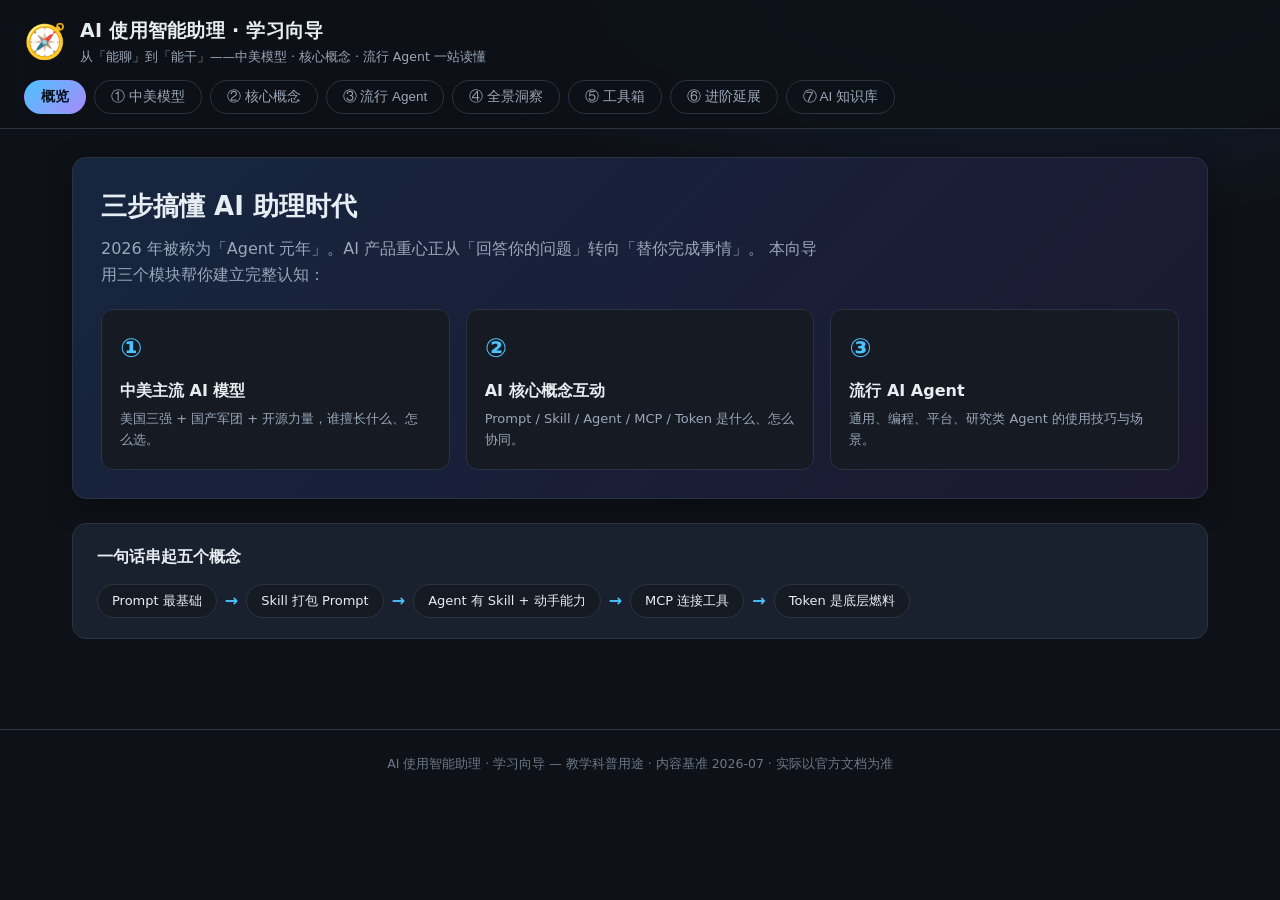
==== index.html @ 07a7483c "update index.html (merge hot filter into region)" ====
<!DOCTYPE html>
<html lang="zh-CN">
<head>
  <meta charset="UTF-8" />
  <meta name="viewport" content="width=device-width, initial-scale=1.0" />
  <title>AI 使用智能助理 · 学习向导</title>
  <meta name="description" content="AI 使用智能助理学习向导：中美主流 AI 模型对比、核心概念（Prompt/Skill/Agent/MCP/Token）图文互动、流行 AI Agent 使用技巧与场景，一站读懂 AI Agent 生态。" />
  <meta property="og:title" content="AI 使用智能助理 · 学习向导" />
  <meta property="og:description" content="中美主流 AI 模型 · 核心概念图文互动 · 流行 AI Agent 使用技巧与场景，一站读懂 AI Agent 生态。" />
  <meta property="og:type" content="website" />
  <meta property="og:url" content="https://yun-ai-base.github.io/ai-assistant-guide/" />
  <link rel="icon" href="data:image/svg+xml,%3Csvg xmlns='http://www.w3.org/2000/svg' viewBox='0 0 100 100'%3E%3Ctext y='.9em' font-size='90'%3E🧭%3C/text%3E%3C/svg%3E" />
  <link rel="stylesheet" href="css/style.css" />
</head>
<body>
  <!-- 顶部 -->
  <header class="site-header">
    <div class="brand">
      <span class="logo">🧭</span>
      <div>
        <h1>AI 使用智能助理 · 学习向导</h1>
        <p class="subtitle">从「能聊」到「能干」——中美模型 · 核心概念 · 流行 Agent 一站读懂</p>
      </div>
    </div>
    <nav class="topnav" id="topnav">
      <button class="navbtn active" data-tab="overview">概览</button>
      <button class="navbtn" data-tab="models">① 中美模型</button>
      <button class="navbtn" data-tab="concepts">② 核心概念</button>
      <button class="navbtn" data-tab="agents">③ 流行 Agent</button>
      <button class="navbtn" data-tab="insights">④ 全景洞察</button>
      <button class="navbtn" data-tab="toolkit">⑤ 工具箱</button>
      <button class="navbtn" data-tab="extensions">⑥ 进阶延展</button>
      <button class="navbtn" data-tab="knowledge">⑦ AI 知识库</button>
    </nav>
  </header>

  <main>
    <!-- 概览 -->
    <section class="panel active" id="panel-overview">
      <div class="hero">
        <h2>三步搞懂 AI 助理时代</h2>
        <p>2026 年被称为「Agent 元年」。AI 产品重心正从「回答你的问题」转向「替你完成事情」。
          本向导用三个模块帮你建立完整认知：</p>
        <div class="hero-cards">
          <div class="hero-card" data-goto="models">
            <span class="hnum">①</span>
            <h3>中美主流 AI 模型</h3>
            <p>美国三强 + 国产军团 + 开源力量，谁擅长什么、怎么选。</p>
          </div>
          <div class="hero-card" data-goto="concepts">
            <span class="hnum">②</span>
            <h3>AI 核心概念互动</h3>
            <p>Prompt / Skill / Agent / MCP / Token 是什么、怎么协同。</p>
          </div>
          <div class="hero-card" data-goto="agents">
            <span class="hnum">③</span>
            <h3>流行 AI Agent</h3>
            <p>通用、编程、平台、研究类 Agent 的使用技巧与场景。</p>
          </div>
        </div>
      </div>
      <div class="overview-flow">
        <h3>一句话串起五个概念</h3>
        <div class="flow-strip">
          <span class="chip">Prompt 最基础</span><span class="arrow">→</span>
          <span class="chip">Skill 打包 Prompt</span><span class="arrow">→</span>
          <span class="chip">Agent 有 Skill + 动手能力</span><span class="arrow">→</span>
          <span class="chip">MCP 连接工具</span><span class="arrow">→</span>
          <span class="chip">Token 是底层燃料</span>
        </div>
      </div>
    </section>

    <!-- 模块一：模型 -->
    <section class="panel" id="panel-models">
      <div class="sec-head">
        <h2>① 中美主流 AI 模型</h2>
        <p>数据基准：2026 年中。版本与价格随厂商迭代变化，选型以官方最新文档为准。</p>
      </div>
      <div class="filters">
        <div class="filter-group" id="model-country">
          <span class="fg-label">地区</span>
          <button class="fbtn active" data-country="all">全部</button>
          <button class="fbtn" data-country="us">美国</button>
          <button class="fbtn" data-country="cn">中国</button>
        </div>
        <div class="filter-group" id="model-type">
          <span class="fg-label">类型</span>
          <button class="fbtn active" data-type="all">全部</button>
          <button class="fbtn" data-type="closed">闭源</button>
          <button class="fbtn" data-type="open">开源</button>
        </div>
        <input type="search" id="model-search" class="search-input" placeholder="搜索模型 / 厂商…" />
      </div>
      <div class="model-grid" id="model-grid"></div>
    </section>

    <!-- 模块二：概念 -->
    <section class="panel" id="panel-concepts">
      <div class="sec-head">
        <h2>② AI 核心概念 · 图文互动</h2>
        <p>点击标签查看每个概念的图文讲解，再点下方关系图里的节点看它们如何协同。</p>
      </div>
      <div class="concept-tabs" id="concept-tabs"></div>
      <div class="concept-body" id="concept-body"></div>

      <div class="relation-block">
        <h3>🧩 它们怎么协同工作？（点击节点查看）</h3>
        <div class="relation-wrap">
          <div class="relation-svg" id="relation-svg"></div>
          <div class="relation-detail" id="relation-detail">
            <h4>点击左侧流程中的任意节点</h4>
            <p>这里会显示该环节在「用户让 Agent 整理邮件」这个真实场景里做了什么。</p>
          </div>
        </div>
      </div>
    </section>

    <!-- 模块三：Agent -->
    <section class="panel" id="panel-agents">
      <div class="sec-head">
        <h2>③ 流行 AI Agent</h2>
        <p>按「中国 / 美国 / 国际」分区浏览，点开卡片看「使用技巧」与「典型场景」，部分卡片可前往官网。</p>
      </div>
      <div class="filters">
        <div class="filter-group" id="agent-cat">
          <span class="fg-label">地区</span>
          <!-- 按钮由 JS 注入 -->
        </div>
        <input type="search" id="agent-search" class="search-input" placeholder="搜索 Agent…" />
      </div>
      <div class="agent-grid" id="agent-grid"></div>
    </section>

    <!-- 模块四：AI 全景洞察 -->
    <section class="panel" id="panel-insights">
      <div class="sec-head">
        <h2>④ AI 全景洞察</h2>
        <p>跳出具体产品，从「Vibe Coding / 未来趋势 / 职业 / 角色」四个维度，看懂 AI 时代到底在发生什么。</p>
      </div>
      <div class="concept-tabs" id="insight-tabs"></div>
      <div class="insight-body" id="insight-body"></div>
    </section>

    <!-- 模块五：工具箱（5 个交互工具） -->
    <section class="panel" id="panel-toolkit">
      <div class="sec-head">
        <h2>⑤ AI 工具箱</h2>
        <p>把站点从「能看」变成「能用」：选型决策、成本估算、模型对比、提示词模板、学习路线，随手就能试。</p>
      </div>
      <div class="concept-tabs" id="toolkit-tabs"></div>
      <div class="toolkit-body" id="toolkit-body"></div>
    </section>

    <!-- 模块六：进阶延展（11 个内容模块） -->
    <section class="panel" id="panel-extensions">
      <div class="sec-head">
        <h2>⑥ 进阶延展</h2>
        <p>跳出具体产品，从概念辨析、评测、安全、行业落地到伦理行动，把「AI 时代到底在发生什么」讲透。</p>
      </div>
      <div class="concept-tabs" id="ext-tabs"></div>
      <div class="insight-body" id="ext-body"></div>
    </section>

    <!-- 模块七：AI 知识库 / PKM -->
    <section class="panel" id="panel-knowledge">
      <div class="sec-head">
        <h2>⑦ AI 知识库 / PKM</h2>
        <p>从「记笔记」到「建 AI 知识库」：传统双链笔记、AI 原生知识库、RAG 平台三类，点开卡片看特点、适合谁、怎么和 MCP/RAG 联动。</p>
      </div>
      <div class="filters">
        <div class="filter-group" id="kb-country">
          <span class="fg-label">地区</span>
          <button class="fbtn active" data-country="all">全部</button>
          <button class="fbtn" data-hot="1">★ 热门</button>
          <button class="fbtn" data-country="cn">国内</button>
          <button class="fbtn" data-country="us">海外</button>
        </div>
        <div class="filter-group" id="kb-kind">
          <span class="fg-label">类型</span>
          <button class="fbtn active" data-kind="all">全部</button>
          <button class="fbtn" data-kind="pkm">传统 PKM</button>
          <button class="fbtn" data-kind="ai-native">AI 原生</button>
          <button class="fbtn" data-kind="rag">RAG 平台</button>
        </div>
        <input type="search" id="kb-search" class="search-input" placeholder="搜索知识库…" />
      </div>
      <div class="agent-grid" id="kb-grid"></div>
    </section>
  </main>

  <footer class="site-footer">
    <p>AI 使用智能助理 · 学习向导 — 教学科普用途 · 内容基准 2026-07 · 实际以官方文档为准</p>
  </footer>

  <script src="js/data.js"></script>
  <script src="js/app.js"></script>
</body>
</html>
---- css/style.css ----
:root {
  --bg: #0e1117;
  --bg-soft: #151a23;
  --card: #1a212e;
  --card-hover: #202a3a;
  --border: #2a3342;
  --text: #e6edf3;
  --text-dim: #9aa7b8;
  --text-faint: #6b7888;
  --accent: #4cc2ff;
  --accent2: #a78bfa;
  --accent3: #34d399;
  --us: #60a5fa;
  --cn: #f472b6;
  --warn: #fbbf24;
  --radius: 14px;
  --shadow: 0 8px 28px rgba(0,0,0,.35);
}

* { box-sizing: border-box; margin: 0; padding: 0; }

/* 键盘可达性：聚焦时显示清晰描边（鼠标点击不显示） */
:focus-visible { outline: 2px solid var(--accent); outline-offset: 2px; border-radius: 6px; }

body {
  font-family: "PingFang SC", "Microsoft YaHei", "Segoe UI", system-ui, sans-serif;
  background: radial-gradient(1200px 600px at 80% -10%, #16243a 0%, var(--bg) 55%);
  color: var(--text);
  line-height: 1.6;
  min-height: 100vh;
}

/* Header */
.site-header {
  position: sticky; top: 0; z-index: 50;
  background: rgba(14,17,23,.85);
  backdrop-filter: blur(10px);
  border-bottom: 1px solid var(--border);
  padding: 14px 24px;
  display: flex; flex-wrap: wrap; gap: 12px;
  align-items: center; justify-content: space-between;
}
.brand { display: flex; align-items: center; gap: 14px; }
.logo { font-size: 34px; }
.brand h1 { font-size: 19px; letter-spacing: .3px; }
.subtitle { font-size: 12.5px; color: var(--text-dim); margin-top: 2px; }

.topnav { display: flex; gap: 8px; flex-wrap: wrap; }
.navbtn {
  background: transparent; color: var(--text-dim);
  border: 1px solid var(--border); border-radius: 999px;
  padding: 7px 16px; font-size: 13.5px; cursor: pointer;
  transition: .18s;
}
.navbtn:hover { color: var(--text); border-color: var(--accent); }
.navbtn.active {
  background: linear-gradient(135deg, var(--accent), var(--accent2));
  color: #07111f; border-color: transparent; font-weight: 600;
}

main { max-width: 1180px; margin: 0 auto; padding: 28px 22px 60px; }

.panel { display: none; animation: fade .35s ease; }
.panel.active { display: block; }
@keyframes fade { from { opacity: 0; transform: translateY(8px); } to { opacity: 1; transform: none; } }

.sec-head { margin-bottom: 18px; }
.sec-head h2 { font-size: 24px; }
.sec-head p { color: var(--text-dim); font-size: 13.5px; margin-top: 4px; }

/* Hero */
.hero { background: linear-gradient(135deg, #16263f, #1c1830); border: 1px solid var(--border); border-radius: var(--radius); padding: 28px; box-shadow: var(--shadow); }
.hero h2 { font-size: 26px; margin-bottom: 8px; }
.hero > p { color: var(--text-dim); max-width: 720px; }
.hero-cards { display: grid; grid-template-columns: repeat(3, 1fr); gap: 16px; margin-top: 22px; }
.hero-card { background: var(--bg-soft); border: 1px solid var(--border); border-radius: 12px; padding: 18px; cursor: pointer; transition: .2s; }
@media (hover: hover) {
  .hero-card:hover { transform: translateY(-4px); border-color: var(--accent); background: var(--card-hover); }
}
.hero-card .hnum { font-size: 26px; font-weight: 800; color: var(--accent); }
.hero-card h3 { font-size: 16px; margin: 8px 0 6px; }
.hero-card p { font-size: 13px; color: var(--text-dim); }

.overview-flow { margin-top: 24px; background: var(--card); border: 1px solid var(--border); border-radius: var(--radius); padding: 20px 24px; }
.overview-flow h3 { font-size: 16px; margin-bottom: 14px; }
.flow-strip { display: flex; flex-wrap: wrap; align-items: center; gap: 8px; }
.chip { background: var(--bg-soft); border: 1px solid var(--border); border-radius: 999px; padding: 6px 14px; font-size: 13px; }
.arrow { color: var(--accent); font-weight: 700; }

/* Filters */
.filters { display: flex; flex-wrap: wrap; gap: 14px; align-items: center; margin-bottom: 20px; }
.filter-group { display: flex; align-items: center; gap: 6px; flex-wrap: wrap; }
.fg-label { font-size: 12.5px; color: var(--text-faint); margin-right: 2px; }
.fbtn { background: var(--bg-soft); border: 1px solid var(--border); color: var(--text-dim); border-radius: 999px; padding: 6px 14px; font-size: 13px; cursor: pointer; transition: .15s; }
.fbtn:hover { color: var(--text); }
.fbtn.active { background: var(--accent); color: #07111f; border-color: transparent; font-weight: 600; }
.search-input { margin-left: auto; background: var(--bg-soft); border: 1px solid var(--border); color: var(--text); border-radius: 10px; padding: 8px 14px; font-size: 13.5px; min-width: 200px; }
.search-input:focus { outline: none; border-color: var(--accent); }

/* Model grid */
.model-grid { display: grid; grid-template-columns: repeat(auto-fill, minmax(330px, 1fr)); gap: 16px; }
.model-card { background: var(--card); border: 1px solid var(--border); border-radius: var(--radius); padding: 18px; transition: .2s; position: relative; overflow: hidden; }
@media (hover: hover) {
  .model-card:hover { border-color: var(--accent); transform: translateY(-3px); box-shadow: var(--shadow); }
}
.model-card .flag { position: absolute; top: 0; right: 0; font-size: 11px; padding: 4px 12px; border-bottom-left-radius: 10px; font-weight: 600; }
.flag.us { background: rgba(96,165,250,.18); color: var(--us); }
.flag.cn { background: rgba(244,114,182,.18); color: var(--cn); }
.mc-head { display: flex; align-items: center; gap: 10px; margin-bottom: 6px; }
.mc-vendor { font-size: 12.5px; color: var(--text-dim); }
.mc-name { font-size: 18px; font-weight: 700; }
.mc-tag { display: inline-block; font-size: 11.5px; background: linear-gradient(135deg, var(--accent), var(--accent2)); color: #07111f; padding: 3px 10px; border-radius: 999px; font-weight: 600; margin: 6px 0 10px; }
.mc-meta { font-size: 12.5px; color: var(--text-dim); margin-bottom: 10px; }
.mc-meta b { color: var(--text); font-weight: 600; }
.mc-section { margin-top: 10px; }
.mc-section h5 { font-size: 12.5px; color: var(--accent3); margin-bottom: 4px; letter-spacing: .3px; }
.mc-list { list-style: none; font-size: 13px; color: var(--text); }
.mc-list li { padding-left: 16px; position: relative; margin-bottom: 3px; }
.mc-list li::before { content: "▹"; position: absolute; left: 0; color: var(--accent); }
.mc-list.weak li::before { content: "!"; color: var(--warn); }
.mc-price { margin-top: 10px; font-size: 12.5px; color: var(--text-dim); border-top: 1px dashed var(--border); padding-top: 8px; }
.mc-price b { color: var(--text); }
.model-card.cn-click { cursor: pointer; }
/* 整卡拉伸链接：手机上可靠跳转（避免 window.open 被弹窗拦截 + 规避 iOS 首次点击=hover 问题） */
.mc-stretch { position: absolute; inset: 0; z-index: 1; }
.mc-site { position: relative; z-index: 2; display: inline-block; margin-top: 12px; font-size: 12.5px; color: var(--accent); text-decoration: none; font-weight: 600; }
.mc-site:hover { text-decoration: underline; }

/* Concept tabs */
.concept-tabs { display: flex; flex-wrap: wrap; gap: 10px; margin-bottom: 18px; }
.ctab { display: flex; align-items: center; gap: 8px; background: var(--card); border: 1px solid var(--border); color: var(--text-dim); border-radius: 12px; padding: 10px 16px; cursor: pointer; transition: .18s; font-size: 14px; }
.ctab .ico { font-size: 18px; }
.ctab:hover { color: var(--text); border-color: var(--accent); }
.ctab.active { background: linear-gradient(135deg, rgba(76,194,255,.18), rgba(167,139,250,.18)); border-color: var(--accent); color: var(--text); font-weight: 600; }

.concept-body { background: var(--card); border: 1px solid var(--border); border-radius: var(--radius); padding: 24px; box-shadow: var(--shadow); }
.cb-grid { display: grid; grid-template-columns: 1.4fr 1fr; gap: 24px; }
.cb-title { font-size: 22px; display: flex; align-items: center; gap: 10px; margin-bottom: 6px; }
.cb-oneliner { font-size: 15px; color: var(--accent); font-weight: 600; margin-bottom: 12px; }
.cb-def { font-size: 14px; color: var(--text); margin-bottom: 16px; }
.cb-block { margin-bottom: 16px; }
.cb-block h4 { font-size: 13.5px; color: var(--accent3); margin-bottom: 6px; }
.cb-block p { font-size: 13.5px; color: var(--text-dim); }
.cb-block.myth p { color: #fca5a5; }
.cb-block.try p { color: #86efac; }
.cb-block.related p { color: var(--text); }
.cb-points { list-style: none; }
.cb-points li { font-size: 13.5px; padding-left: 18px; position: relative; margin-bottom: 6px; color: var(--text); }
.cb-points li::before { content: "✓"; position: absolute; left: 0; color: var(--accent3); }
.cb-aside { background: var(--bg-soft); border: 1px solid var(--border); border-radius: 12px; padding: 18px; align-self: start; }
.cb-aside .layer { font-size: 12px; color: var(--accent2); font-weight: 600; margin-bottom: 12px; }
.cb-aside .analogy-title { font-size: 13px; color: var(--warn); margin-bottom: 6px; }
.cb-aside .analogy { font-size: 13.5px; color: var(--text-dim); }
.cb-viz { margin-top: 16px; }
.cb-viz svg { width: 100%; height: auto; }

/* Insight body（模块四：复用概念讲解的卡片视觉） */
.insight-body { background: var(--card); border: 1px solid var(--border); border-radius: var(--radius); padding: 24px; box-shadow: var(--shadow); }
.insight-body .cb-def { margin-bottom: 18px; }

/* Top GitHub Skills */
.top-skills { margin-top: 26px; background: var(--bg-soft); border: 1px solid var(--border); border-radius: var(--radius); padding: 22px; }
.top-skills h3 { font-size: 17px; margin-bottom: 6px; }
.ts-sub { font-size: 13px; color: var(--text-dim); margin-bottom: 16px; }
.ts-grid { display: grid; grid-template-columns: repeat(auto-fill, minmax(300px, 1fr)); gap: 14px; }
.ts-card { background: var(--card); border: 1px solid var(--border); border-radius: 12px; padding: 15px; transition: .18s; }
@media (hover: hover) {
  .ts-card:hover { border-color: var(--accent2); transform: translateY(-3px); }
}
.ts-head { display: flex; align-items: center; gap: 10px; }
.ts-rank { font-size: 18px; font-weight: 800; color: var(--accent2); min-width: 30px; }
.ts-titles { flex: 1; }
.ts-name { font-size: 15px; font-weight: 700; }
.ts-cat { font-size: 11.5px; color: var(--text-faint); }
.ts-stars { font-size: 12.5px; color: var(--warn); font-weight: 600; white-space: nowrap; }
.ts-one { font-size: 13px; color: var(--accent); margin: 10px 0 8px; font-weight: 600; }
.ts-feat { list-style: none; margin-bottom: 8px; }
.ts-feat li { font-size: 12.5px; padding-left: 14px; position: relative; margin-bottom: 3px; color: var(--text); }
.ts-feat li::before { content: "▹"; position: absolute; left: 0; color: var(--accent2); }
.ts-scene { font-size: 12.5px; color: var(--text-dim); margin-bottom: 10px; }
.ts-trigger { font-size: 12px; color: #86efac; background: rgba(52,211,153,.08); border-left: 3px solid #34d399; padding: 7px 11px; border-radius: 6px; margin-bottom: 12px; }
.ts-link { display: inline-block; font-size: 12.5px; color: var(--accent); text-decoration: none; font-weight: 600; }
.ts-link:hover { text-decoration: underline; }

/* Relation diagram */
.relation-block { margin-top: 30px; background: var(--card); border: 1px solid var(--border); border-radius: var(--radius); padding: 22px; }
.relation-block h3 { font-size: 17px; margin-bottom: 16px; }
.relation-wrap { display: grid; grid-template-columns: 1.3fr 1fr; gap: 22px; }
.relation-svg svg { width: 100%; height: auto; }
.rel-node { cursor: pointer; transition: .15s; }
.rel-node rect, .rel-node circle { transition: .15s; }
@media (hover: hover) {
  .rel-node:hover rect, .rel-node:hover circle { filter: brightness(1.25); }
}
.rel-node.active rect, .rel-node.active circle { stroke: var(--accent); stroke-width: 3; }
.relation-detail { background: var(--bg-soft); border: 1px solid var(--border); border-radius: 12px; padding: 18px; align-self: start; min-height: 200px; }
.relation-detail h4 { font-size: 16px; color: var(--accent); margin-bottom: 8px; }
.relation-detail p { font-size: 13.5px; color: var(--text-dim); }

/* Agent grid */
.agent-grid { display: grid; grid-template-columns: repeat(auto-fill, minmax(340px, 1fr)); gap: 16px; }
.agent-card { background: var(--card); border: 1px solid var(--border); border-radius: var(--radius); padding: 18px; transition: .2s; cursor: pointer; }
@media (hover: hover) {
  .agent-card:hover { border-color: var(--accent2); transform: translateY(-3px); box-shadow: var(--shadow); }
}
.ac-head { display: flex; justify-content: space-between; align-items: flex-start; gap: 10px; }
.ac-name { font-size: 18px; font-weight: 700; }
.ac-vendor { font-size: 12.5px; color: var(--text-dim); }
.ac-badge { font-size: 11px; background: rgba(167,139,250,.18); color: var(--accent2); padding: 4px 10px; border-radius: 999px; white-space: nowrap; }
.ac-summary { font-size: 13.5px; color: var(--text-dim); margin: 10px 0; }
.ac-scenes { display: flex; flex-wrap: wrap; gap: 6px; margin-bottom: 10px; }
.ac-scene { font-size: 11.5px; background: var(--bg-soft); border: 1px solid var(--border); border-radius: 999px; padding: 3px 10px; color: var(--text-dim); }
.ac-toggle { width: 100%; text-align: left; background: none; border: 0; font: inherit; cursor: pointer; font-size: 13px; color: var(--accent); margin-top: 6px; padding: 6px 0; }
.ac-detail { display: none; margin-top: 14px; border-top: 1px dashed var(--border); padding-top: 14px; }
.agent-card.open .ac-detail { display: block; }
.ac-detail h5 { font-size: 13px; color: var(--accent3); margin: 10px 0 5px; }
.ac-detail ul { list-style: none; }
.ac-detail ul li { font-size: 13px; padding-left: 16px; position: relative; margin-bottom: 5px; color: var(--text); }
.ac-detail ul li::before { content: "▹"; position: absolute; left: 0; color: var(--accent2); }
.ac-note { font-size: 12.5px; color: var(--warn); margin-top: 10px; background: rgba(251,191,36,.08); border-left: 3px solid var(--warn); padding: 8px 12px; border-radius: 6px; }
.ac-price { font-size: 12.5px; color: var(--text-dim); margin-top: 8px; }
.agent-board-head { font-size: 15px; font-weight: 700; color: var(--text); margin: 4px 2px 14px; padding-bottom: 8px; border-bottom: 1px solid var(--border); }
.ac-site { display: inline-block; margin-top: 12px; font-size: 13px; color: var(--accent); text-decoration: none; }
.ac-site:hover { text-decoration: underline; }
.ac-badges { display: flex; flex-direction: column; align-items: flex-end; gap: 6px; flex-shrink: 0; }
.ac-diff { font-size: 10.5px; padding: 3px 9px; border-radius: 999px; white-space: nowrap; border: 1px solid var(--border); }
.ac-diff[data-level="简单"] { background: rgba(52,211,153,.15); color: #34d399; border-color: rgba(52,211,153,.4); }
.ac-diff[data-level="中等"] { background: rgba(251,191,36,.14); color: #fbbf24; border-color: rgba(251,191,36,.4); }
.ac-diff[data-level="进阶"] { background: rgba(244,114,182,.14); color: #f472b6; border-color: rgba(244,114,182,.4); }
.ac-extra { font-size: 13px; color: var(--text); line-height: 1.55; }
  .kb-kind { font-size: 10.5px; padding: 3px 9px; border-radius: 999px; white-space: nowrap; border: 1px solid var(--border); }
  .kb-kind[data-kind="pkm"] { background: rgba(56,138,221,.15); color: #378ADD; border-color: rgba(56,138,221,.4); }
  .kb-kind[data-kind="ai-native"] { background: rgba(167,139,250,.15); color: var(--accent2); border-color: rgba(167,139,250,.4); }
  .kb-kind[data-kind="rag"] { background: rgba(29,158,117,.15); color: #1D9E75; border-color: rgba(29,158,117,.4); }
  /* 热门/出名产品：暖金底色，与冷色类型 chip 强区分 */
  .agent-card.hot { background: linear-gradient(160deg, rgba(255,179,71,.30), rgba(255,138,0,.11)); border-color: rgba(255,176,64,.75); box-shadow: 0 0 0 1px rgba(255,176,64,.30), 0 6px 22px rgba(255,150,30,.20); }
  .agent-card.hot:hover { border-color: #ffc15e; box-shadow: 0 0 0 1px rgba(255,193,94,.55), 0 8px 28px rgba(255,150,30,.30); transform: translateY(-3px); }
  .kb-hot { font-size: 11px; padding: 3px 10px; border-radius: 999px; white-space: nowrap; background: linear-gradient(135deg, #ffc15e, #ff8c42); color: #2a1500; font-weight: 800; border: 1px solid rgba(255,200,120,.75); box-shadow: 0 2px 9px rgba(255,150,30,.35); }

/* Footer */
.site-footer { text-align: center; color: var(--text-faint); font-size: 12.5px; padding: 24px; border-top: 1px solid var(--border); margin-top: 30px; }

/* Responsive */
@media (max-width: 880px) {
  .hero-cards { grid-template-columns: 1fr; }
  .cb-grid, .relation-wrap { grid-template-columns: 1fr; }
  .search-input { margin-left: 0; width: 100%; }
  /* 小屏 7 个导航 tab 改为横向滚动，杜绝折行 */
  .topnav {
    flex-wrap: nowrap;
    overflow-x: auto;
    -webkit-overflow-scrolling: touch;
    scroll-snap-type: x proximity;
    scrollbar-width: none;
    gap: 6px;
    padding-bottom: 6px;
  }
  .topnav::-webkit-scrollbar { display: none; }
  .navbtn {
    flex: 0 0 auto;
    white-space: nowrap;
    scroll-snap-align: start;
    touch-action: pan-x;
  }
}

/* 小屏手机（≤600px）：强制单列、收紧间距，避免窄屏横向溢出 */
@media (max-width: 600px) {
  main { padding: 16px 14px 48px; }
  .site-header { padding: 10px 14px; gap: 8px; }
  .brand h1 { font-size: 16px; }
  .subtitle { font-size: 11px; }
  .logo { font-size: 28px; }
  .topnav { gap: 6px; }
  .navbtn { padding: 6px 12px; font-size: 12.5px; }
  .sec-head h2 { font-size: 20px; }
  .hero { padding: 20px; }
  .hero h2 { font-size: 22px; }
  .hero-cards { gap: 12px; }
  .filters { gap: 10px; }
  .fbtn { padding: 6px 12px; }
  .search-input { min-width: 0; }
  /* 关键：覆盖 minmax(330/300px) 的最小宽度，杜绝横向溢出 */
  .model-grid, .agent-grid, .ts-grid { grid-template-columns: 1fr; }
  .concept-body, .top-skills, .relation-block, .insight-body { padding: 16px; }
  .cb-grid { gap: 16px; }
  .cb-title { font-size: 19px; }
  .mc-name, .ac-name { font-size: 16px; }
  .relation-wrap { gap: 16px; }
  .ts-head { flex-wrap: wrap; }
  /* 触屏去除点按延迟，提升点击响应 */
  .hero-card, .model-card, .agent-card, .rel-node, .ac-toggle { touch-action: manipulation; }
}

/* ===================== 工具箱（模块五） ===================== */
.toolkit-body { padding: 20px; }
.tool-card {
  background: var(--card); border: 1px solid var(--border); border-radius: var(--radius);
  padding: 20px; max-width: 900px;
}
.tool-intro { color: var(--text-dim); font-size: 13.5px; margin-bottom: 16px; }
.tool-btn {
  margin-top: 14px; padding: 10px 18px; border: none; border-radius: 10px; cursor: pointer;
  background: linear-gradient(135deg, var(--accent), var(--accent2)); color: #06121f; font-weight: 700; font-size: 14px;
  touch-action: manipulation;
}
.tool-btn:hover { filter: brightness(1.08); }
.tool-note { color: var(--text-faint); font-size: 12.5px; margin-top: 10px; }

/* 选型决策器 */
.sel-step { margin-bottom: 18px; }
.sel-q { font-weight: 600; margin-bottom: 8px; font-size: 14.5px; }
.sel-opts { display: flex; flex-wrap: wrap; gap: 8px; }
.sel-opt {
  padding: 8px 14px; border: 1px solid var(--border); border-radius: 999px; background: var(--bg-soft);
  color: var(--text); cursor: pointer; font-size: 13px; touch-action: manipulation;
}
.sel-opt:hover { border-color: var(--accent); }
.sel-opt.on { background: var(--accent); color: #06121f; border-color: var(--accent); font-weight: 600; }
.sel-result { margin-top: 8px; }
.rec-block { background: var(--bg-soft); border: 1px solid var(--border); border-radius: 12px; padding: 16px; }
.rec-row { display: flex; flex-wrap: wrap; align-items: center; gap: 8px; margin-bottom: 10px; }
.rec-k { font-weight: 600; min-width: 92px; color: var(--text-dim); }
.rec-chip { background: var(--card); border: 1px solid var(--border); border-radius: 999px; padding: 4px 12px; font-size: 12.5px; }
.rec-tip { color: var(--text-faint); font-size: 12px; margin-top: 4px; }

/* 成本计算器 */
.calc-area {
  width: 100%; background: var(--bg-soft); border: 1px solid var(--border); border-radius: 10px;
  color: var(--text); padding: 12px; font-family: inherit; font-size: 14px; resize: vertical;
}
.calc-sum { margin: 14px 0 8px; font-size: 14px; }
.calc-sum b { color: var(--accent); }

/* 模型对比矩阵 */
.matrix-wrap { overflow-x: auto; -webkit-overflow-scrolling: touch; margin-top: 6px; }
.matrix { width: 100%; border-collapse: collapse; font-size: 13px; min-width: 580px; }
.matrix th, .matrix td { border: 1px solid var(--border); padding: 9px 10px; text-align: left; }
.matrix thead th { background: var(--bg-soft); color: var(--text); position: sticky; top: 0; }
.matrix th[data-k] { cursor: pointer; user-select: none; }
.matrix th[data-k]:hover { color: var(--accent); }
.matrix tbody tr:nth-child(odd) { background: rgba(255,255,255,.02); }
.m-name { font-weight: 600; }
.m-price { color: var(--text-dim); }

/* 提示词库 */
.pc-cat { margin-bottom: 18px; }
.pc-cat h4 { font-size: 14px; color: var(--accent3); margin-bottom: 10px; }
.pc-grid { display: grid; grid-template-columns: repeat(auto-fill, minmax(260px, 1fr)); gap: 12px; }
.pc-card { background: var(--bg-soft); border: 1px solid var(--border); border-radius: 12px; padding: 14px; display: flex; flex-direction: column; }
.pc-title { font-weight: 600; margin-bottom: 8px; }
.pc-text { font-size: 12.5px; color: var(--text-dim); flex: 1; line-height: 1.55; }
.pc-copy { margin-top: 10px; align-self: flex-start; padding: 6px 12px; border: 1px solid var(--border); border-radius: 8px; background: var(--card); color: var(--accent); cursor: pointer; font-size: 12.5px; touch-action: manipulation; }
.pc-copy:hover { border-color: var(--accent); }

/* 学习路线 */
.rm { display: grid; grid-template-columns: repeat(auto-fill, minmax(240px, 1fr)); gap: 14px; }
.rm-item { background: var(--bg-soft); border: 1px solid var(--border); border-radius: 12px; padding: 16px; display: flex; flex-direction: column; }
.rm-stage { font-weight: 700; font-size: 15px; color: var(--accent); margin-bottom: 6px; }
.rm-desc { font-size: 13px; color: var(--text-dim); margin-bottom: 10px; }
.rm-tips { list-style: none; font-size: 12.5px; color: var(--text); margin-bottom: 12px; }
.rm-tips li { padding: 4px 0 4px 16px; position: relative; }
.rm-tips li::before { content: "▸"; position: absolute; left: 0; color: var(--accent3); }
.rm-go { margin-top: auto; align-self: flex-start; padding: 7px 14px; border: none; border-radius: 8px; background: var(--accent2); color: #11061f; font-weight: 600; cursor: pointer; font-size: 12.5px; touch-action: manipulation; }

/* ===================== 进阶延展特殊布局（模块六） ===================== */
/* 对照表 */
.cmp-table { margin-top: 14px; overflow-x: auto; -webkit-overflow-scrolling: touch; }
.cmp-table table { width: 100%; border-collapse: collapse; font-size: 13px; min-width: 520px; }
.cmp-table th, .cmp-table td { border: 1px solid var(--border); padding: 9px 10px; text-align: left; vertical-align: top; }
.cmp-table thead th { background: var(--bg-soft); }
.cmp-k { background: var(--bg-soft); color: var(--text-dim); white-space: nowrap; }

/* 端到端全景流 */
.e2e { margin-top: 16px; display: flex; flex-direction: column; align-items: center; gap: 0; }
.e2e-node { display: flex; align-items: center; gap: 12px; background: var(--card); border: 1px solid var(--border); border-radius: 12px; padding: 12px 16px; width: 100%; max-width: 420px; }
.e2e-ico { font-size: 26px; }
.e2e-name { font-weight: 600; }
.e2e-sub { font-size: 12px; color: var(--text-dim); }
.e2e-arrow { color: var(--accent); font-size: 18px; margin: 2px 0; }

/* 时间线 */
.tl { margin-top: 16px; border-left: 2px solid var(--border); padding-left: 18px; }
.tl-item { position: relative; margin-bottom: 18px; }
.tl-item::before { content: ""; position: absolute; left: -25px; top: 4px; width: 12px; height: 12px; border-radius: 50%; background: var(--accent); }
.tl-y { font-weight: 700; color: var(--accent); font-size: 13px; }
.tl-card { background: var(--card); border: 1px solid var(--border); border-radius: 10px; padding: 10px 14px; margin-top: 4px; }
.tl-t { font-weight: 600; }
.tl-d { font-size: 12.5px; color: var(--text-dim); margin-top: 2px; }

/* 性格卡 */
.ps-grid { margin-top: 16px; display: grid; grid-template-columns: repeat(auto-fill, minmax(220px, 1fr)); gap: 12px; }
.ps-card { background: var(--card); border: 1px solid var(--border); border-radius: 12px; padding: 14px; }
.ps-card.cn { border-color: var(--cn); }
.ps-top { display: flex; justify-content: space-between; align-items: center; gap: 8px; }
.ps-name { font-weight: 600; }
.ps-style { color: var(--accent2); font-weight: 600; margin: 6px 0; }
.ps-say { font-size: 12.5px; color: var(--text-dim); font-style: italic; }

/* ===================== 小屏手机（≤600px）补充 ===================== */
@media (max-width: 600px) {
  .toolkit-body { padding: 16px; }
  .tool-card { padding: 16px; }
  .concept-tabs { gap: 6px; }
  .ctab { padding: 6px 10px; font-size: 12px; }
  .pc-grid, .rm, .ps-grid { grid-template-columns: 1fr; }
  .e2e-node { max-width: 100%; }
  .matrix { min-width: 520px; }
  .cb-aside { position: static; }
}
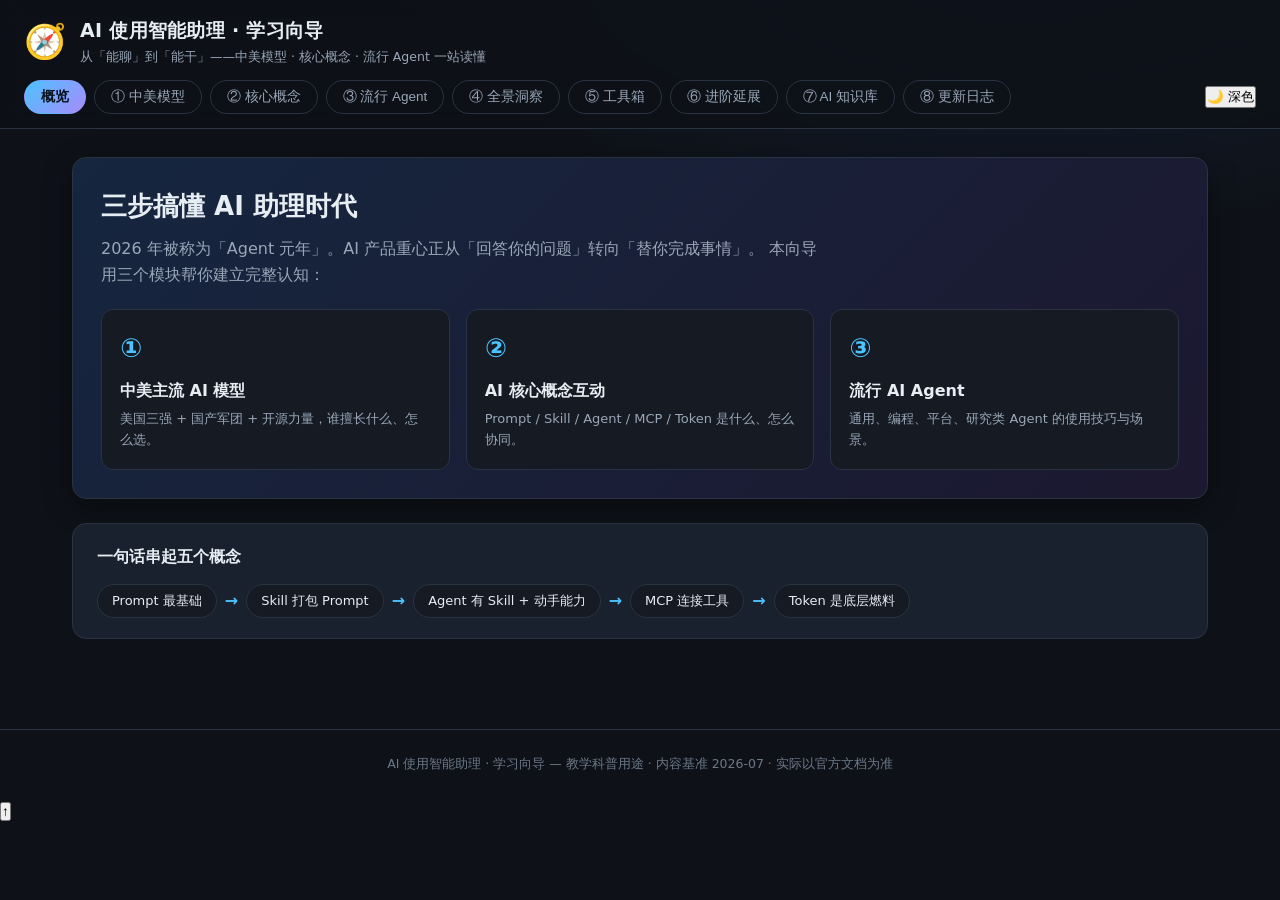
==== commit 2e8815d2: "v2 base: theme toggle, progress, to-top, shortcuts, changelog, concept icons, data-note" ====
--- a/index.html
+++ b/index.html
@@ -31,8 +31,12 @@
       <button class="navbtn" data-tab="toolkit">⑤ 工具箱</button>
       <button class="navbtn" data-tab="extensions">⑥ 进阶延展</button>
       <button class="navbtn" data-tab="knowledge">⑦ AI 知识库</button>
+      <button class="navbtn" data-tab="changelog">⑧ 更新日志</button>
     </nav>
+    <button id="theme-toggle" class="icon-btn" title="切换深色 / 浅色">🌙 深色</button>
   </header>
+
+  <div class="progress-bar" id="progress"></div>
 
   <main>
     <!-- 概览 -->
@@ -187,11 +191,22 @@
       </div>
       <div class="agent-grid" id="kb-grid"></div>
     </section>
+
+    <!-- 模块八：更新日志 -->
+    <section class="panel" id="panel-changelog">
+      <div class="sec-head">
+        <h2>⑧ 更新日志</h2>
+        <p>这个站点是怎么一步步长出来的——每次迭代都记在这里，方便你追溯内容演进。</p>
+      </div>
+      <div class="changelog" id="changelog-body"></div>
+    </section>
   </main>
 
   <footer class="site-footer">
     <p>AI 使用智能助理 · 学习向导 — 教学科普用途 · 内容基准 2026-07 · 实际以官方文档为准</p>
   </footer>
+
+  <button class="to-top" id="to-top" aria-label="返回顶部">↑</button>
 
   <script src="js/data.js"></script>
   <script src="js/app.js"></script>
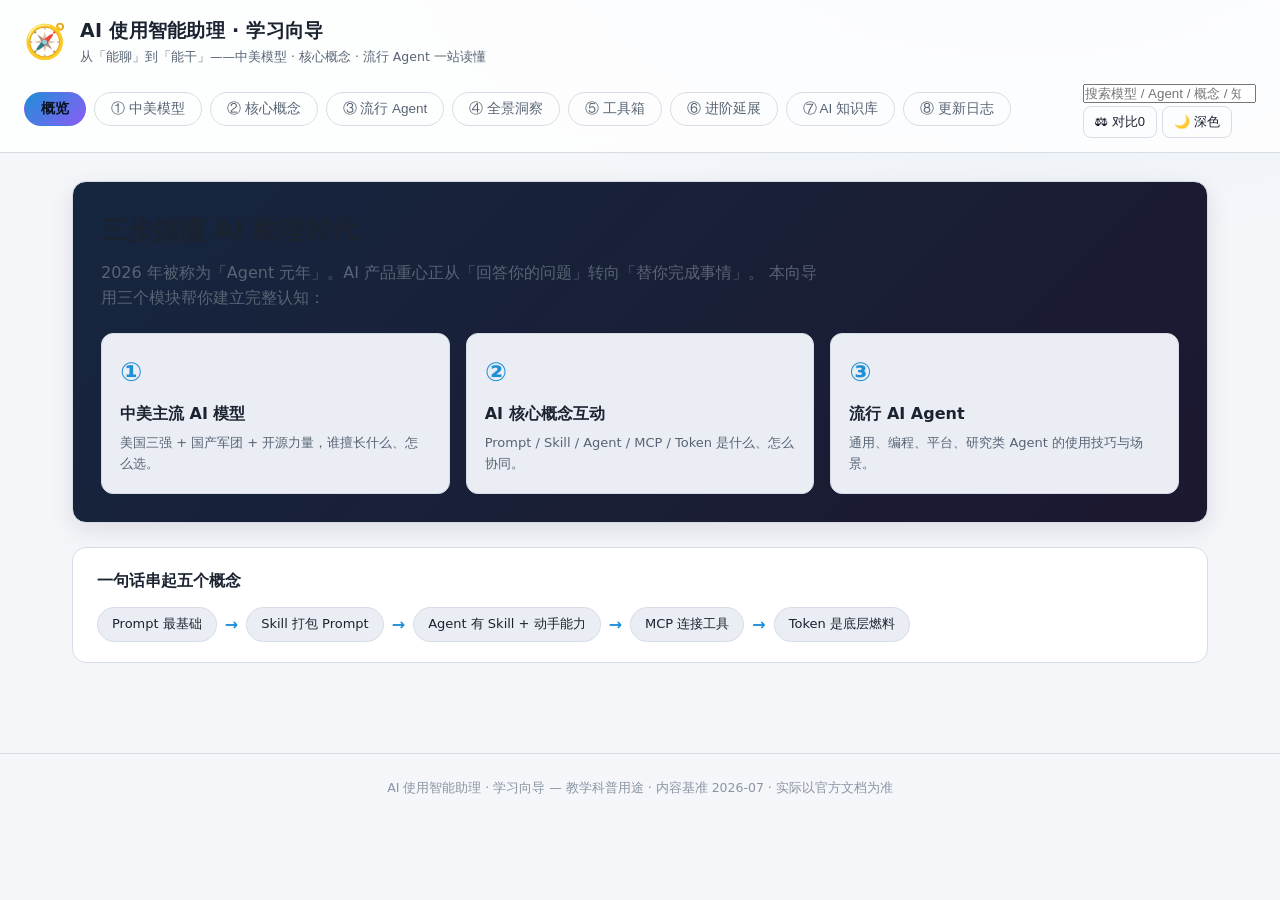
==== commit 2acc3c12: "deploy: global search + compare favorites (T2)" ====
--- a/index.html
+++ b/index.html
@@ -33,7 +33,14 @@
       <button class="navbtn" data-tab="knowledge">⑦ AI 知识库</button>
       <button class="navbtn" data-tab="changelog">⑧ 更新日志</button>
     </nav>
-    <button id="theme-toggle" class="icon-btn" title="切换深色 / 浅色">🌙 深色</button>
+    <div class="header-tools">
+      <div class="search-wrap">
+        <input type="search" id="global-search" class="global-search" placeholder="搜索模型 / Agent / 概念 / 知识库…" aria-label="全局搜索" />
+        <div class="search-results" id="search-results"></div>
+      </div>
+      <button id="compare-btn" class="icon-btn" title="对比收藏夹">⚖ 对比<span id="compare-count">0</span></button>
+      <button id="theme-toggle" class="icon-btn" title="切换深色 / 浅色">🌙 深色</button>
+    </div>
   </header>
 
   <div class="progress-bar" id="progress"></div>
--- a/css/style.css
+++ b/css/style.css
@@ -15,7 +15,68 @@
   --warn: #fbbf24;
   --radius: 14px;
   --shadow: 0 8px 28px rgba(0,0,0,.35);
-}
+  --bg-glow: #16243a;
+  --header-bg: rgba(14,17,23,.85);
+}
+/* ===== 浅色主题 ===== */
+:root[data-theme="light"] {
+  --bg: #f4f6fa;
+  --bg-soft: #eaeef4;
+  --card: #ffffff;
+  --card-hover: #eef2f8;
+  --border: #d6dce6;
+  --text: #1b2230;
+  --text-dim: #586474;
+  --text-faint: #8b95a3;
+  --accent: #1f8fd6;
+  --accent2: #8b5cf6;
+  --accent3: #0f9d6b;
+  --us: #2563eb;
+  --cn: #db2777;
+  --warn: #d97706;
+  --bg-glow: #e3eaf4;
+  --header-bg: rgba(255,255,255,.82);
+  --shadow: 0 8px 24px rgba(15,23,42,.10);
+}
+
+/* ===== 阅读进度条 ===== */
+.progress-bar { position: fixed; top: 0; left: 0; height: 3px; width: 0;
+  background: linear-gradient(90deg, var(--accent), var(--accent2)); z-index: 100;
+  transition: width .12s ease-out; }
+/* ===== 返回顶部 ===== */
+.to-top { position: fixed; right: 20px; bottom: 24px; width: 44px; height: 44px;
+  border-radius: 50%; background: var(--card); border: 1px solid var(--border);
+  color: var(--text); font-size: 20px; line-height: 1; cursor: pointer;
+  display: flex; align-items: center; justify-content: center;
+  opacity: 0; pointer-events: none; transition: opacity .2s, transform .2s; z-index: 60;
+  box-shadow: var(--shadow); }
+.to-top.show { opacity: 1; pointer-events: auto; }
+.to-top:hover { transform: translateY(-2px); background: var(--card-hover); }
+/* ===== 主题切换 / 图标按钮 ===== */
+.icon-btn { background: transparent; border: 1px solid var(--border); color: var(--text);
+  border-radius: 8px; padding: 6px 11px; cursor: pointer; font-size: 13px; white-space: nowrap; }
+.icon-btn:hover { background: var(--card-hover); }
+/* ===== 快捷键提示 toast ===== */
+.toast { position: fixed; bottom: 84px; left: 50%; transform: translateX(-50%) translateY(8px);
+  background: var(--card); border: 1px solid var(--border); color: var(--text);
+  padding: 8px 14px; border-radius: 10px; font-size: 13px; opacity: 0;
+  transition: opacity .25s, transform .25s; z-index: 70; box-shadow: var(--shadow); pointer-events: none; }
+.toast.show { opacity: 1; transform: translateX(-50%) translateY(0); }
+/* ===== 数据来源标注 ===== */
+.data-note { font-size: 12px; color: var(--text-faint); margin-top: 8px; }
+/* ===== 站点页脚声明 ===== */
+.site-footer { text-align: center; color: var(--text-faint); font-size: 12px;
+  padding: 28px 16px 40px; border-top: 1px solid var(--border); margin-top: 24px; }
+/* ===== 概念线性图标 ===== */
+.cb-icon { width: 32px; height: 32px; margin-bottom: 8px; color: var(--accent); }
+.cb-icon svg { width: 100%; height: 100%; display: block; }
+/* ===== 更新日志 ===== */
+.changelog { max-width: 760px; margin: 0 auto; }
+.cl-item { border-left: 2px solid var(--accent); padding: 2px 0 18px 16px; margin-left: 6px; }
+.cl-date { font-size: 12px; color: var(--accent); font-weight: 500; }
+.cl-title { font-size: 15px; font-weight: 500; color: var(--text); margin: 2px 0 4px; }
+.cl-desc { font-size: 13px; color: var(--text-dim); line-height: 1.7; }
+
 
 * { box-sizing: border-box; margin: 0; padding: 0; }
 
@@ -24,7 +85,7 @@
 
 body {
   font-family: "PingFang SC", "Microsoft YaHei", "Segoe UI", system-ui, sans-serif;
-  background: radial-gradient(1200px 600px at 80% -10%, #16243a 0%, var(--bg) 55%);
+  background: radial-gradient(1200px 600px at 80% -10%, var(--bg-glow) 0%, var(--bg) 55%);
   color: var(--text);
   line-height: 1.6;
   min-height: 100vh;
@@ -33,7 +94,7 @@
 /* Header */
 .site-header {
   position: sticky; top: 0; z-index: 50;
-  background: rgba(14,17,23,.85);
+  background: var(--header-bg);
   backdrop-filter: blur(10px);
   border-bottom: 1px solid var(--border);
   padding: 14px 24px;
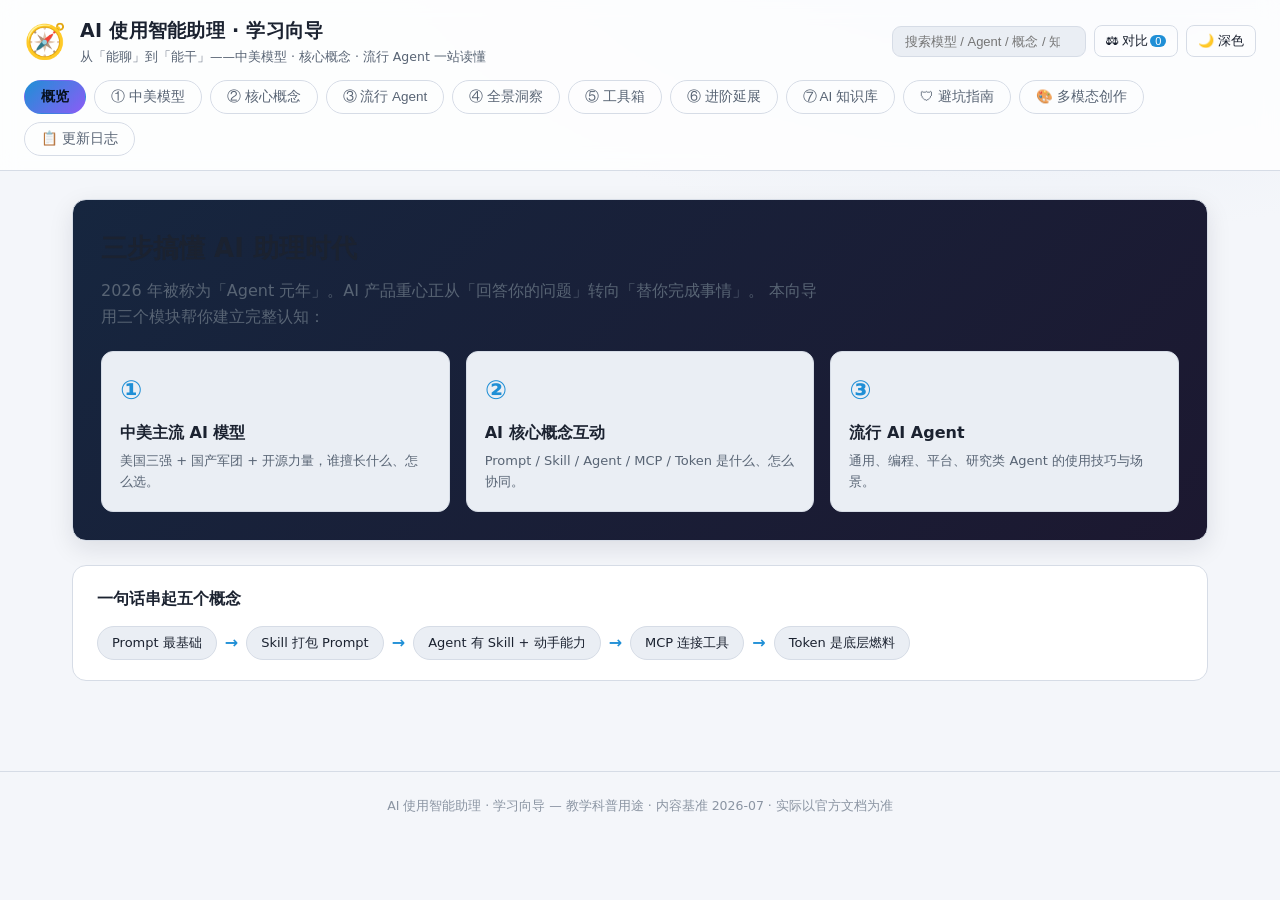
==== commit b4d14389: "deploy: global search + compare favorites (T2)" ====
--- a/index.html
+++ b/index.html
@@ -31,11 +31,13 @@
       <button class="navbtn" data-tab="toolkit">⑤ 工具箱</button>
       <button class="navbtn" data-tab="extensions">⑥ 进阶延展</button>
       <button class="navbtn" data-tab="knowledge">⑦ AI 知识库</button>
-      <button class="navbtn" data-tab="changelog">⑧ 更新日志</button>
+      <button class="navbtn" data-tab="pitfalls">🛡 避坑指南</button>
+      <button class="navbtn" data-tab="creative">🎨 多模态创作</button>
+      <button class="navbtn" data-tab="changelog">📋 更新日志</button>
     </nav>
     <div class="header-tools">
       <div class="search-wrap">
-        <input type="search" id="global-search" class="global-search" placeholder="搜索模型 / Agent / 概念 / 知识库…" aria-label="全局搜索" />
+        <input type="search" id="global-search" class="global-search" placeholder="搜索模型 / Agent / 概念 / 知识库 / 创作 / 避坑…" aria-label="全局搜索" />
         <div class="search-results" id="search-results"></div>
       </div>
       <button id="compare-btn" class="icon-btn" title="对比收藏夹">⚖ 对比<span id="compare-count">0</span></button>
@@ -199,6 +201,56 @@
       <div class="agent-grid" id="kb-grid"></div>
     </section>
 
+    <!-- 模块：避坑指南 -->
+    <section class="panel" id="panel-pitfalls">
+      <div class="sec-head">
+        <h2>🛡 避坑指南</h2>
+        <p>用 AI 最该先知道的是「别踩什么坑」：幻觉、隐私、过度授权、订阅陷阱…… 每张卡片一个真实风险，附正确做法与一句口诀。</p>
+      </div>
+      <div class="filters">
+        <div class="filter-group" id="pf-cat">
+          <span class="fg-label">类型</span>
+          <button class="fbtn active" data-cat="all">全部</button>
+          <button class="fbtn" data-cat="幻觉">幻觉</button>
+          <button class="fbtn" data-cat="隐私">隐私</button>
+          <button class="fbtn" data-cat="授权">授权</button>
+          <button class="fbtn" data-cat="订阅">订阅</button>
+          <button class="fbtn" data-cat="盲信">盲信</button>
+          <button class="fbtn" data-cat="版权">版权</button>
+          <button class="fbtn" data-cat="依赖">依赖</button>
+        </div>
+        <input type="search" id="pf-search" class="search-input" placeholder="搜索坑点…" />
+      </div>
+      <div class="pf-grid" id="pf-grid"></div>
+    </section>
+
+    <!-- 模块：多模态创作 -->
+    <section class="panel" id="panel-creative">
+      <div class="sec-head">
+        <h2>🎨 多模态创作</h2>
+        <p>从「文字」到「图像 / 视频 / 音乐」：Midjourney、可灵、Suno、HeyGen…… 点开看能做什么、适合谁、怎么接进你的工作流。</p>
+      </div>
+      <div class="filters">
+        <div class="filter-group" id="cr-kind">
+          <span class="fg-label">类型</span>
+          <button class="fbtn active" data-kind="all">全部</button>
+          <button class="fbtn" data-kind="image">图像</button>
+          <button class="fbtn" data-kind="video">视频</button>
+          <button class="fbtn" data-kind="audio">音乐·音频</button>
+          <button class="fbtn" data-kind="mix">综合</button>
+        </div>
+        <div class="filter-group" id="cr-country">
+          <span class="fg-label">地区</span>
+          <button class="fbtn active" data-country="all">全部</button>
+          <button class="fbtn" data-country="cn">国内</button>
+          <button class="fbtn" data-country="us">海外</button>
+          <button class="fbtn" data-country="open">开源</button>
+        </div>
+        <input type="search" id="cr-search" class="search-input" placeholder="搜索创作工具…" />
+      </div>
+      <div class="agent-grid" id="cr-grid"></div>
+    </section>
+
     <!-- 模块八：更新日志 -->
     <section class="panel" id="panel-changelog">
       <div class="sec-head">
--- a/css/style.css
+++ b/css/style.css
@@ -57,6 +57,69 @@
   border-radius: 8px; padding: 6px 11px; cursor: pointer; font-size: 13px; white-space: nowrap; }
 .icon-btn:hover { background: var(--card-hover); }
 /* ===== 快捷键提示 toast ===== */
+/* ===== 顶部工具区（搜索 / 对比 / 主题） ===== */
+.header-tools { display: flex; align-items: center; gap: 8px; order: 2; }
+.topnav { flex: 1 1 100%; order: 3; }
+.search-wrap { position: relative; flex: 0 1 260px; }
+.global-search { width: 100%; padding: 7px 12px; border-radius: 9px; border: 1px solid var(--border);
+  background: var(--bg-soft); color: var(--text); font-size: 13px; }
+.global-search:focus { outline: none; border-color: var(--accent); }
+.search-results { position: absolute; top: calc(100% + 6px); right: 0; width: 320px; max-height: 60vh;
+  overflow-y: auto; background: var(--card); border: 1px solid var(--border); border-radius: 12px;
+  box-shadow: var(--shadow); padding: 6px; z-index: 90; display: none; }
+.search-results.show { display: block; }
+.sr-item { display: flex; align-items: center; gap: 8px; padding: 8px 10px; border-radius: 8px; cursor: pointer; }
+.sr-item:hover, .sr-item.active { background: var(--card-hover); }
+.sr-type { font-size: 11px; color: #fff; background: var(--accent); border-radius: 6px; padding: 1px 6px; flex: 0 0 auto; }
+.sr-type.agents { background: var(--accent3); }
+.sr-type.knowledge { background: var(--accent2); }
+.sr-type.concepts { background: var(--warn); }
+.sr-name { font-size: 13px; color: var(--text); }
+.sr-sub { font-size: 12px; color: var(--text-faint); margin-left: auto; }
+.sr-empty { padding: 12px; color: var(--text-faint); font-size: 13px; text-align: center; }
+#compare-count { display: inline-block; min-width: 16px; text-align: center; margin-left: 2px;
+  background: var(--accent); color: #fff; border-radius: 9px; font-size: 11px; padding: 0 5px; }
+/* ===== 卡片：对比按钮 ===== */
+.cmp-add { position: absolute; top: 10px; right: 10px; z-index: 5; border: 1px solid var(--border);
+  background: var(--bg-soft); color: var(--text-dim); border-radius: 8px; font-size: 12px;
+  padding: 4px 9px; cursor: pointer; transition: all .15s; }
+.cmp-add:hover { color: var(--text); border-color: var(--accent); }
+.cmp-add.on { background: var(--accent); color: #fff; border-color: var(--accent); }
+.model-card, .agent-card { position: relative; }
+/* ===== 对比弹层 ===== */
+.compare-modal { position: fixed; inset: 0; background: rgba(0,0,0,.5); z-index: 120;
+  display: none; align-items: flex-end; justify-content: center; }
+.compare-modal.show { display: flex; }
+.compare-sheet { width: min(960px, 100%); max-height: 86vh; background: var(--card);
+  border: 1px solid var(--border); border-radius: 16px 16px 0 0; box-shadow: var(--shadow);
+  display: flex; flex-direction: column; overflow: hidden; }
+.compare-head { display: flex; align-items: center; justify-content: space-between;
+  padding: 14px 18px; border-bottom: 1px solid var(--border); }
+.compare-head h3 { font-size: 15px; font-weight: 500; color: var(--text); }
+.compare-close { background: none; border: none; color: var(--text-dim); font-size: 22px; cursor: pointer; line-height: 1; }
+.compare-grid { display: flex; gap: 14px; padding: 16px 18px; overflow-x: auto; }
+.cmp-card { flex: 0 0 230px; border: 1px solid var(--border); border-radius: 12px; padding: 14px; }
+.cmp-card h4 { font-size: 15px; color: var(--text); margin-bottom: 2px; }
+.cmp-card .cmp-vendor { font-size: 12px; color: var(--text-faint); margin-bottom: 10px; }
+.cmp-row { font-size: 13px; color: var(--text-dim); padding: 5px 0; border-top: 1px dashed var(--border); }
+.cmp-row b { color: var(--text); font-weight: 500; }
+.cmp-empty { padding: 40px; text-align: center; color: var(--text-faint); font-size: 14px; }
+/* ===== 搜索命中高亮 ===== */
+.search-hit { animation: hitFlash 1.6s ease; }
+@keyframes hitFlash { 0%,40% { box-shadow: 0 0 0 2px var(--accent), var(--shadow); } 100% { box-shadow: var(--shadow); } }
+
+/* ===== 移动端适配 ===== */
+@media (max-width: 880px) {
+  .header-tools { flex: 1 1 100%; order: 4; flex-wrap: wrap; }
+  .search-wrap { flex: 1 1 100%; }
+  .global-search { width: 100%; }
+  .search-results { left: 0; right: 0; width: auto; }
+  .compare-sheet { border-radius: 0; max-height: 100vh; height: 100%; }
+}
+@media (max-width: 600px) {
+  .cmp-card { flex: 0 0 78vw; }
+}
+
 .toast { position: fixed; bottom: 84px; left: 50%; transform: translateX(-50%) translateY(8px);
   background: var(--card); border: 1px solid var(--border); color: var(--text);
   padding: 8px 14px; border-radius: 10px; font-size: 13px; opacity: 0;
@@ -164,7 +227,7 @@
 @media (hover: hover) {
   .model-card:hover { border-color: var(--accent); transform: translateY(-3px); box-shadow: var(--shadow); }
 }
-.model-card .flag { position: absolute; top: 0; right: 0; font-size: 11px; padding: 4px 12px; border-bottom-left-radius: 10px; font-weight: 600; }
+.model-card .flag { display: inline-block; font-size: 11px; padding: 1px 9px; border-radius: 999px; font-weight: 600; vertical-align: middle; margin-left: 8px; }
 .flag.us { background: rgba(96,165,250,.18); color: var(--us); }
 .flag.cn { background: rgba(244,114,182,.18); color: var(--cn); }
 .mc-head { display: flex; align-items: center; gap: 10px; margin-bottom: 6px; }
@@ -264,7 +327,7 @@
 @media (hover: hover) {
   .agent-card:hover { border-color: var(--accent2); transform: translateY(-3px); box-shadow: var(--shadow); }
 }
-.ac-head { display: flex; justify-content: space-between; align-items: flex-start; gap: 10px; }
+.ac-head { display: flex; justify-content: space-between; align-items: flex-start; gap: 10px; padding-right: 80px; }
 .ac-name { font-size: 18px; font-weight: 700; }
 .ac-vendor { font-size: 12.5px; color: var(--text-dim); }
 .ac-badge { font-size: 11px; background: rgba(167,139,250,.18); color: var(--accent2); padding: 4px 10px; border-radius: 999px; white-space: nowrap; }
@@ -469,3 +532,12 @@
   .matrix { min-width: 520px; }
   .cb-aside { position: static; }
 }
+
+/* 对比卡片内移除按钮 */
+.cmp-remove { margin-top: 12px; width: 100%; border: 1px solid var(--border); background: var(--bg-soft); color: var(--text-dim); border-radius: 8px; padding: 7px; font-size: 12.5px; cursor: pointer; transition: .15s; }
+.cmp-remove:hover { color: #fff; background: #e5484d; border-color: #e5484d; }
+/* 移动端：角标与对比按钮微调 */
+@media (max-width: 600px) {
+  .ac-head { padding-right: 72px; }
+  .cmp-add { font-size: 11px; padding: 3px 7px; }
+}
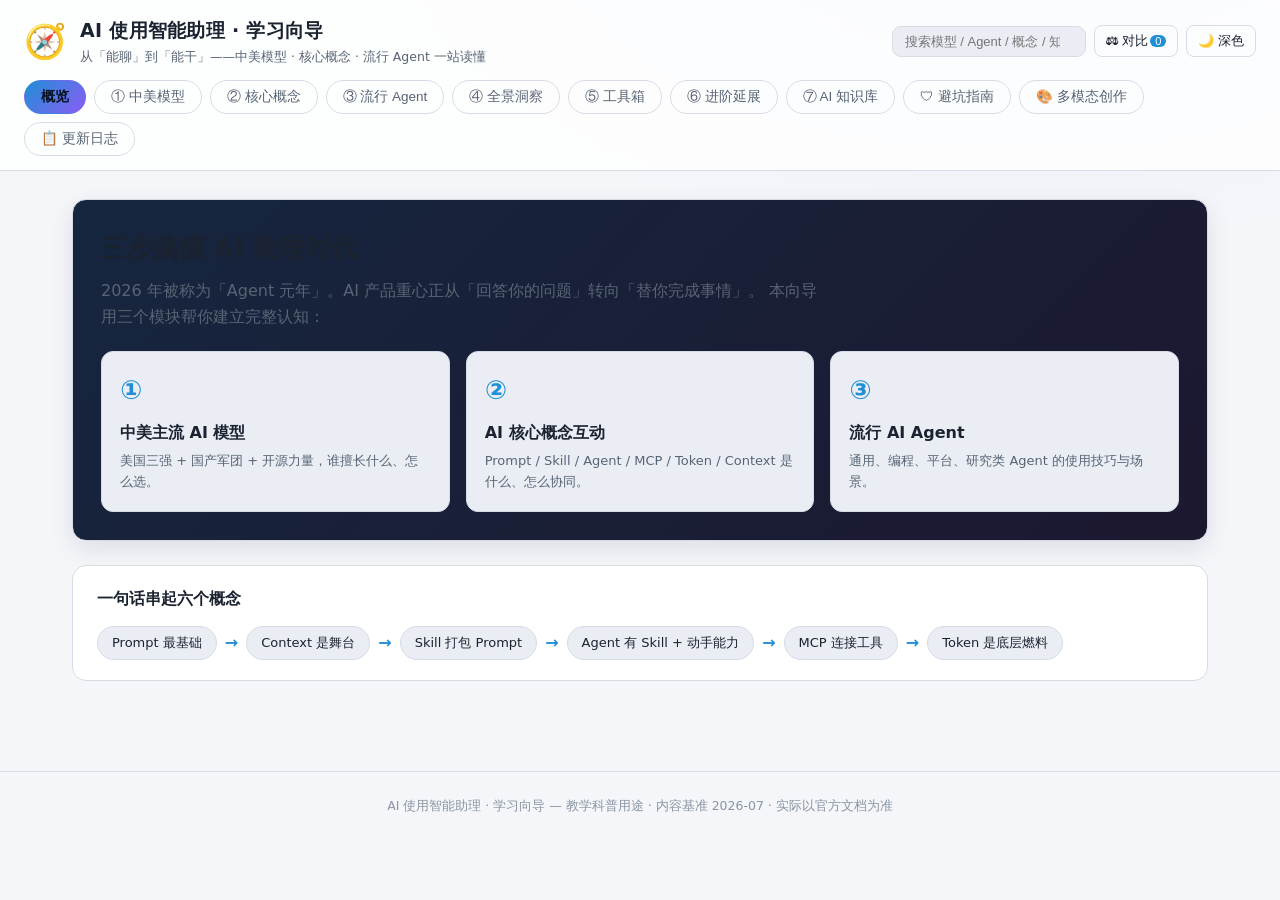
==== commit 438b4d29: "feat: 新增第6个核心概念 Context（概念/关系图/概览/对比表/延展/changelog 同步更新）" ====
--- a/index.html
+++ b/index.html
@@ -1,273 +1,274 @@
-<!DOCTYPE html>
-<html lang="zh-CN">
-<head>
-  <meta charset="UTF-8" />
-  <meta name="viewport" content="width=device-width, initial-scale=1.0" />
-  <title>AI 使用智能助理 · 学习向导</title>
-  <meta name="description" content="AI 使用智能助理学习向导：中美主流 AI 模型对比、核心概念（Prompt/Skill/Agent/MCP/Token）图文互动、流行 AI Agent 使用技巧与场景，一站读懂 AI Agent 生态。" />
-  <meta property="og:title" content="AI 使用智能助理 · 学习向导" />
-  <meta property="og:description" content="中美主流 AI 模型 · 核心概念图文互动 · 流行 AI Agent 使用技巧与场景，一站读懂 AI Agent 生态。" />
-  <meta property="og:type" content="website" />
-  <meta property="og:url" content="https://yun-ai-base.github.io/ai-assistant-guide/" />
-  <link rel="icon" href="data:image/svg+xml,%3Csvg xmlns='http://www.w3.org/2000/svg' viewBox='0 0 100 100'%3E%3Ctext y='.9em' font-size='90'%3E🧭%3C/text%3E%3C/svg%3E" />
-  <link rel="stylesheet" href="css/style.css" />
-</head>
-<body>
-  <!-- 顶部 -->
-  <header class="site-header">
-    <div class="brand">
-      <span class="logo">🧭</span>
-      <div>
-        <h1>AI 使用智能助理 · 学习向导</h1>
-        <p class="subtitle">从「能聊」到「能干」——中美模型 · 核心概念 · 流行 Agent 一站读懂</p>
-      </div>
-    </div>
-    <nav class="topnav" id="topnav">
-      <button class="navbtn active" data-tab="overview">概览</button>
-      <button class="navbtn" data-tab="models">① 中美模型</button>
-      <button class="navbtn" data-tab="concepts">② 核心概念</button>
-      <button class="navbtn" data-tab="agents">③ 流行 Agent</button>
-      <button class="navbtn" data-tab="insights">④ 全景洞察</button>
-      <button class="navbtn" data-tab="toolkit">⑤ 工具箱</button>
-      <button class="navbtn" data-tab="extensions">⑥ 进阶延展</button>
-      <button class="navbtn" data-tab="knowledge">⑦ AI 知识库</button>
-      <button class="navbtn" data-tab="pitfalls">🛡 避坑指南</button>
-      <button class="navbtn" data-tab="creative">🎨 多模态创作</button>
-      <button class="navbtn" data-tab="changelog">📋 更新日志</button>
-    </nav>
-    <div class="header-tools">
-      <div class="search-wrap">
-        <input type="search" id="global-search" class="global-search" placeholder="搜索模型 / Agent / 概念 / 知识库 / 创作 / 避坑…" aria-label="全局搜索" />
-        <div class="search-results" id="search-results"></div>
-      </div>
-      <button id="compare-btn" class="icon-btn" title="对比收藏夹">⚖ 对比<span id="compare-count">0</span></button>
-      <button id="theme-toggle" class="icon-btn" title="切换深色 / 浅色">🌙 深色</button>
-    </div>
-  </header>
-
-  <div class="progress-bar" id="progress"></div>
-
-  <main>
-    <!-- 概览 -->
-    <section class="panel active" id="panel-overview">
-      <div class="hero">
-        <h2>三步搞懂 AI 助理时代</h2>
-        <p>2026 年被称为「Agent 元年」。AI 产品重心正从「回答你的问题」转向「替你完成事情」。
-          本向导用三个模块帮你建立完整认知：</p>
-        <div class="hero-cards">
-          <div class="hero-card" data-goto="models">
-            <span class="hnum">①</span>
-            <h3>中美主流 AI 模型</h3>
-            <p>美国三强 + 国产军团 + 开源力量，谁擅长什么、怎么选。</p>
-          </div>
-          <div class="hero-card" data-goto="concepts">
-            <span class="hnum">②</span>
-            <h3>AI 核心概念互动</h3>
-            <p>Prompt / Skill / Agent / MCP / Token 是什么、怎么协同。</p>
-          </div>
-          <div class="hero-card" data-goto="agents">
-            <span class="hnum">③</span>
-            <h3>流行 AI Agent</h3>
-            <p>通用、编程、平台、研究类 Agent 的使用技巧与场景。</p>
-          </div>
-        </div>
-      </div>
-      <div class="overview-flow">
-        <h3>一句话串起五个概念</h3>
-        <div class="flow-strip">
-          <span class="chip">Prompt 最基础</span><span class="arrow">→</span>
-          <span class="chip">Skill 打包 Prompt</span><span class="arrow">→</span>
-          <span class="chip">Agent 有 Skill + 动手能力</span><span class="arrow">→</span>
-          <span class="chip">MCP 连接工具</span><span class="arrow">→</span>
-          <span class="chip">Token 是底层燃料</span>
-        </div>
-      </div>
-    </section>
-
-    <!-- 模块一：模型 -->
-    <section class="panel" id="panel-models">
-      <div class="sec-head">
-        <h2>① 中美主流 AI 模型</h2>
-        <p>数据基准：2026 年中。版本与价格随厂商迭代变化，选型以官方最新文档为准。</p>
-      </div>
-      <div class="filters">
-        <div class="filter-group" id="model-country">
-          <span class="fg-label">地区</span>
-          <button class="fbtn active" data-country="all">全部</button>
-          <button class="fbtn" data-country="us">美国</button>
-          <button class="fbtn" data-country="cn">中国</button>
-        </div>
-        <div class="filter-group" id="model-type">
-          <span class="fg-label">类型</span>
-          <button class="fbtn active" data-type="all">全部</button>
-          <button class="fbtn" data-type="closed">闭源</button>
-          <button class="fbtn" data-type="open">开源</button>
-        </div>
-        <input type="search" id="model-search" class="search-input" placeholder="搜索模型 / 厂商…" />
-      </div>
-      <div class="model-grid" id="model-grid"></div>
-    </section>
-
-    <!-- 模块二：概念 -->
-    <section class="panel" id="panel-concepts">
-      <div class="sec-head">
-        <h2>② AI 核心概念 · 图文互动</h2>
-        <p>点击标签查看每个概念的图文讲解，再点下方关系图里的节点看它们如何协同。</p>
-      </div>
-      <div class="concept-tabs" id="concept-tabs"></div>
-      <div class="concept-body" id="concept-body"></div>
-
-      <div class="relation-block">
-        <h3>🧩 它们怎么协同工作？（点击节点查看）</h3>
-        <div class="relation-wrap">
-          <div class="relation-svg" id="relation-svg"></div>
-          <div class="relation-detail" id="relation-detail">
-            <h4>点击左侧流程中的任意节点</h4>
-            <p>这里会显示该环节在「用户让 Agent 整理邮件」这个真实场景里做了什么。</p>
-          </div>
-        </div>
-      </div>
-    </section>
-
-    <!-- 模块三：Agent -->
-    <section class="panel" id="panel-agents">
-      <div class="sec-head">
-        <h2>③ 流行 AI Agent</h2>
-        <p>按「中国 / 美国 / 国际」分区浏览，点开卡片看「使用技巧」与「典型场景」，部分卡片可前往官网。</p>
-      </div>
-      <div class="filters">
-        <div class="filter-group" id="agent-cat">
-          <span class="fg-label">地区</span>
-          <!-- 按钮由 JS 注入 -->
-        </div>
-        <input type="search" id="agent-search" class="search-input" placeholder="搜索 Agent…" />
-      </div>
-      <div class="agent-grid" id="agent-grid"></div>
-    </section>
-
-    <!-- 模块四：AI 全景洞察 -->
-    <section class="panel" id="panel-insights">
-      <div class="sec-head">
-        <h2>④ AI 全景洞察</h2>
-        <p>跳出具体产品，从「Vibe Coding / 未来趋势 / 职业 / 角色」四个维度，看懂 AI 时代到底在发生什么。</p>
-      </div>
-      <div class="concept-tabs" id="insight-tabs"></div>
-      <div class="insight-body" id="insight-body"></div>
-    </section>
-
-    <!-- 模块五：工具箱（5 个交互工具） -->
-    <section class="panel" id="panel-toolkit">
-      <div class="sec-head">
-        <h2>⑤ AI 工具箱</h2>
-        <p>把站点从「能看」变成「能用」：选型决策、成本估算、模型对比、提示词模板、学习路线，随手就能试。</p>
-      </div>
-      <div class="concept-tabs" id="toolkit-tabs"></div>
-      <div class="toolkit-body" id="toolkit-body"></div>
-    </section>
-
-    <!-- 模块六：进阶延展（11 个内容模块） -->
-    <section class="panel" id="panel-extensions">
-      <div class="sec-head">
-        <h2>⑥ 进阶延展</h2>
-        <p>跳出具体产品，从概念辨析、评测、安全、行业落地到伦理行动，把「AI 时代到底在发生什么」讲透。</p>
-      </div>
-      <div class="concept-tabs" id="ext-tabs"></div>
-      <div class="insight-body" id="ext-body"></div>
-    </section>
-
-    <!-- 模块七：AI 知识库 / PKM -->
-    <section class="panel" id="panel-knowledge">
-      <div class="sec-head">
-        <h2>⑦ AI 知识库 / PKM</h2>
-        <p>从「记笔记」到「建 AI 知识库」：传统双链笔记、AI 原生知识库、RAG 平台三类，点开卡片看特点、适合谁、怎么和 MCP/RAG 联动。</p>
-      </div>
-      <div class="filters">
-        <div class="filter-group" id="kb-country">
-          <span class="fg-label">地区</span>
-          <button class="fbtn active" data-country="all">全部</button>
-          <button class="fbtn" data-hot="1">★ 热门</button>
-          <button class="fbtn" data-country="cn">国内</button>
-          <button class="fbtn" data-country="us">海外</button>
-        </div>
-        <div class="filter-group" id="kb-kind">
-          <span class="fg-label">类型</span>
-          <button class="fbtn active" data-kind="all">全部</button>
-          <button class="fbtn" data-kind="pkm">传统 PKM</button>
-          <button class="fbtn" data-kind="ai-native">AI 原生</button>
-          <button class="fbtn" data-kind="rag">RAG 平台</button>
-        </div>
-        <input type="search" id="kb-search" class="search-input" placeholder="搜索知识库…" />
-      </div>
-      <div class="agent-grid" id="kb-grid"></div>
-    </section>
-
-    <!-- 模块：避坑指南 -->
-    <section class="panel" id="panel-pitfalls">
-      <div class="sec-head">
-        <h2>🛡 避坑指南</h2>
-        <p>用 AI 最该先知道的是「别踩什么坑」：幻觉、隐私、过度授权、订阅陷阱…… 每张卡片一个真实风险，附正确做法与一句口诀。</p>
-      </div>
-      <div class="filters">
-        <div class="filter-group" id="pf-cat">
-          <span class="fg-label">类型</span>
-          <button class="fbtn active" data-cat="all">全部</button>
-          <button class="fbtn" data-cat="幻觉">幻觉</button>
-          <button class="fbtn" data-cat="隐私">隐私</button>
-          <button class="fbtn" data-cat="授权">授权</button>
-          <button class="fbtn" data-cat="订阅">订阅</button>
-          <button class="fbtn" data-cat="盲信">盲信</button>
-          <button class="fbtn" data-cat="版权">版权</button>
-          <button class="fbtn" data-cat="依赖">依赖</button>
-        </div>
-        <input type="search" id="pf-search" class="search-input" placeholder="搜索坑点…" />
-      </div>
-      <div class="pf-grid" id="pf-grid"></div>
-    </section>
-
-    <!-- 模块：多模态创作 -->
-    <section class="panel" id="panel-creative">
-      <div class="sec-head">
-        <h2>🎨 多模态创作</h2>
-        <p>从「文字」到「图像 / 视频 / 音乐」：Midjourney、可灵、Suno、HeyGen…… 点开看能做什么、适合谁、怎么接进你的工作流。</p>
-      </div>
-      <div class="filters">
-        <div class="filter-group" id="cr-kind">
-          <span class="fg-label">类型</span>
-          <button class="fbtn active" data-kind="all">全部</button>
-          <button class="fbtn" data-kind="image">图像</button>
-          <button class="fbtn" data-kind="video">视频</button>
-          <button class="fbtn" data-kind="audio">音乐·音频</button>
-          <button class="fbtn" data-kind="mix">综合</button>
-        </div>
-        <div class="filter-group" id="cr-country">
-          <span class="fg-label">地区</span>
-          <button class="fbtn active" data-country="all">全部</button>
-          <button class="fbtn" data-country="cn">国内</button>
-          <button class="fbtn" data-country="us">海外</button>
-          <button class="fbtn" data-country="open">开源</button>
-        </div>
-        <input type="search" id="cr-search" class="search-input" placeholder="搜索创作工具…" />
-      </div>
-      <div class="agent-grid" id="cr-grid"></div>
-    </section>
-
-    <!-- 模块八：更新日志 -->
-    <section class="panel" id="panel-changelog">
-      <div class="sec-head">
-        <h2>⑧ 更新日志</h2>
-        <p>这个站点是怎么一步步长出来的——每次迭代都记在这里，方便你追溯内容演进。</p>
-      </div>
-      <div class="changelog" id="changelog-body"></div>
-    </section>
-  </main>
-
-  <footer class="site-footer">
-    <p>AI 使用智能助理 · 学习向导 — 教学科普用途 · 内容基准 2026-07 · 实际以官方文档为准</p>
-  </footer>
-
-  <button class="to-top" id="to-top" aria-label="返回顶部">↑</button>
-
-  <script src="js/data.js"></script>
-  <script src="js/app.js"></script>
-</body>
-</html>
+<!DOCTYPE html>
+<html lang="zh-CN">
+<head>
+  <meta charset="UTF-8" />
+  <meta name="viewport" content="width=device-width, initial-scale=1.0" />
+  <title>AI 使用智能助理 · 学习向导</title>
+  <meta name="description" content="AI 使用智能助理学习向导：中美主流 AI 模型对比、核心概念（Prompt/Skill/Agent/MCP/Token/Context）图文互动、流行 AI Agent 使用技巧与场景，一站读懂 AI Agent 生态。" />
+  <meta property="og:title" content="AI 使用智能助理 · 学习向导" />
+  <meta property="og:description" content="中美主流 AI 模型 · 核心概念图文互动 · 流行 AI Agent 使用技巧与场景，一站读懂 AI Agent 生态。" />
+  <meta property="og:type" content="website" />
+  <meta property="og:url" content="https://yun-ai-base.github.io/ai-assistant-guide/" />
+  <link rel="icon" href="data:image/svg+xml,%3Csvg xmlns='http://www.w3.org/2000/svg' viewBox='0 0 100 100'%3E%3Ctext y='.9em' font-size='90'%3E🧭%3C/text%3E%3C/svg%3E" />
+  <link rel="stylesheet" href="css/style.css" />
+</head>
+<body>
+  <!-- 顶部 -->
+  <header class="site-header">
+    <div class="brand">
+      <span class="logo">🧭</span>
+      <div>
+        <h1>AI 使用智能助理 · 学习向导</h1>
+        <p class="subtitle">从「能聊」到「能干」——中美模型 · 核心概念 · 流行 Agent 一站读懂</p>
+      </div>
+    </div>
+    <nav class="topnav" id="topnav">
+      <button class="navbtn active" data-tab="overview">概览</button>
+      <button class="navbtn" data-tab="models">① 中美模型</button>
+      <button class="navbtn" data-tab="concepts">② 核心概念</button>
+      <button class="navbtn" data-tab="agents">③ 流行 Agent</button>
+      <button class="navbtn" data-tab="insights">④ 全景洞察</button>
+      <button class="navbtn" data-tab="toolkit">⑤ 工具箱</button>
+      <button class="navbtn" data-tab="extensions">⑥ 进阶延展</button>
+      <button class="navbtn" data-tab="knowledge">⑦ AI 知识库</button>
+      <button class="navbtn" data-tab="pitfalls">🛡 避坑指南</button>
+      <button class="navbtn" data-tab="creative">🎨 多模态创作</button>
+      <button class="navbtn" data-tab="changelog">📋 更新日志</button>
+    </nav>
+    <div class="header-tools">
+      <div class="search-wrap">
+        <input type="search" id="global-search" class="global-search" placeholder="搜索模型 / Agent / 概念 / 知识库 / 创作 / 避坑…" aria-label="全局搜索" />
+        <div class="search-results" id="search-results"></div>
+      </div>
+      <button id="compare-btn" class="icon-btn" title="对比收藏夹">⚖ 对比<span id="compare-count">0</span></button>
+      <button id="theme-toggle" class="icon-btn" title="切换深色 / 浅色">🌙 深色</button>
+    </div>
+  </header>
+
+  <div class="progress-bar" id="progress"></div>
+
+  <main>
+    <!-- 概览 -->
+    <section class="panel active" id="panel-overview">
+      <div class="hero">
+        <h2>三步搞懂 AI 助理时代</h2>
+        <p>2026 年被称为「Agent 元年」。AI 产品重心正从「回答你的问题」转向「替你完成事情」。
+          本向导用三个模块帮你建立完整认知：</p>
+        <div class="hero-cards">
+          <div class="hero-card" data-goto="models">
+            <span class="hnum">①</span>
+            <h3>中美主流 AI 模型</h3>
+            <p>美国三强 + 国产军团 + 开源力量，谁擅长什么、怎么选。</p>
+          </div>
+          <div class="hero-card" data-goto="concepts">
+            <span class="hnum">②</span>
+            <h3>AI 核心概念互动</h3>
+            <p>Prompt / Skill / Agent / MCP / Token / Context 是什么、怎么协同。</p>
+          </div>
+          <div class="hero-card" data-goto="agents">
+            <span class="hnum">③</span>
+            <h3>流行 AI Agent</h3>
+            <p>通用、编程、平台、研究类 Agent 的使用技巧与场景。</p>
+          </div>
+        </div>
+      </div>
+      <div class="overview-flow">
+        <h3>一句话串起六个概念</h3>
+        <div class="flow-strip">
+          <span class="chip">Prompt 最基础</span><span class="arrow">→</span>
+          <span class="chip">Context 是舞台</span><span class="arrow">→</span>
+          <span class="chip">Skill 打包 Prompt</span><span class="arrow">→</span>
+          <span class="chip">Agent 有 Skill + 动手能力</span><span class="arrow">→</span>
+          <span class="chip">MCP 连接工具</span><span class="arrow">→</span>
+          <span class="chip">Token 是底层燃料</span>
+        </div>
+      </div>
+    </section>
+
+    <!-- 模块一：模型 -->
+    <section class="panel" id="panel-models">
+      <div class="sec-head">
+        <h2>① 中美主流 AI 模型</h2>
+        <p>数据基准：2026 年中。版本与价格随厂商迭代变化，选型以官方最新文档为准。</p>
+      </div>
+      <div class="filters">
+        <div class="filter-group" id="model-country">
+          <span class="fg-label">地区</span>
+          <button class="fbtn active" data-country="all">全部</button>
+          <button class="fbtn" data-country="us">美国</button>
+          <button class="fbtn" data-country="cn">中国</button>
+        </div>
+        <div class="filter-group" id="model-type">
+          <span class="fg-label">类型</span>
+          <button class="fbtn active" data-type="all">全部</button>
+          <button class="fbtn" data-type="closed">闭源</button>
+          <button class="fbtn" data-type="open">开源</button>
+        </div>
+        <input type="search" id="model-search" class="search-input" placeholder="搜索模型 / 厂商…" />
+      </div>
+      <div class="model-grid" id="model-grid"></div>
+    </section>
+
+    <!-- 模块二：概念 -->
+    <section class="panel" id="panel-concepts">
+      <div class="sec-head">
+        <h2>② AI 核心概念 · 图文互动</h2>
+        <p>点击标签查看每个概念的图文讲解，再点下方关系图里的节点看它们如何协同。</p>
+      </div>
+      <div class="concept-tabs" id="concept-tabs"></div>
+      <div class="concept-body" id="concept-body"></div>
+
+      <div class="relation-block">
+        <h3>🧩 它们怎么协同工作？（点击节点查看）</h3>
+        <div class="relation-wrap">
+          <div class="relation-svg" id="relation-svg"></div>
+          <div class="relation-detail" id="relation-detail">
+            <h4>点击左侧流程中的任意节点</h4>
+            <p>这里会显示该环节在「用户让 Agent 整理邮件」这个真实场景里做了什么。</p>
+          </div>
+        </div>
+      </div>
+    </section>
+
+    <!-- 模块三：Agent -->
+    <section class="panel" id="panel-agents">
+      <div class="sec-head">
+        <h2>③ 流行 AI Agent</h2>
+        <p>按「中国 / 美国 / 国际」分区浏览，点开卡片看「使用技巧」与「典型场景」，部分卡片可前往官网。</p>
+      </div>
+      <div class="filters">
+        <div class="filter-group" id="agent-cat">
+          <span class="fg-label">地区</span>
+          <!-- 按钮由 JS 注入 -->
+        </div>
+        <input type="search" id="agent-search" class="search-input" placeholder="搜索 Agent…" />
+      </div>
+      <div class="agent-grid" id="agent-grid"></div>
+    </section>
+
+    <!-- 模块四：AI 全景洞察 -->
+    <section class="panel" id="panel-insights">
+      <div class="sec-head">
+        <h2>④ AI 全景洞察</h2>
+        <p>跳出具体产品，从「Vibe Coding / 未来趋势 / 职业 / 角色」四个维度，看懂 AI 时代到底在发生什么。</p>
+      </div>
+      <div class="concept-tabs" id="insight-tabs"></div>
+      <div class="insight-body" id="insight-body"></div>
+    </section>
+
+    <!-- 模块五：工具箱（5 个交互工具） -->
+    <section class="panel" id="panel-toolkit">
+      <div class="sec-head">
+        <h2>⑤ AI 工具箱</h2>
+        <p>把站点从「能看」变成「能用」：选型决策、成本估算、模型对比、提示词模板、学习路线，随手就能试。</p>
+      </div>
+      <div class="concept-tabs" id="toolkit-tabs"></div>
+      <div class="toolkit-body" id="toolkit-body"></div>
+    </section>
+
+    <!-- 模块六：进阶延展（11 个内容模块） -->
+    <section class="panel" id="panel-extensions">
+      <div class="sec-head">
+        <h2>⑥ 进阶延展</h2>
+        <p>跳出具体产品，从概念辨析、评测、安全、行业落地到伦理行动，把「AI 时代到底在发生什么」讲透。</p>
+      </div>
+      <div class="concept-tabs" id="ext-tabs"></div>
+      <div class="insight-body" id="ext-body"></div>
+    </section>
+
+    <!-- 模块七：AI 知识库 / PKM -->
+    <section class="panel" id="panel-knowledge">
+      <div class="sec-head">
+        <h2>⑦ AI 知识库 / PKM</h2>
+        <p>从「记笔记」到「建 AI 知识库」：传统双链笔记、AI 原生知识库、RAG 平台三类，点开卡片看特点、适合谁、怎么和 MCP/RAG 联动。</p>
+      </div>
+      <div class="filters">
+        <div class="filter-group" id="kb-country">
+          <span class="fg-label">地区</span>
+          <button class="fbtn active" data-country="all">全部</button>
+          <button class="fbtn" data-hot="1">★ 热门</button>
+          <button class="fbtn" data-country="cn">国内</button>
+          <button class="fbtn" data-country="us">海外</button>
+        </div>
+        <div class="filter-group" id="kb-kind">
+          <span class="fg-label">类型</span>
+          <button class="fbtn active" data-kind="all">全部</button>
+          <button class="fbtn" data-kind="pkm">传统 PKM</button>
+          <button class="fbtn" data-kind="ai-native">AI 原生</button>
+          <button class="fbtn" data-kind="rag">RAG 平台</button>
+        </div>
+        <input type="search" id="kb-search" class="search-input" placeholder="搜索知识库…" />
+      </div>
+      <div class="agent-grid" id="kb-grid"></div>
+    </section>
+
+    <!-- 模块：避坑指南 -->
+    <section class="panel" id="panel-pitfalls">
+      <div class="sec-head">
+        <h2>🛡 避坑指南</h2>
+        <p>用 AI 最该先知道的是「别踩什么坑」：幻觉、隐私、过度授权、订阅陷阱…… 每张卡片一个真实风险，附正确做法与一句口诀。</p>
+      </div>
+      <div class="filters">
+        <div class="filter-group" id="pf-cat">
+          <span class="fg-label">类型</span>
+          <button class="fbtn active" data-cat="all">全部</button>
+          <button class="fbtn" data-cat="幻觉">幻觉</button>
+          <button class="fbtn" data-cat="隐私">隐私</button>
+          <button class="fbtn" data-cat="授权">授权</button>
+          <button class="fbtn" data-cat="订阅">订阅</button>
+          <button class="fbtn" data-cat="盲信">盲信</button>
+          <button class="fbtn" data-cat="版权">版权</button>
+          <button class="fbtn" data-cat="依赖">依赖</button>
+        </div>
+        <input type="search" id="pf-search" class="search-input" placeholder="搜索坑点…" />
+      </div>
+      <div class="pf-grid" id="pf-grid"></div>
+    </section>
+
+    <!-- 模块：多模态创作 -->
+    <section class="panel" id="panel-creative">
+      <div class="sec-head">
+        <h2>🎨 多模态创作</h2>
+        <p>从「文字」到「图像 / 视频 / 音乐」：Midjourney、可灵、Suno、HeyGen…… 点开看能做什么、适合谁、怎么接进你的工作流。</p>
+      </div>
+      <div class="filters">
+        <div class="filter-group" id="cr-kind">
+          <span class="fg-label">类型</span>
+          <button class="fbtn active" data-kind="all">全部</button>
+          <button class="fbtn" data-kind="image">图像</button>
+          <button class="fbtn" data-kind="video">视频</button>
+          <button class="fbtn" data-kind="audio">音乐·音频</button>
+          <button class="fbtn" data-kind="mix">综合</button>
+        </div>
+        <div class="filter-group" id="cr-country">
+          <span class="fg-label">地区</span>
+          <button class="fbtn active" data-country="all">全部</button>
+          <button class="fbtn" data-country="cn">国内</button>
+          <button class="fbtn" data-country="us">海外</button>
+          <button class="fbtn" data-country="open">开源</button>
+        </div>
+        <input type="search" id="cr-search" class="search-input" placeholder="搜索创作工具…" />
+      </div>
+      <div class="agent-grid" id="cr-grid"></div>
+    </section>
+
+    <!-- 模块八：更新日志 -->
+    <section class="panel" id="panel-changelog">
+      <div class="sec-head">
+        <h2>⑧ 更新日志</h2>
+        <p>这个站点是怎么一步步长出来的——每次迭代都记在这里，方便你追溯内容演进。</p>
+      </div>
+      <div class="changelog" id="changelog-body"></div>
+    </section>
+  </main>
+
+  <footer class="site-footer">
+    <p>AI 使用智能助理 · 学习向导 — 教学科普用途 · 内容基准 2026-07 · 实际以官方文档为准</p>
+  </footer>
+
+  <button class="to-top" id="to-top" aria-label="返回顶部">↑</button>
+
+  <script src="js/data.js"></script>
+  <script src="js/app.js"></script>
+</body>
+</html>
--- a/css/style.css
+++ b/css/style.css
@@ -541,3 +541,34 @@
   .ac-head { padding-right: 72px; }
   .cmp-add { font-size: 11px; padding: 3px 7px; }
 }
+
+/* ===== 避坑指南（PITFALLS） ===== */
+.pf-grid { display: grid; grid-template-columns: repeat(auto-fill, minmax(340px, 1fr)); gap: 16px; }
+.pf-card { background: var(--card); border: 1px solid var(--border); border-left: 4px solid var(--border); border-radius: var(--radius); padding: 16px 18px; }
+.pf-card.level-高危 { border-left-color: #e5484d; }
+.pf-card.level-中危 { border-left-color: #fbbf24; }
+.pf-card.level-低危 { border-left-color: #4cc2ff; }
+.pf-head { display: flex; align-items: center; gap: 12px; margin-bottom: 10px; }
+.pf-emoji { font-size: 26px; line-height: 1; }
+.pf-title { font-size: 16px; font-weight: 700; color: var(--text); }
+.pf-tags { display: flex; gap: 6px; margin-top: 4px; }
+.pf-cat { font-size: 11px; background: var(--bg-soft); color: var(--text-dim); border: 1px solid var(--border); border-radius: 999px; padding: 1px 8px; }
+.pf-level { font-size: 11px; border-radius: 999px; padding: 1px 8px; font-weight: 600; }
+.pf-card.level-高危 .pf-level { background: rgba(229,72,77,.18); color: #ff8589; }
+.pf-card.level-中危 .pf-level { background: rgba(251,191,36,.16); color: #fbbf24; }
+.pf-card.level-低危 .pf-level { background: rgba(76,194,255,.16); color: #7cd0ff; }
+.pf-block { font-size: 13px; color: var(--text-dim); margin: 8px 0; line-height: 1.7; }
+.pf-block b { color: var(--text); font-weight: 600; }
+.pf-block.fix { color: #cfe9d4; background: rgba(52,211,153,.10); border-radius: 8px; padding: 8px 10px; }
+.pf-block.fix b { color: #6ee7a8; }
+.pf-motto { font-size: 13px; color: var(--accent); margin-top: 10px; font-weight: 600; }
+
+/* 多模态创作：modality chip 配色 */
+.kb-kind[data-kind="image"] { background: rgba(76,194,255,.16); color: #7cd0ff; border-color: rgba(76,194,255,.4); }
+.kb-kind[data-kind="video"] { background: rgba(167,139,250,.16); color: #c4b5fd; border-color: rgba(167,139,250,.4); }
+.kb-kind[data-kind="audio"] { background: rgba(52,211,153,.16); color: #6ee7a8; border-color: rgba(52,211,153,.4); }
+.kb-kind[data-kind="mix"] { background: rgba(251,191,36,.16); color: #fbbf24; border-color: rgba(251,191,36,.4); }
+
+@media (max-width: 600px) {
+  .pf-grid { grid-template-columns: 1fr; }
+}
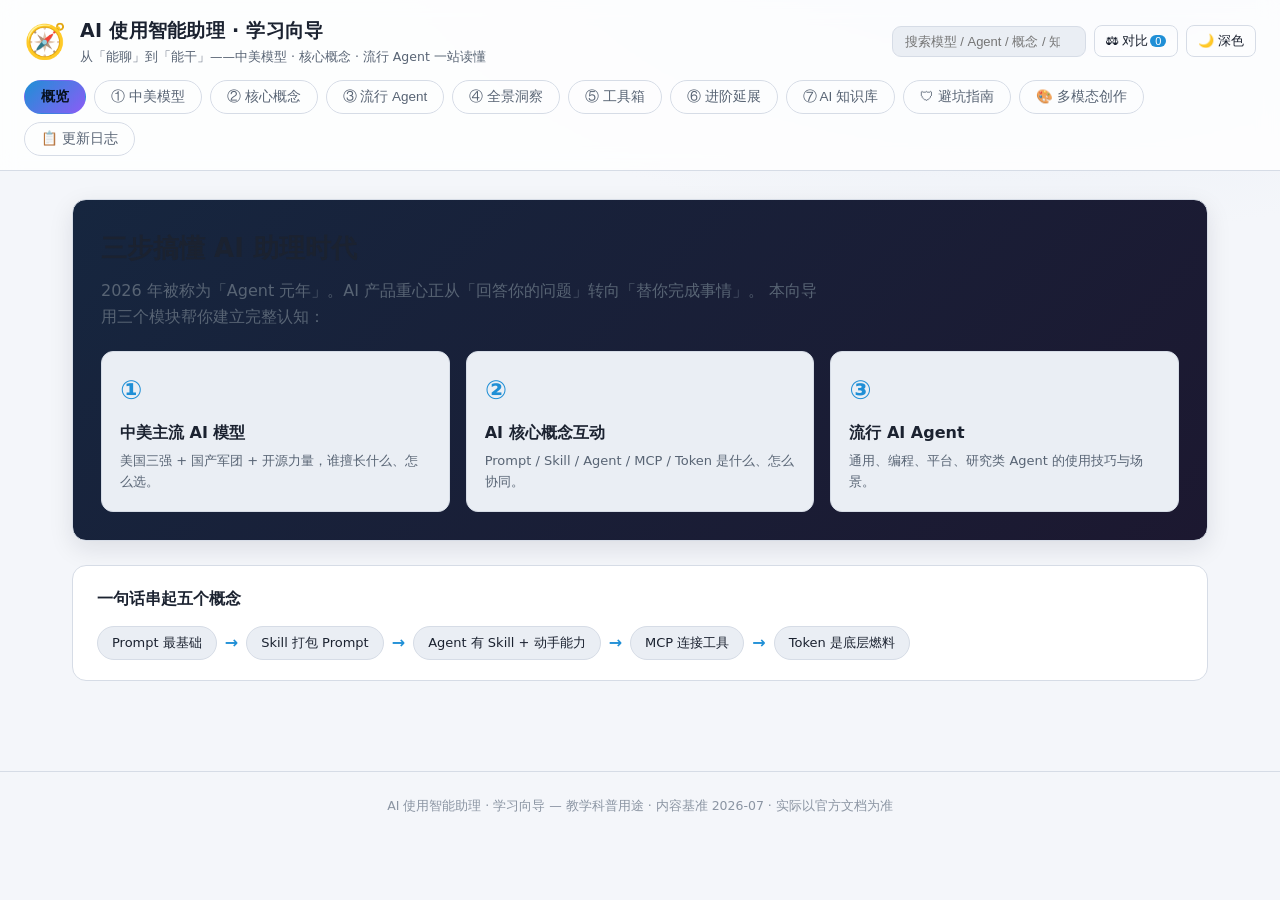
==== commit dc6b7b55: "fix: 避坑指南「正确做法」文字颜色过浅(#cfe9d4->#166534)白底不可读" ====
--- a/index.html
+++ b/index.html
@@ -1,274 +1,273 @@
-<!DOCTYPE html>
-<html lang="zh-CN">
-<head>
-  <meta charset="UTF-8" />
-  <meta name="viewport" content="width=device-width, initial-scale=1.0" />
-  <title>AI 使用智能助理 · 学习向导</title>
-  <meta name="description" content="AI 使用智能助理学习向导：中美主流 AI 模型对比、核心概念（Prompt/Skill/Agent/MCP/Token/Context）图文互动、流行 AI Agent 使用技巧与场景，一站读懂 AI Agent 生态。" />
-  <meta property="og:title" content="AI 使用智能助理 · 学习向导" />
-  <meta property="og:description" content="中美主流 AI 模型 · 核心概念图文互动 · 流行 AI Agent 使用技巧与场景，一站读懂 AI Agent 生态。" />
-  <meta property="og:type" content="website" />
-  <meta property="og:url" content="https://yun-ai-base.github.io/ai-assistant-guide/" />
-  <link rel="icon" href="data:image/svg+xml,%3Csvg xmlns='http://www.w3.org/2000/svg' viewBox='0 0 100 100'%3E%3Ctext y='.9em' font-size='90'%3E🧭%3C/text%3E%3C/svg%3E" />
-  <link rel="stylesheet" href="css/style.css" />
-</head>
-<body>
-  <!-- 顶部 -->
-  <header class="site-header">
-    <div class="brand">
-      <span class="logo">🧭</span>
-      <div>
-        <h1>AI 使用智能助理 · 学习向导</h1>
-        <p class="subtitle">从「能聊」到「能干」——中美模型 · 核心概念 · 流行 Agent 一站读懂</p>
-      </div>
-    </div>
-    <nav class="topnav" id="topnav">
-      <button class="navbtn active" data-tab="overview">概览</button>
-      <button class="navbtn" data-tab="models">① 中美模型</button>
-      <button class="navbtn" data-tab="concepts">② 核心概念</button>
-      <button class="navbtn" data-tab="agents">③ 流行 Agent</button>
-      <button class="navbtn" data-tab="insights">④ 全景洞察</button>
-      <button class="navbtn" data-tab="toolkit">⑤ 工具箱</button>
-      <button class="navbtn" data-tab="extensions">⑥ 进阶延展</button>
-      <button class="navbtn" data-tab="knowledge">⑦ AI 知识库</button>
-      <button class="navbtn" data-tab="pitfalls">🛡 避坑指南</button>
-      <button class="navbtn" data-tab="creative">🎨 多模态创作</button>
-      <button class="navbtn" data-tab="changelog">📋 更新日志</button>
-    </nav>
-    <div class="header-tools">
-      <div class="search-wrap">
-        <input type="search" id="global-search" class="global-search" placeholder="搜索模型 / Agent / 概念 / 知识库 / 创作 / 避坑…" aria-label="全局搜索" />
-        <div class="search-results" id="search-results"></div>
-      </div>
-      <button id="compare-btn" class="icon-btn" title="对比收藏夹">⚖ 对比<span id="compare-count">0</span></button>
-      <button id="theme-toggle" class="icon-btn" title="切换深色 / 浅色">🌙 深色</button>
-    </div>
-  </header>
-
-  <div class="progress-bar" id="progress"></div>
-
-  <main>
-    <!-- 概览 -->
-    <section class="panel active" id="panel-overview">
-      <div class="hero">
-        <h2>三步搞懂 AI 助理时代</h2>
-        <p>2026 年被称为「Agent 元年」。AI 产品重心正从「回答你的问题」转向「替你完成事情」。
-          本向导用三个模块帮你建立完整认知：</p>
-        <div class="hero-cards">
-          <div class="hero-card" data-goto="models">
-            <span class="hnum">①</span>
-            <h3>中美主流 AI 模型</h3>
-            <p>美国三强 + 国产军团 + 开源力量，谁擅长什么、怎么选。</p>
-          </div>
-          <div class="hero-card" data-goto="concepts">
-            <span class="hnum">②</span>
-            <h3>AI 核心概念互动</h3>
-            <p>Prompt / Skill / Agent / MCP / Token / Context 是什么、怎么协同。</p>
-          </div>
-          <div class="hero-card" data-goto="agents">
-            <span class="hnum">③</span>
-            <h3>流行 AI Agent</h3>
-            <p>通用、编程、平台、研究类 Agent 的使用技巧与场景。</p>
-          </div>
-        </div>
-      </div>
-      <div class="overview-flow">
-        <h3>一句话串起六个概念</h3>
-        <div class="flow-strip">
-          <span class="chip">Prompt 最基础</span><span class="arrow">→</span>
-          <span class="chip">Context 是舞台</span><span class="arrow">→</span>
-          <span class="chip">Skill 打包 Prompt</span><span class="arrow">→</span>
-          <span class="chip">Agent 有 Skill + 动手能力</span><span class="arrow">→</span>
-          <span class="chip">MCP 连接工具</span><span class="arrow">→</span>
-          <span class="chip">Token 是底层燃料</span>
-        </div>
-      </div>
-    </section>
-
-    <!-- 模块一：模型 -->
-    <section class="panel" id="panel-models">
-      <div class="sec-head">
-        <h2>① 中美主流 AI 模型</h2>
-        <p>数据基准：2026 年中。版本与价格随厂商迭代变化，选型以官方最新文档为准。</p>
-      </div>
-      <div class="filters">
-        <div class="filter-group" id="model-country">
-          <span class="fg-label">地区</span>
-          <button class="fbtn active" data-country="all">全部</button>
-          <button class="fbtn" data-country="us">美国</button>
-          <button class="fbtn" data-country="cn">中国</button>
-        </div>
-        <div class="filter-group" id="model-type">
-          <span class="fg-label">类型</span>
-          <button class="fbtn active" data-type="all">全部</button>
-          <button class="fbtn" data-type="closed">闭源</button>
-          <button class="fbtn" data-type="open">开源</button>
-        </div>
-        <input type="search" id="model-search" class="search-input" placeholder="搜索模型 / 厂商…" />
-      </div>
-      <div class="model-grid" id="model-grid"></div>
-    </section>
-
-    <!-- 模块二：概念 -->
-    <section class="panel" id="panel-concepts">
-      <div class="sec-head">
-        <h2>② AI 核心概念 · 图文互动</h2>
-        <p>点击标签查看每个概念的图文讲解，再点下方关系图里的节点看它们如何协同。</p>
-      </div>
-      <div class="concept-tabs" id="concept-tabs"></div>
-      <div class="concept-body" id="concept-body"></div>
-
-      <div class="relation-block">
-        <h3>🧩 它们怎么协同工作？（点击节点查看）</h3>
-        <div class="relation-wrap">
-          <div class="relation-svg" id="relation-svg"></div>
-          <div class="relation-detail" id="relation-detail">
-            <h4>点击左侧流程中的任意节点</h4>
-            <p>这里会显示该环节在「用户让 Agent 整理邮件」这个真实场景里做了什么。</p>
-          </div>
-        </div>
-      </div>
-    </section>
-
-    <!-- 模块三：Agent -->
-    <section class="panel" id="panel-agents">
-      <div class="sec-head">
-        <h2>③ 流行 AI Agent</h2>
-        <p>按「中国 / 美国 / 国际」分区浏览，点开卡片看「使用技巧」与「典型场景」，部分卡片可前往官网。</p>
-      </div>
-      <div class="filters">
-        <div class="filter-group" id="agent-cat">
-          <span class="fg-label">地区</span>
-          <!-- 按钮由 JS 注入 -->
-        </div>
-        <input type="search" id="agent-search" class="search-input" placeholder="搜索 Agent…" />
-      </div>
-      <div class="agent-grid" id="agent-grid"></div>
-    </section>
-
-    <!-- 模块四：AI 全景洞察 -->
-    <section class="panel" id="panel-insights">
-      <div class="sec-head">
-        <h2>④ AI 全景洞察</h2>
-        <p>跳出具体产品，从「Vibe Coding / 未来趋势 / 职业 / 角色」四个维度，看懂 AI 时代到底在发生什么。</p>
-      </div>
-      <div class="concept-tabs" id="insight-tabs"></div>
-      <div class="insight-body" id="insight-body"></div>
-    </section>
-
-    <!-- 模块五：工具箱（5 个交互工具） -->
-    <section class="panel" id="panel-toolkit">
-      <div class="sec-head">
-        <h2>⑤ AI 工具箱</h2>
-        <p>把站点从「能看」变成「能用」：选型决策、成本估算、模型对比、提示词模板、学习路线，随手就能试。</p>
-      </div>
-      <div class="concept-tabs" id="toolkit-tabs"></div>
-      <div class="toolkit-body" id="toolkit-body"></div>
-    </section>
-
-    <!-- 模块六：进阶延展（11 个内容模块） -->
-    <section class="panel" id="panel-extensions">
-      <div class="sec-head">
-        <h2>⑥ 进阶延展</h2>
-        <p>跳出具体产品，从概念辨析、评测、安全、行业落地到伦理行动，把「AI 时代到底在发生什么」讲透。</p>
-      </div>
-      <div class="concept-tabs" id="ext-tabs"></div>
-      <div class="insight-body" id="ext-body"></div>
-    </section>
-
-    <!-- 模块七：AI 知识库 / PKM -->
-    <section class="panel" id="panel-knowledge">
-      <div class="sec-head">
-        <h2>⑦ AI 知识库 / PKM</h2>
-        <p>从「记笔记」到「建 AI 知识库」：传统双链笔记、AI 原生知识库、RAG 平台三类，点开卡片看特点、适合谁、怎么和 MCP/RAG 联动。</p>
-      </div>
-      <div class="filters">
-        <div class="filter-group" id="kb-country">
-          <span class="fg-label">地区</span>
-          <button class="fbtn active" data-country="all">全部</button>
-          <button class="fbtn" data-hot="1">★ 热门</button>
-          <button class="fbtn" data-country="cn">国内</button>
-          <button class="fbtn" data-country="us">海外</button>
-        </div>
-        <div class="filter-group" id="kb-kind">
-          <span class="fg-label">类型</span>
-          <button class="fbtn active" data-kind="all">全部</button>
-          <button class="fbtn" data-kind="pkm">传统 PKM</button>
-          <button class="fbtn" data-kind="ai-native">AI 原生</button>
-          <button class="fbtn" data-kind="rag">RAG 平台</button>
-        </div>
-        <input type="search" id="kb-search" class="search-input" placeholder="搜索知识库…" />
-      </div>
-      <div class="agent-grid" id="kb-grid"></div>
-    </section>
-
-    <!-- 模块：避坑指南 -->
-    <section class="panel" id="panel-pitfalls">
-      <div class="sec-head">
-        <h2>🛡 避坑指南</h2>
-        <p>用 AI 最该先知道的是「别踩什么坑」：幻觉、隐私、过度授权、订阅陷阱…… 每张卡片一个真实风险，附正确做法与一句口诀。</p>
-      </div>
-      <div class="filters">
-        <div class="filter-group" id="pf-cat">
-          <span class="fg-label">类型</span>
-          <button class="fbtn active" data-cat="all">全部</button>
-          <button class="fbtn" data-cat="幻觉">幻觉</button>
-          <button class="fbtn" data-cat="隐私">隐私</button>
-          <button class="fbtn" data-cat="授权">授权</button>
-          <button class="fbtn" data-cat="订阅">订阅</button>
-          <button class="fbtn" data-cat="盲信">盲信</button>
-          <button class="fbtn" data-cat="版权">版权</button>
-          <button class="fbtn" data-cat="依赖">依赖</button>
-        </div>
-        <input type="search" id="pf-search" class="search-input" placeholder="搜索坑点…" />
-      </div>
-      <div class="pf-grid" id="pf-grid"></div>
-    </section>
-
-    <!-- 模块：多模态创作 -->
-    <section class="panel" id="panel-creative">
-      <div class="sec-head">
-        <h2>🎨 多模态创作</h2>
-        <p>从「文字」到「图像 / 视频 / 音乐」：Midjourney、可灵、Suno、HeyGen…… 点开看能做什么、适合谁、怎么接进你的工作流。</p>
-      </div>
-      <div class="filters">
-        <div class="filter-group" id="cr-kind">
-          <span class="fg-label">类型</span>
-          <button class="fbtn active" data-kind="all">全部</button>
-          <button class="fbtn" data-kind="image">图像</button>
-          <button class="fbtn" data-kind="video">视频</button>
-          <button class="fbtn" data-kind="audio">音乐·音频</button>
-          <button class="fbtn" data-kind="mix">综合</button>
-        </div>
-        <div class="filter-group" id="cr-country">
-          <span class="fg-label">地区</span>
-          <button class="fbtn active" data-country="all">全部</button>
-          <button class="fbtn" data-country="cn">国内</button>
-          <button class="fbtn" data-country="us">海外</button>
-          <button class="fbtn" data-country="open">开源</button>
-        </div>
-        <input type="search" id="cr-search" class="search-input" placeholder="搜索创作工具…" />
-      </div>
-      <div class="agent-grid" id="cr-grid"></div>
-    </section>
-
-    <!-- 模块八：更新日志 -->
-    <section class="panel" id="panel-changelog">
-      <div class="sec-head">
-        <h2>⑧ 更新日志</h2>
-        <p>这个站点是怎么一步步长出来的——每次迭代都记在这里，方便你追溯内容演进。</p>
-      </div>
-      <div class="changelog" id="changelog-body"></div>
-    </section>
-  </main>
-
-  <footer class="site-footer">
-    <p>AI 使用智能助理 · 学习向导 — 教学科普用途 · 内容基准 2026-07 · 实际以官方文档为准</p>
-  </footer>
-
-  <button class="to-top" id="to-top" aria-label="返回顶部">↑</button>
-
-  <script src="js/data.js"></script>
-  <script src="js/app.js"></script>
-</body>
-</html>
+<!DOCTYPE html>
+<html lang="zh-CN">
+<head>
+  <meta charset="UTF-8" />
+  <meta name="viewport" content="width=device-width, initial-scale=1.0" />
+  <title>AI 使用智能助理 · 学习向导</title>
+  <meta name="description" content="AI 使用智能助理学习向导：中美主流 AI 模型对比、核心概念（Prompt/Skill/Agent/MCP/Token）图文互动、流行 AI Agent 使用技巧与场景，一站读懂 AI Agent 生态。" />
+  <meta property="og:title" content="AI 使用智能助理 · 学习向导" />
+  <meta property="og:description" content="中美主流 AI 模型 · 核心概念图文互动 · 流行 AI Agent 使用技巧与场景，一站读懂 AI Agent 生态。" />
+  <meta property="og:type" content="website" />
+  <meta property="og:url" content="https://yun-ai-base.github.io/ai-assistant-guide/" />
+  <link rel="icon" href="data:image/svg+xml,%3Csvg xmlns='http://www.w3.org/2000/svg' viewBox='0 0 100 100'%3E%3Ctext y='.9em' font-size='90'%3E🧭%3C/text%3E%3C/svg%3E" />
+  <link rel="stylesheet" href="css/style.css" />
+</head>
+<body>
+  <!-- 顶部 -->
+  <header class="site-header">
+    <div class="brand">
+      <span class="logo">🧭</span>
+      <div>
+        <h1>AI 使用智能助理 · 学习向导</h1>
+        <p class="subtitle">从「能聊」到「能干」——中美模型 · 核心概念 · 流行 Agent 一站读懂</p>
+      </div>
+    </div>
+    <nav class="topnav" id="topnav">
+      <button class="navbtn active" data-tab="overview">概览</button>
+      <button class="navbtn" data-tab="models">① 中美模型</button>
+      <button class="navbtn" data-tab="concepts">② 核心概念</button>
+      <button class="navbtn" data-tab="agents">③ 流行 Agent</button>
+      <button class="navbtn" data-tab="insights">④ 全景洞察</button>
+      <button class="navbtn" data-tab="toolkit">⑤ 工具箱</button>
+      <button class="navbtn" data-tab="extensions">⑥ 进阶延展</button>
+      <button class="navbtn" data-tab="knowledge">⑦ AI 知识库</button>
+      <button class="navbtn" data-tab="pitfalls">🛡 避坑指南</button>
+      <button class="navbtn" data-tab="creative">🎨 多模态创作</button>
+      <button class="navbtn" data-tab="changelog">📋 更新日志</button>
+    </nav>
+    <div class="header-tools">
+      <div class="search-wrap">
+        <input type="search" id="global-search" class="global-search" placeholder="搜索模型 / Agent / 概念 / 知识库 / 创作 / 避坑…" aria-label="全局搜索" />
+        <div class="search-results" id="search-results"></div>
+      </div>
+      <button id="compare-btn" class="icon-btn" title="对比收藏夹">⚖ 对比<span id="compare-count">0</span></button>
+      <button id="theme-toggle" class="icon-btn" title="切换深色 / 浅色">🌙 深色</button>
+    </div>
+  </header>
+
+  <div class="progress-bar" id="progress"></div>
+
+  <main>
+    <!-- 概览 -->
+    <section class="panel active" id="panel-overview">
+      <div class="hero">
+        <h2>三步搞懂 AI 助理时代</h2>
+        <p>2026 年被称为「Agent 元年」。AI 产品重心正从「回答你的问题」转向「替你完成事情」。
+          本向导用三个模块帮你建立完整认知：</p>
+        <div class="hero-cards">
+          <div class="hero-card" data-goto="models">
+            <span class="hnum">①</span>
+            <h3>中美主流 AI 模型</h3>
+            <p>美国三强 + 国产军团 + 开源力量，谁擅长什么、怎么选。</p>
+          </div>
+          <div class="hero-card" data-goto="concepts">
+            <span class="hnum">②</span>
+            <h3>AI 核心概念互动</h3>
+            <p>Prompt / Skill / Agent / MCP / Token 是什么、怎么协同。</p>
+          </div>
+          <div class="hero-card" data-goto="agents">
+            <span class="hnum">③</span>
+            <h3>流行 AI Agent</h3>
+            <p>通用、编程、平台、研究类 Agent 的使用技巧与场景。</p>
+          </div>
+        </div>
+      </div>
+      <div class="overview-flow">
+        <h3>一句话串起五个概念</h3>
+        <div class="flow-strip">
+          <span class="chip">Prompt 最基础</span><span class="arrow">→</span>
+          <span class="chip">Skill 打包 Prompt</span><span class="arrow">→</span>
+          <span class="chip">Agent 有 Skill + 动手能力</span><span class="arrow">→</span>
+          <span class="chip">MCP 连接工具</span><span class="arrow">→</span>
+          <span class="chip">Token 是底层燃料</span>
+        </div>
+      </div>
+    </section>
+
+    <!-- 模块一：模型 -->
+    <section class="panel" id="panel-models">
+      <div class="sec-head">
+        <h2>① 中美主流 AI 模型</h2>
+        <p>数据基准：2026 年中。版本与价格随厂商迭代变化，选型以官方最新文档为准。</p>
+      </div>
+      <div class="filters">
+        <div class="filter-group" id="model-country">
+          <span class="fg-label">地区</span>
+          <button class="fbtn active" data-country="all">全部</button>
+          <button class="fbtn" data-country="us">美国</button>
+          <button class="fbtn" data-country="cn">中国</button>
+        </div>
+        <div class="filter-group" id="model-type">
+          <span class="fg-label">类型</span>
+          <button class="fbtn active" data-type="all">全部</button>
+          <button class="fbtn" data-type="closed">闭源</button>
+          <button class="fbtn" data-type="open">开源</button>
+        </div>
+        <input type="search" id="model-search" class="search-input" placeholder="搜索模型 / 厂商…" />
+      </div>
+      <div class="model-grid" id="model-grid"></div>
+    </section>
+
+    <!-- 模块二：概念 -->
+    <section class="panel" id="panel-concepts">
+      <div class="sec-head">
+        <h2>② AI 核心概念 · 图文互动</h2>
+        <p>点击标签查看每个概念的图文讲解，再点下方关系图里的节点看它们如何协同。</p>
+      </div>
+      <div class="concept-tabs" id="concept-tabs"></div>
+      <div class="concept-body" id="concept-body"></div>
+
+      <div class="relation-block">
+        <h3>🧩 它们怎么协同工作？（点击节点查看）</h3>
+        <div class="relation-wrap">
+          <div class="relation-svg" id="relation-svg"></div>
+          <div class="relation-detail" id="relation-detail">
+            <h4>点击左侧流程中的任意节点</h4>
+            <p>这里会显示该环节在「用户让 Agent 整理邮件」这个真实场景里做了什么。</p>
+          </div>
+        </div>
+      </div>
+    </section>
+
+    <!-- 模块三：Agent -->
+    <section class="panel" id="panel-agents">
+      <div class="sec-head">
+        <h2>③ 流行 AI Agent</h2>
+        <p>按「中国 / 美国 / 国际」分区浏览，点开卡片看「使用技巧」与「典型场景」，部分卡片可前往官网。</p>
+      </div>
+      <div class="filters">
+        <div class="filter-group" id="agent-cat">
+          <span class="fg-label">地区</span>
+          <!-- 按钮由 JS 注入 -->
+        </div>
+        <input type="search" id="agent-search" class="search-input" placeholder="搜索 Agent…" />
+      </div>
+      <div class="agent-grid" id="agent-grid"></div>
+    </section>
+
+    <!-- 模块四：AI 全景洞察 -->
+    <section class="panel" id="panel-insights">
+      <div class="sec-head">
+        <h2>④ AI 全景洞察</h2>
+        <p>跳出具体产品，从「Vibe Coding / 未来趋势 / 职业 / 角色」四个维度，看懂 AI 时代到底在发生什么。</p>
+      </div>
+      <div class="concept-tabs" id="insight-tabs"></div>
+      <div class="insight-body" id="insight-body"></div>
+    </section>
+
+    <!-- 模块五：工具箱（5 个交互工具） -->
+    <section class="panel" id="panel-toolkit">
+      <div class="sec-head">
+        <h2>⑤ AI 工具箱</h2>
+        <p>把站点从「能看」变成「能用」：选型决策、成本估算、模型对比、提示词模板、学习路线，随手就能试。</p>
+      </div>
+      <div class="concept-tabs" id="toolkit-tabs"></div>
+      <div class="toolkit-body" id="toolkit-body"></div>
+    </section>
+
+    <!-- 模块六：进阶延展（11 个内容模块） -->
+    <section class="panel" id="panel-extensions">
+      <div class="sec-head">
+        <h2>⑥ 进阶延展</h2>
+        <p>跳出具体产品，从概念辨析、评测、安全、行业落地到伦理行动，把「AI 时代到底在发生什么」讲透。</p>
+      </div>
+      <div class="concept-tabs" id="ext-tabs"></div>
+      <div class="insight-body" id="ext-body"></div>
+    </section>
+
+    <!-- 模块七：AI 知识库 / PKM -->
+    <section class="panel" id="panel-knowledge">
+      <div class="sec-head">
+        <h2>⑦ AI 知识库 / PKM</h2>
+        <p>从「记笔记」到「建 AI 知识库」：传统双链笔记、AI 原生知识库、RAG 平台三类，点开卡片看特点、适合谁、怎么和 MCP/RAG 联动。</p>
+      </div>
+      <div class="filters">
+        <div class="filter-group" id="kb-country">
+          <span class="fg-label">地区</span>
+          <button class="fbtn active" data-country="all">全部</button>
+          <button class="fbtn" data-hot="1">★ 热门</button>
+          <button class="fbtn" data-country="cn">国内</button>
+          <button class="fbtn" data-country="us">海外</button>
+        </div>
+        <div class="filter-group" id="kb-kind">
+          <span class="fg-label">类型</span>
+          <button class="fbtn active" data-kind="all">全部</button>
+          <button class="fbtn" data-kind="pkm">传统 PKM</button>
+          <button class="fbtn" data-kind="ai-native">AI 原生</button>
+          <button class="fbtn" data-kind="rag">RAG 平台</button>
+        </div>
+        <input type="search" id="kb-search" class="search-input" placeholder="搜索知识库…" />
+      </div>
+      <div class="agent-grid" id="kb-grid"></div>
+    </section>
+
+    <!-- 模块：避坑指南 -->
+    <section class="panel" id="panel-pitfalls">
+      <div class="sec-head">
+        <h2>🛡 避坑指南</h2>
+        <p>用 AI 最该先知道的是「别踩什么坑」：幻觉、隐私、过度授权、订阅陷阱…… 每张卡片一个真实风险，附正确做法与一句口诀。</p>
+      </div>
+      <div class="filters">
+        <div class="filter-group" id="pf-cat">
+          <span class="fg-label">类型</span>
+          <button class="fbtn active" data-cat="all">全部</button>
+          <button class="fbtn" data-cat="幻觉">幻觉</button>
+          <button class="fbtn" data-cat="隐私">隐私</button>
+          <button class="fbtn" data-cat="授权">授权</button>
+          <button class="fbtn" data-cat="订阅">订阅</button>
+          <button class="fbtn" data-cat="盲信">盲信</button>
+          <button class="fbtn" data-cat="版权">版权</button>
+          <button class="fbtn" data-cat="依赖">依赖</button>
+        </div>
+        <input type="search" id="pf-search" class="search-input" placeholder="搜索坑点…" />
+      </div>
+      <div class="pf-grid" id="pf-grid"></div>
+    </section>
+
+    <!-- 模块：多模态创作 -->
+    <section class="panel" id="panel-creative">
+      <div class="sec-head">
+        <h2>🎨 多模态创作</h2>
+        <p>从「文字」到「图像 / 视频 / 音乐」：Midjourney、可灵、Suno、HeyGen…… 点开看能做什么、适合谁、怎么接进你的工作流。</p>
+      </div>
+      <div class="filters">
+        <div class="filter-group" id="cr-kind">
+          <span class="fg-label">类型</span>
+          <button class="fbtn active" data-kind="all">全部</button>
+          <button class="fbtn" data-kind="image">图像</button>
+          <button class="fbtn" data-kind="video">视频</button>
+          <button class="fbtn" data-kind="audio">音乐·音频</button>
+          <button class="fbtn" data-kind="mix">综合</button>
+        </div>
+        <div class="filter-group" id="cr-country">
+          <span class="fg-label">地区</span>
+          <button class="fbtn active" data-country="all">全部</button>
+          <button class="fbtn" data-country="cn">国内</button>
+          <button class="fbtn" data-country="us">海外</button>
+          <button class="fbtn" data-country="open">开源</button>
+        </div>
+        <input type="search" id="cr-search" class="search-input" placeholder="搜索创作工具…" />
+      </div>
+      <div class="agent-grid" id="cr-grid"></div>
+    </section>
+
+    <!-- 模块八：更新日志 -->
+    <section class="panel" id="panel-changelog">
+      <div class="sec-head">
+        <h2>⑧ 更新日志</h2>
+        <p>这个站点是怎么一步步长出来的——每次迭代都记在这里，方便你追溯内容演进。</p>
+      </div>
+      <div class="changelog" id="changelog-body"></div>
+    </section>
+  </main>
+
+  <footer class="site-footer">
+    <p>AI 使用智能助理 · 学习向导 — 教学科普用途 · 内容基准 2026-07 · 实际以官方文档为准</p>
+  </footer>
+
+  <button class="to-top" id="to-top" aria-label="返回顶部">↑</button>
+
+  <script src="js/data.js"></script>
+  <script src="js/app.js"></script>
+</body>
+</html>
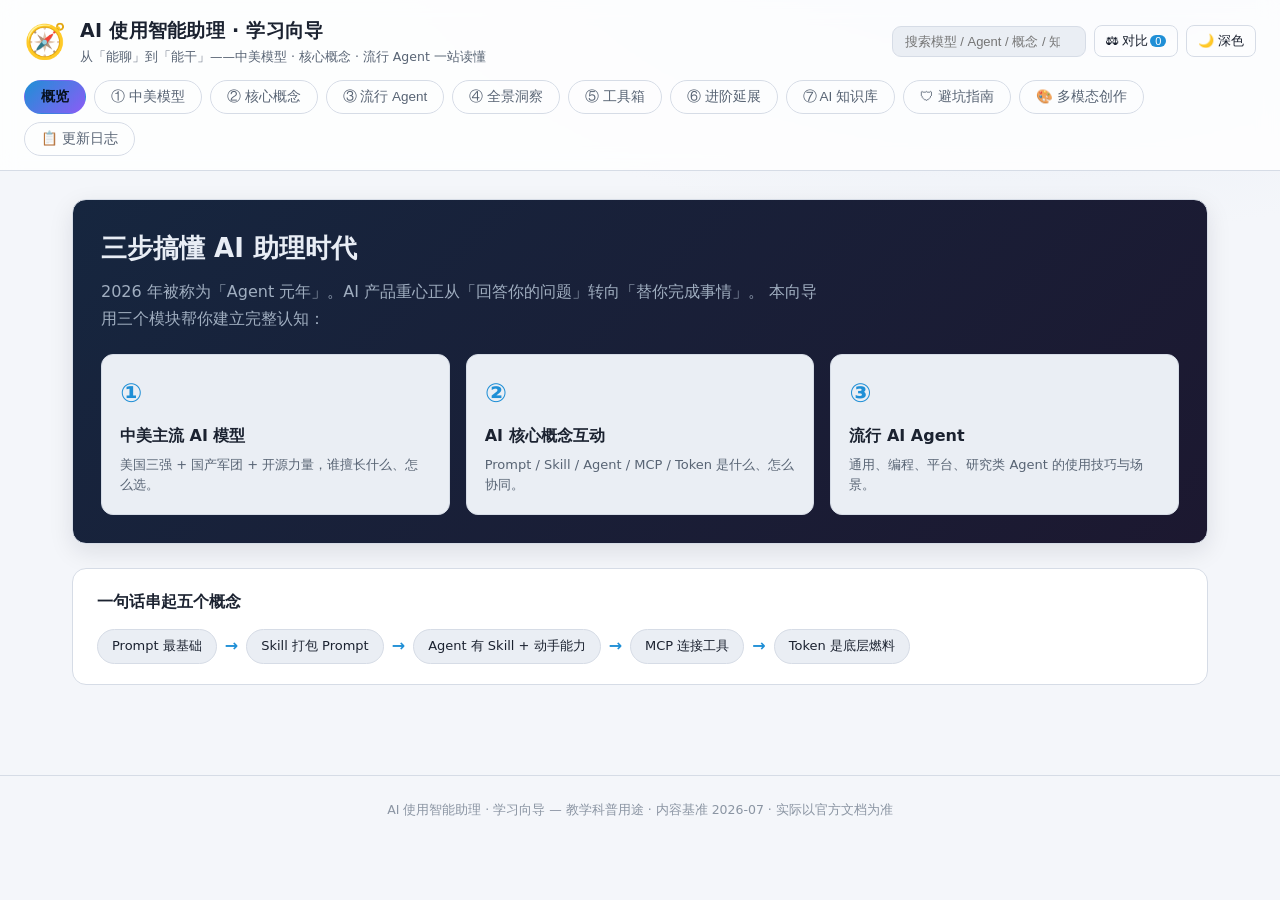
==== commit 82e2559f: "feat: add Agent book download (深入理解AI Agent-李博杰-v1.2)" ====
--- a/index.html
+++ b/index.html
@@ -1,273 +1,281 @@
-<!DOCTYPE html>
-<html lang="zh-CN">
-<head>
-  <meta charset="UTF-8" />
-  <meta name="viewport" content="width=device-width, initial-scale=1.0" />
-  <title>AI 使用智能助理 · 学习向导</title>
-  <meta name="description" content="AI 使用智能助理学习向导：中美主流 AI 模型对比、核心概念（Prompt/Skill/Agent/MCP/Token）图文互动、流行 AI Agent 使用技巧与场景，一站读懂 AI Agent 生态。" />
-  <meta property="og:title" content="AI 使用智能助理 · 学习向导" />
-  <meta property="og:description" content="中美主流 AI 模型 · 核心概念图文互动 · 流行 AI Agent 使用技巧与场景，一站读懂 AI Agent 生态。" />
-  <meta property="og:type" content="website" />
-  <meta property="og:url" content="https://yun-ai-base.github.io/ai-assistant-guide/" />
-  <link rel="icon" href="data:image/svg+xml,%3Csvg xmlns='http://www.w3.org/2000/svg' viewBox='0 0 100 100'%3E%3Ctext y='.9em' font-size='90'%3E🧭%3C/text%3E%3C/svg%3E" />
-  <link rel="stylesheet" href="css/style.css" />
-</head>
-<body>
-  <!-- 顶部 -->
-  <header class="site-header">
-    <div class="brand">
-      <span class="logo">🧭</span>
-      <div>
-        <h1>AI 使用智能助理 · 学习向导</h1>
-        <p class="subtitle">从「能聊」到「能干」——中美模型 · 核心概念 · 流行 Agent 一站读懂</p>
-      </div>
-    </div>
-    <nav class="topnav" id="topnav">
-      <button class="navbtn active" data-tab="overview">概览</button>
-      <button class="navbtn" data-tab="models">① 中美模型</button>
-      <button class="navbtn" data-tab="concepts">② 核心概念</button>
-      <button class="navbtn" data-tab="agents">③ 流行 Agent</button>
-      <button class="navbtn" data-tab="insights">④ 全景洞察</button>
-      <button class="navbtn" data-tab="toolkit">⑤ 工具箱</button>
-      <button class="navbtn" data-tab="extensions">⑥ 进阶延展</button>
-      <button class="navbtn" data-tab="knowledge">⑦ AI 知识库</button>
-      <button class="navbtn" data-tab="pitfalls">🛡 避坑指南</button>
-      <button class="navbtn" data-tab="creative">🎨 多模态创作</button>
-      <button class="navbtn" data-tab="changelog">📋 更新日志</button>
-    </nav>
-    <div class="header-tools">
-      <div class="search-wrap">
-        <input type="search" id="global-search" class="global-search" placeholder="搜索模型 / Agent / 概念 / 知识库 / 创作 / 避坑…" aria-label="全局搜索" />
-        <div class="search-results" id="search-results"></div>
-      </div>
-      <button id="compare-btn" class="icon-btn" title="对比收藏夹">⚖ 对比<span id="compare-count">0</span></button>
-      <button id="theme-toggle" class="icon-btn" title="切换深色 / 浅色">🌙 深色</button>
-    </div>
-  </header>
-
-  <div class="progress-bar" id="progress"></div>
-
-  <main>
-    <!-- 概览 -->
-    <section class="panel active" id="panel-overview">
-      <div class="hero">
-        <h2>三步搞懂 AI 助理时代</h2>
-        <p>2026 年被称为「Agent 元年」。AI 产品重心正从「回答你的问题」转向「替你完成事情」。
-          本向导用三个模块帮你建立完整认知：</p>
-        <div class="hero-cards">
-          <div class="hero-card" data-goto="models">
-            <span class="hnum">①</span>
-            <h3>中美主流 AI 模型</h3>
-            <p>美国三强 + 国产军团 + 开源力量，谁擅长什么、怎么选。</p>
-          </div>
-          <div class="hero-card" data-goto="concepts">
-            <span class="hnum">②</span>
-            <h3>AI 核心概念互动</h3>
-            <p>Prompt / Skill / Agent / MCP / Token 是什么、怎么协同。</p>
-          </div>
-          <div class="hero-card" data-goto="agents">
-            <span class="hnum">③</span>
-            <h3>流行 AI Agent</h3>
-            <p>通用、编程、平台、研究类 Agent 的使用技巧与场景。</p>
-          </div>
-        </div>
-      </div>
-      <div class="overview-flow">
-        <h3>一句话串起五个概念</h3>
-        <div class="flow-strip">
-          <span class="chip">Prompt 最基础</span><span class="arrow">→</span>
-          <span class="chip">Skill 打包 Prompt</span><span class="arrow">→</span>
-          <span class="chip">Agent 有 Skill + 动手能力</span><span class="arrow">→</span>
-          <span class="chip">MCP 连接工具</span><span class="arrow">→</span>
-          <span class="chip">Token 是底层燃料</span>
-        </div>
-      </div>
-    </section>
-
-    <!-- 模块一：模型 -->
-    <section class="panel" id="panel-models">
-      <div class="sec-head">
-        <h2>① 中美主流 AI 模型</h2>
-        <p>数据基准：2026 年中。版本与价格随厂商迭代变化，选型以官方最新文档为准。</p>
-      </div>
-      <div class="filters">
-        <div class="filter-group" id="model-country">
-          <span class="fg-label">地区</span>
-          <button class="fbtn active" data-country="all">全部</button>
-          <button class="fbtn" data-country="us">美国</button>
-          <button class="fbtn" data-country="cn">中国</button>
-        </div>
-        <div class="filter-group" id="model-type">
-          <span class="fg-label">类型</span>
-          <button class="fbtn active" data-type="all">全部</button>
-          <button class="fbtn" data-type="closed">闭源</button>
-          <button class="fbtn" data-type="open">开源</button>
-        </div>
-        <input type="search" id="model-search" class="search-input" placeholder="搜索模型 / 厂商…" />
-      </div>
-      <div class="model-grid" id="model-grid"></div>
-    </section>
-
-    <!-- 模块二：概念 -->
-    <section class="panel" id="panel-concepts">
-      <div class="sec-head">
-        <h2>② AI 核心概念 · 图文互动</h2>
-        <p>点击标签查看每个概念的图文讲解，再点下方关系图里的节点看它们如何协同。</p>
-      </div>
-      <div class="concept-tabs" id="concept-tabs"></div>
-      <div class="concept-body" id="concept-body"></div>
-
-      <div class="relation-block">
-        <h3>🧩 它们怎么协同工作？（点击节点查看）</h3>
-        <div class="relation-wrap">
-          <div class="relation-svg" id="relation-svg"></div>
-          <div class="relation-detail" id="relation-detail">
-            <h4>点击左侧流程中的任意节点</h4>
-            <p>这里会显示该环节在「用户让 Agent 整理邮件」这个真实场景里做了什么。</p>
-          </div>
-        </div>
-      </div>
-    </section>
-
-    <!-- 模块三：Agent -->
-    <section class="panel" id="panel-agents">
-      <div class="sec-head">
-        <h2>③ 流行 AI Agent</h2>
-        <p>按「中国 / 美国 / 国际」分区浏览，点开卡片看「使用技巧」与「典型场景」，部分卡片可前往官网。</p>
-      </div>
-      <div class="filters">
-        <div class="filter-group" id="agent-cat">
-          <span class="fg-label">地区</span>
-          <!-- 按钮由 JS 注入 -->
-        </div>
-        <input type="search" id="agent-search" class="search-input" placeholder="搜索 Agent…" />
-      </div>
-      <div class="agent-grid" id="agent-grid"></div>
-    </section>
-
-    <!-- 模块四：AI 全景洞察 -->
-    <section class="panel" id="panel-insights">
-      <div class="sec-head">
-        <h2>④ AI 全景洞察</h2>
-        <p>跳出具体产品，从「Vibe Coding / 未来趋势 / 职业 / 角色」四个维度，看懂 AI 时代到底在发生什么。</p>
-      </div>
-      <div class="concept-tabs" id="insight-tabs"></div>
-      <div class="insight-body" id="insight-body"></div>
-    </section>
-
-    <!-- 模块五：工具箱（5 个交互工具） -->
-    <section class="panel" id="panel-toolkit">
-      <div class="sec-head">
-        <h2>⑤ AI 工具箱</h2>
-        <p>把站点从「能看」变成「能用」：选型决策、成本估算、模型对比、提示词模板、学习路线，随手就能试。</p>
-      </div>
-      <div class="concept-tabs" id="toolkit-tabs"></div>
-      <div class="toolkit-body" id="toolkit-body"></div>
-    </section>
-
-    <!-- 模块六：进阶延展（11 个内容模块） -->
-    <section class="panel" id="panel-extensions">
-      <div class="sec-head">
-        <h2>⑥ 进阶延展</h2>
-        <p>跳出具体产品，从概念辨析、评测、安全、行业落地到伦理行动，把「AI 时代到底在发生什么」讲透。</p>
-      </div>
-      <div class="concept-tabs" id="ext-tabs"></div>
-      <div class="insight-body" id="ext-body"></div>
-    </section>
-
-    <!-- 模块七：AI 知识库 / PKM -->
-    <section class="panel" id="panel-knowledge">
-      <div class="sec-head">
-        <h2>⑦ AI 知识库 / PKM</h2>
-        <p>从「记笔记」到「建 AI 知识库」：传统双链笔记、AI 原生知识库、RAG 平台三类，点开卡片看特点、适合谁、怎么和 MCP/RAG 联动。</p>
-      </div>
-      <div class="filters">
-        <div class="filter-group" id="kb-country">
-          <span class="fg-label">地区</span>
-          <button class="fbtn active" data-country="all">全部</button>
-          <button class="fbtn" data-hot="1">★ 热门</button>
-          <button class="fbtn" data-country="cn">国内</button>
-          <button class="fbtn" data-country="us">海外</button>
-        </div>
-        <div class="filter-group" id="kb-kind">
-          <span class="fg-label">类型</span>
-          <button class="fbtn active" data-kind="all">全部</button>
-          <button class="fbtn" data-kind="pkm">传统 PKM</button>
-          <button class="fbtn" data-kind="ai-native">AI 原生</button>
-          <button class="fbtn" data-kind="rag">RAG 平台</button>
-        </div>
-        <input type="search" id="kb-search" class="search-input" placeholder="搜索知识库…" />
-      </div>
-      <div class="agent-grid" id="kb-grid"></div>
-    </section>
-
-    <!-- 模块：避坑指南 -->
-    <section class="panel" id="panel-pitfalls">
-      <div class="sec-head">
-        <h2>🛡 避坑指南</h2>
-        <p>用 AI 最该先知道的是「别踩什么坑」：幻觉、隐私、过度授权、订阅陷阱…… 每张卡片一个真实风险，附正确做法与一句口诀。</p>
-      </div>
-      <div class="filters">
-        <div class="filter-group" id="pf-cat">
-          <span class="fg-label">类型</span>
-          <button class="fbtn active" data-cat="all">全部</button>
-          <button class="fbtn" data-cat="幻觉">幻觉</button>
-          <button class="fbtn" data-cat="隐私">隐私</button>
-          <button class="fbtn" data-cat="授权">授权</button>
-          <button class="fbtn" data-cat="订阅">订阅</button>
-          <button class="fbtn" data-cat="盲信">盲信</button>
-          <button class="fbtn" data-cat="版权">版权</button>
-          <button class="fbtn" data-cat="依赖">依赖</button>
-        </div>
-        <input type="search" id="pf-search" class="search-input" placeholder="搜索坑点…" />
-      </div>
-      <div class="pf-grid" id="pf-grid"></div>
-    </section>
-
-    <!-- 模块：多模态创作 -->
-    <section class="panel" id="panel-creative">
-      <div class="sec-head">
-        <h2>🎨 多模态创作</h2>
-        <p>从「文字」到「图像 / 视频 / 音乐」：Midjourney、可灵、Suno、HeyGen…… 点开看能做什么、适合谁、怎么接进你的工作流。</p>
-      </div>
-      <div class="filters">
-        <div class="filter-group" id="cr-kind">
-          <span class="fg-label">类型</span>
-          <button class="fbtn active" data-kind="all">全部</button>
-          <button class="fbtn" data-kind="image">图像</button>
-          <button class="fbtn" data-kind="video">视频</button>
-          <button class="fbtn" data-kind="audio">音乐·音频</button>
-          <button class="fbtn" data-kind="mix">综合</button>
-        </div>
-        <div class="filter-group" id="cr-country">
-          <span class="fg-label">地区</span>
-          <button class="fbtn active" data-country="all">全部</button>
-          <button class="fbtn" data-country="cn">国内</button>
-          <button class="fbtn" data-country="us">海外</button>
-          <button class="fbtn" data-country="open">开源</button>
-        </div>
-        <input type="search" id="cr-search" class="search-input" placeholder="搜索创作工具…" />
-      </div>
-      <div class="agent-grid" id="cr-grid"></div>
-    </section>
-
-    <!-- 模块八：更新日志 -->
-    <section class="panel" id="panel-changelog">
-      <div class="sec-head">
-        <h2>⑧ 更新日志</h2>
-        <p>这个站点是怎么一步步长出来的——每次迭代都记在这里，方便你追溯内容演进。</p>
-      </div>
-      <div class="changelog" id="changelog-body"></div>
-    </section>
-  </main>
-
-  <footer class="site-footer">
-    <p>AI 使用智能助理 · 学习向导 — 教学科普用途 · 内容基准 2026-07 · 实际以官方文档为准</p>
-  </footer>
-
-  <button class="to-top" id="to-top" aria-label="返回顶部">↑</button>
-
-  <script src="js/data.js"></script>
-  <script src="js/app.js"></script>
-</body>
-</html>
+<!DOCTYPE html>
+<html lang="zh-CN">
+<head>
+  <meta charset="UTF-8" />
+  <meta name="viewport" content="width=device-width, initial-scale=1.0" />
+  <title>AI 使用智能助理 · 学习向导</title>
+  <meta name="description" content="AI 使用智能助理学习向导：中美主流 AI 模型对比、核心概念（Prompt/Skill/Agent/MCP/Token）图文互动、流行 AI Agent 使用技巧与场景，一站读懂 AI Agent 生态。" />
+  <meta property="og:title" content="AI 使用智能助理 · 学习向导" />
+  <meta property="og:description" content="中美主流 AI 模型 · 核心概念图文互动 · 流行 AI Agent 使用技巧与场景，一站读懂 AI Agent 生态。" />
+  <meta property="og:type" content="website" />
+  <meta property="og:url" content="https://yun-ai-base.github.io/ai-assistant-guide/" />
+  <link rel="icon" href="data:image/svg+xml,%3Csvg xmlns='http://www.w3.org/2000/svg' viewBox='0 0 100 100'%3E%3Ctext y='.9em' font-size='90'%3E🧭%3C/text%3E%3C/svg%3E" />
+  <link rel="stylesheet" href="css/style.css" />
+</head>
+<body>
+  <!-- 顶部 -->
+  <header class="site-header">
+    <div class="brand">
+      <span class="logo">🧭</span>
+      <div>
+        <h1>AI 使用智能助理 · 学习向导</h1>
+        <p class="subtitle">从「能聊」到「能干」——中美模型 · 核心概念 · 流行 Agent 一站读懂</p>
+      </div>
+    </div>
+    <nav class="topnav" id="topnav">
+      <button class="navbtn active" data-tab="overview">概览</button>
+      <button class="navbtn" data-tab="models">① 中美模型</button>
+      <button class="navbtn" data-tab="concepts">② 核心概念</button>
+      <button class="navbtn" data-tab="agents">③ 流行 Agent</button>
+      <button class="navbtn" data-tab="insights">④ 全景洞察</button>
+      <button class="navbtn" data-tab="toolkit">⑤ 工具箱</button>
+      <button class="navbtn" data-tab="extensions">⑥ 进阶延展</button>
+      <button class="navbtn" data-tab="knowledge">⑦ AI 知识库</button>
+      <button class="navbtn" data-tab="pitfalls">🛡 避坑指南</button>
+      <button class="navbtn" data-tab="creative">🎨 多模态创作</button>
+      <button class="navbtn" data-tab="changelog">📋 更新日志</button>
+    </nav>
+    <div class="header-tools">
+      <div class="search-wrap">
+        <input type="search" id="global-search" class="global-search" placeholder="搜索模型 / Agent / 概念 / 知识库 / 创作 / 避坑…" aria-label="全局搜索" />
+        <div class="search-results" id="search-results"></div>
+      </div>
+      <button id="compare-btn" class="icon-btn" title="对比收藏夹">⚖ 对比<span id="compare-count">0</span></button>
+      <button id="theme-toggle" class="icon-btn" title="切换深色 / 浅色">🌙 深色</button>
+    </div>
+  </header>
+
+  <div class="progress-bar" id="progress"></div>
+
+  <main>
+    <!-- 概览 -->
+    <section class="panel active" id="panel-overview">
+      <div class="hero">
+        <h2>三步搞懂 AI 助理时代</h2>
+        <p>2026 年被称为「Agent 元年」。AI 产品重心正从「回答你的问题」转向「替你完成事情」。
+          本向导用三个模块帮你建立完整认知：</p>
+        <div class="hero-cards">
+          <div class="hero-card" data-goto="models">
+            <span class="hnum">①</span>
+            <h3>中美主流 AI 模型</h3>
+            <p>美国三强 + 国产军团 + 开源力量，谁擅长什么、怎么选。</p>
+          </div>
+          <div class="hero-card" data-goto="concepts">
+            <span class="hnum">②</span>
+            <h3>AI 核心概念互动</h3>
+            <p>Prompt / Skill / Agent / MCP / Token 是什么、怎么协同。</p>
+          </div>
+          <div class="hero-card" data-goto="agents">
+            <span class="hnum">③</span>
+            <h3>流行 AI Agent</h3>
+            <p>通用、编程、平台、研究类 Agent 的使用技巧与场景。</p>
+          </div>
+        </div>
+      </div>
+      <div class="overview-flow">
+        <h3>一句话串起五个概念</h3>
+        <div class="flow-strip">
+          <span class="chip">Prompt 最基础</span><span class="arrow">→</span>
+          <span class="chip">Skill 打包 Prompt</span><span class="arrow">→</span>
+          <span class="chip">Agent 有 Skill + 动手能力</span><span class="arrow">→</span>
+          <span class="chip">MCP 连接工具</span><span class="arrow">→</span>
+          <span class="chip">Token 是底层燃料</span>
+        </div>
+      </div>
+    </section>
+
+    <!-- 模块一：模型 -->
+    <section class="panel" id="panel-models">
+      <div class="sec-head">
+        <h2>① 中美主流 AI 模型</h2>
+        <p>数据基准：2026 年中。版本与价格随厂商迭代变化，选型以官方最新文档为准。</p>
+      </div>
+      <div class="filters">
+        <div class="filter-group" id="model-country">
+          <span class="fg-label">地区</span>
+          <button class="fbtn active" data-country="all">全部</button>
+          <button class="fbtn" data-country="us">美国</button>
+          <button class="fbtn" data-country="cn">中国</button>
+        </div>
+        <div class="filter-group" id="model-type">
+          <span class="fg-label">类型</span>
+          <button class="fbtn active" data-type="all">全部</button>
+          <button class="fbtn" data-type="closed">闭源</button>
+          <button class="fbtn" data-type="open">开源</button>
+        </div>
+        <input type="search" id="model-search" class="search-input" placeholder="搜索模型 / 厂商…" />
+      </div>
+      <div class="model-grid" id="model-grid"></div>
+    </section>
+
+    <!-- 模块二：概念 -->
+    <section class="panel" id="panel-concepts">
+      <div class="sec-head">
+        <h2>② AI 核心概念 · 图文互动</h2>
+        <p>点击标签查看每个概念的图文讲解，再点下方关系图里的节点看它们如何协同。</p>
+      </div>
+      <div class="concept-tabs" id="concept-tabs"></div>
+      <div class="concept-body" id="concept-body"></div>
+
+      <div class="relation-block">
+        <h3>🧩 它们怎么协同工作？（点击节点查看）</h3>
+        <div class="relation-wrap">
+          <div class="relation-svg" id="relation-svg"></div>
+          <div class="relation-detail" id="relation-detail">
+            <h4>点击左侧流程中的任意节点</h4>
+            <p>这里会显示该环节在「用户让 Agent 整理邮件」这个真实场景里做了什么。</p>
+          </div>
+        </div>
+      </div>
+    </section>
+
+    <!-- 模块三：Agent -->
+    <section class="panel" id="panel-agents">
+      <div class="sec-head">
+        <h2>③ 流行 AI Agent</h2>
+        <p>按「中国 / 美国 / 国际」分区浏览，点开卡片看「使用技巧」与「典型场景」，部分卡片可前往官网。</p>
+      </div>
+      <div class="filters">
+        <div class="filter-group" id="agent-cat">
+          <span class="fg-label">地区</span>
+          <!-- 按钮由 JS 注入 -->
+        </div>
+        <input type="search" id="agent-search" class="search-input" placeholder="搜索 Agent…" />
+      </div>
+      <div class="agent-grid" id="agent-grid"></div>
+      <div class="book-card">
+        <div class="book-icon">📘</div>
+        <div class="book-info">
+          <h3>深入理解 AI Agent <span class="book-ver">李博杰 v1.2</span></h3>
+          <p>AI Agent 深度中文书籍，系统讲解 Agent 原理、架构与实践。</p>
+          <a href="books/AI-Agents-in-Depth-zh-CN.pdf" class="book-btn" download>📥 下载 PDF（13MB）</a>
+        </div>
+      </div>
+    </section>
+
+    <!-- 模块四：AI 全景洞察 -->
+    <section class="panel" id="panel-insights">
+      <div class="sec-head">
+        <h2>④ AI 全景洞察</h2>
+        <p>跳出具体产品，从「Vibe Coding / 未来趋势 / 职业 / 角色」四个维度，看懂 AI 时代到底在发生什么。</p>
+      </div>
+      <div class="concept-tabs" id="insight-tabs"></div>
+      <div class="insight-body" id="insight-body"></div>
+    </section>
+
+    <!-- 模块五：工具箱（5 个交互工具） -->
+    <section class="panel" id="panel-toolkit">
+      <div class="sec-head">
+        <h2>⑤ AI 工具箱</h2>
+        <p>把站点从「能看」变成「能用」：选型决策、成本估算、模型对比、提示词模板、学习路线，随手就能试。</p>
+      </div>
+      <div class="concept-tabs" id="toolkit-tabs"></div>
+      <div class="toolkit-body" id="toolkit-body"></div>
+    </section>
+
+    <!-- 模块六：进阶延展（11 个内容模块） -->
+    <section class="panel" id="panel-extensions">
+      <div class="sec-head">
+        <h2>⑥ 进阶延展</h2>
+        <p>跳出具体产品，从概念辨析、评测、安全、行业落地到伦理行动，把「AI 时代到底在发生什么」讲透。</p>
+      </div>
+      <div class="concept-tabs" id="ext-tabs"></div>
+      <div class="insight-body" id="ext-body"></div>
+    </section>
+
+    <!-- 模块七：AI 知识库 / PKM -->
+    <section class="panel" id="panel-knowledge">
+      <div class="sec-head">
+        <h2>⑦ AI 知识库 / PKM</h2>
+        <p>从「记笔记」到「建 AI 知识库」：传统双链笔记、AI 原生知识库、RAG 平台三类，点开卡片看特点、适合谁、怎么和 MCP/RAG 联动。</p>
+      </div>
+      <div class="filters">
+        <div class="filter-group" id="kb-country">
+          <span class="fg-label">地区</span>
+          <button class="fbtn active" data-country="all">全部</button>
+          <button class="fbtn" data-hot="1">★ 热门</button>
+          <button class="fbtn" data-country="cn">国内</button>
+          <button class="fbtn" data-country="us">海外</button>
+        </div>
+        <div class="filter-group" id="kb-kind">
+          <span class="fg-label">类型</span>
+          <button class="fbtn active" data-kind="all">全部</button>
+          <button class="fbtn" data-kind="pkm">传统 PKM</button>
+          <button class="fbtn" data-kind="ai-native">AI 原生</button>
+          <button class="fbtn" data-kind="rag">RAG 平台</button>
+        </div>
+        <input type="search" id="kb-search" class="search-input" placeholder="搜索知识库…" />
+      </div>
+      <div class="agent-grid" id="kb-grid"></div>
+    </section>
+
+    <!-- 模块：避坑指南 -->
+    <section class="panel" id="panel-pitfalls">
+      <div class="sec-head">
+        <h2>🛡 避坑指南</h2>
+        <p>用 AI 最该先知道的是「别踩什么坑」：幻觉、隐私、过度授权、订阅陷阱…… 每张卡片一个真实风险，附正确做法与一句口诀。</p>
+      </div>
+      <div class="filters">
+        <div class="filter-group" id="pf-cat">
+          <span class="fg-label">类型</span>
+          <button class="fbtn active" data-cat="all">全部</button>
+          <button class="fbtn" data-cat="幻觉">幻觉</button>
+          <button class="fbtn" data-cat="隐私">隐私</button>
+          <button class="fbtn" data-cat="授权">授权</button>
+          <button class="fbtn" data-cat="订阅">订阅</button>
+          <button class="fbtn" data-cat="盲信">盲信</button>
+          <button class="fbtn" data-cat="版权">版权</button>
+          <button class="fbtn" data-cat="依赖">依赖</button>
+        </div>
+        <input type="search" id="pf-search" class="search-input" placeholder="搜索坑点…" />
+      </div>
+      <div class="pf-grid" id="pf-grid"></div>
+    </section>
+
+    <!-- 模块：多模态创作 -->
+    <section class="panel" id="panel-creative">
+      <div class="sec-head">
+        <h2>🎨 多模态创作</h2>
+        <p>从「文字」到「图像 / 视频 / 音乐」：Midjourney、可灵、Suno、HeyGen…… 点开看能做什么、适合谁、怎么接进你的工作流。</p>
+      </div>
+      <div class="filters">
+        <div class="filter-group" id="cr-kind">
+          <span class="fg-label">类型</span>
+          <button class="fbtn active" data-kind="all">全部</button>
+          <button class="fbtn" data-kind="image">图像</button>
+          <button class="fbtn" data-kind="video">视频</button>
+          <button class="fbtn" data-kind="audio">音乐·音频</button>
+          <button class="fbtn" data-kind="mix">综合</button>
+        </div>
+        <div class="filter-group" id="cr-country">
+          <span class="fg-label">地区</span>
+          <button class="fbtn active" data-country="all">全部</button>
+          <button class="fbtn" data-country="cn">国内</button>
+          <button class="fbtn" data-country="us">海外</button>
+          <button class="fbtn" data-country="open">开源</button>
+        </div>
+        <input type="search" id="cr-search" class="search-input" placeholder="搜索创作工具…" />
+      </div>
+      <div class="agent-grid" id="cr-grid"></div>
+    </section>
+
+    <!-- 模块八：更新日志 -->
+    <section class="panel" id="panel-changelog">
+      <div class="sec-head">
+        <h2>⑧ 更新日志</h2>
+        <p>这个站点是怎么一步步长出来的——每次迭代都记在这里，方便你追溯内容演进。</p>
+      </div>
+      <div class="changelog" id="changelog-body"></div>
+    </section>
+  </main>
+
+  <footer class="site-footer">
+    <p>AI 使用智能助理 · 学习向导 — 教学科普用途 · 内容基准 2026-07 · 实际以官方文档为准</p>
+  </footer>
+
+  <button class="to-top" id="to-top" aria-label="返回顶部">↑</button>
+
+  <script src="js/data.js"></script>
+  <script src="js/app.js"></script>
+</body>
+</html>
--- a/css/style.css
+++ b/css/style.css
@@ -1,574 +1,594 @@
-:root {
-  --bg: #0e1117;
-  --bg-soft: #151a23;
-  --card: #1a212e;
-  --card-hover: #202a3a;
-  --border: #2a3342;
-  --text: #e6edf3;
-  --text-dim: #9aa7b8;
-  --text-faint: #6b7888;
-  --accent: #4cc2ff;
-  --accent2: #a78bfa;
-  --accent3: #34d399;
-  --us: #60a5fa;
-  --cn: #f472b6;
-  --warn: #fbbf24;
-  --radius: 14px;
-  --shadow: 0 8px 28px rgba(0,0,0,.35);
-  --bg-glow: #16243a;
-  --header-bg: rgba(14,17,23,.85);
-}
-/* ===== 浅色主题 ===== */
-:root[data-theme="light"] {
-  --bg: #f4f6fa;
-  --bg-soft: #eaeef4;
-  --card: #ffffff;
-  --card-hover: #eef2f8;
-  --border: #d6dce6;
-  --text: #1b2230;
-  --text-dim: #586474;
-  --text-faint: #8b95a3;
-  --accent: #1f8fd6;
-  --accent2: #8b5cf6;
-  --accent3: #0f9d6b;
-  --us: #2563eb;
-  --cn: #db2777;
-  --warn: #d97706;
-  --bg-glow: #e3eaf4;
-  --header-bg: rgba(255,255,255,.82);
-  --shadow: 0 8px 24px rgba(15,23,42,.10);
-}
-
-/* ===== 阅读进度条 ===== */
-.progress-bar { position: fixed; top: 0; left: 0; height: 3px; width: 0;
-  background: linear-gradient(90deg, var(--accent), var(--accent2)); z-index: 100;
-  transition: width .12s ease-out; }
-/* ===== 返回顶部 ===== */
-.to-top { position: fixed; right: 20px; bottom: 24px; width: 44px; height: 44px;
-  border-radius: 50%; background: var(--card); border: 1px solid var(--border);
-  color: var(--text); font-size: 20px; line-height: 1; cursor: pointer;
-  display: flex; align-items: center; justify-content: center;
-  opacity: 0; pointer-events: none; transition: opacity .2s, transform .2s; z-index: 60;
-  box-shadow: var(--shadow); }
-.to-top.show { opacity: 1; pointer-events: auto; }
-.to-top:hover { transform: translateY(-2px); background: var(--card-hover); }
-/* ===== 主题切换 / 图标按钮 ===== */
-.icon-btn { background: transparent; border: 1px solid var(--border); color: var(--text);
-  border-radius: 8px; padding: 6px 11px; cursor: pointer; font-size: 13px; white-space: nowrap; }
-.icon-btn:hover { background: var(--card-hover); }
-/* ===== 快捷键提示 toast ===== */
-/* ===== 顶部工具区（搜索 / 对比 / 主题） ===== */
-.header-tools { display: flex; align-items: center; gap: 8px; order: 2; }
-.topnav { flex: 1 1 100%; order: 3; }
-.search-wrap { position: relative; flex: 0 1 260px; }
-.global-search { width: 100%; padding: 7px 12px; border-radius: 9px; border: 1px solid var(--border);
-  background: var(--bg-soft); color: var(--text); font-size: 13px; }
-.global-search:focus { outline: none; border-color: var(--accent); }
-.search-results { position: absolute; top: calc(100% + 6px); right: 0; width: 320px; max-height: 60vh;
-  overflow-y: auto; background: var(--card); border: 1px solid var(--border); border-radius: 12px;
-  box-shadow: var(--shadow); padding: 6px; z-index: 90; display: none; }
-.search-results.show { display: block; }
-.sr-item { display: flex; align-items: center; gap: 8px; padding: 8px 10px; border-radius: 8px; cursor: pointer; }
-.sr-item:hover, .sr-item.active { background: var(--card-hover); }
-.sr-type { font-size: 11px; color: #fff; background: var(--accent); border-radius: 6px; padding: 1px 6px; flex: 0 0 auto; }
-.sr-type.agents { background: var(--accent3); }
-.sr-type.knowledge { background: var(--accent2); }
-.sr-type.concepts { background: var(--warn); }
-.sr-name { font-size: 13px; color: var(--text); }
-.sr-sub { font-size: 12px; color: var(--text-faint); margin-left: auto; }
-.sr-empty { padding: 12px; color: var(--text-faint); font-size: 13px; text-align: center; }
-#compare-count { display: inline-block; min-width: 16px; text-align: center; margin-left: 2px;
-  background: var(--accent); color: #fff; border-radius: 9px; font-size: 11px; padding: 0 5px; }
-/* ===== 卡片：对比按钮 ===== */
-.cmp-add { position: absolute; top: 10px; right: 10px; z-index: 5; border: 1px solid var(--border);
-  background: var(--bg-soft); color: var(--text-dim); border-radius: 8px; font-size: 12px;
-  padding: 4px 9px; cursor: pointer; transition: all .15s; }
-.cmp-add:hover { color: var(--text); border-color: var(--accent); }
-.cmp-add.on { background: var(--accent); color: #fff; border-color: var(--accent); }
-.model-card, .agent-card { position: relative; }
-/* ===== 对比弹层 ===== */
-.compare-modal { position: fixed; inset: 0; background: rgba(0,0,0,.5); z-index: 120;
-  display: none; align-items: flex-end; justify-content: center; }
-.compare-modal.show { display: flex; }
-.compare-sheet { width: min(960px, 100%); max-height: 86vh; background: var(--card);
-  border: 1px solid var(--border); border-radius: 16px 16px 0 0; box-shadow: var(--shadow);
-  display: flex; flex-direction: column; overflow: hidden; }
-.compare-head { display: flex; align-items: center; justify-content: space-between;
-  padding: 14px 18px; border-bottom: 1px solid var(--border); }
-.compare-head h3 { font-size: 15px; font-weight: 500; color: var(--text); }
-.compare-close { background: none; border: none; color: var(--text-dim); font-size: 22px; cursor: pointer; line-height: 1; }
-.compare-grid { display: flex; gap: 14px; padding: 16px 18px; overflow-x: auto; }
-.cmp-card { flex: 0 0 230px; border: 1px solid var(--border); border-radius: 12px; padding: 14px; }
-.cmp-card h4 { font-size: 15px; color: var(--text); margin-bottom: 2px; }
-.cmp-card .cmp-vendor { font-size: 12px; color: var(--text-faint); margin-bottom: 10px; }
-.cmp-row { font-size: 13px; color: var(--text-dim); padding: 5px 0; border-top: 1px dashed var(--border); }
-.cmp-row b { color: var(--text); font-weight: 500; }
-.cmp-empty { padding: 40px; text-align: center; color: var(--text-faint); font-size: 14px; }
-/* ===== 搜索命中高亮 ===== */
-.search-hit { animation: hitFlash 1.6s ease; }
-@keyframes hitFlash { 0%,40% { box-shadow: 0 0 0 2px var(--accent), var(--shadow); } 100% { box-shadow: var(--shadow); } }
-
-/* ===== 移动端适配 ===== */
-@media (max-width: 880px) {
-  .header-tools { flex: 1 1 100%; order: 4; flex-wrap: wrap; }
-  .search-wrap { flex: 1 1 100%; }
-  .global-search { width: 100%; }
-  .search-results { left: 0; right: 0; width: auto; }
-  .compare-sheet { border-radius: 0; max-height: 100vh; height: 100%; }
-}
-@media (max-width: 600px) {
-  .cmp-card { flex: 0 0 78vw; }
-}
-
-.toast { position: fixed; bottom: 84px; left: 50%; transform: translateX(-50%) translateY(8px);
-  background: var(--card); border: 1px solid var(--border); color: var(--text);
-  padding: 8px 14px; border-radius: 10px; font-size: 13px; opacity: 0;
-  transition: opacity .25s, transform .25s; z-index: 70; box-shadow: var(--shadow); pointer-events: none; }
-.toast.show { opacity: 1; transform: translateX(-50%) translateY(0); }
-/* ===== 数据来源标注 ===== */
-.data-note { font-size: 12px; color: var(--text-faint); margin-top: 8px; }
-/* ===== 站点页脚声明 ===== */
-.site-footer { text-align: center; color: var(--text-faint); font-size: 12px;
-  padding: 28px 16px 40px; border-top: 1px solid var(--border); margin-top: 24px; }
-/* ===== 概念线性图标 ===== */
-.cb-icon { width: 32px; height: 32px; margin-bottom: 8px; color: var(--accent); }
-.cb-icon svg { width: 100%; height: 100%; display: block; }
-/* ===== 更新日志 ===== */
-.changelog { max-width: 760px; margin: 0 auto; }
-.cl-item { border-left: 2px solid var(--accent); padding: 2px 0 18px 16px; margin-left: 6px; }
-.cl-date { font-size: 12px; color: var(--accent); font-weight: 500; }
-.cl-title { font-size: 15px; font-weight: 500; color: var(--text); margin: 2px 0 4px; }
-.cl-desc { font-size: 13px; color: var(--text-dim); line-height: 1.7; }
-
-
-* { box-sizing: border-box; margin: 0; padding: 0; }
-
-/* 键盘可达性：聚焦时显示清晰描边（鼠标点击不显示） */
-:focus-visible { outline: 2px solid var(--accent); outline-offset: 2px; border-radius: 6px; }
-
-body {
-  font-family: "PingFang SC", "Microsoft YaHei", "Segoe UI", system-ui, sans-serif;
-  background: radial-gradient(1200px 600px at 80% -10%, var(--bg-glow) 0%, var(--bg) 55%);
-  color: var(--text);
-  line-height: 1.6;
-  min-height: 100vh;
-}
-
-/* Header */
-.site-header {
-  position: sticky; top: 0; z-index: 50;
-  background: var(--header-bg);
-  backdrop-filter: blur(10px);
-  border-bottom: 1px solid var(--border);
-  padding: 14px 24px;
-  display: flex; flex-wrap: wrap; gap: 12px;
-  align-items: center; justify-content: space-between;
-}
-.brand { display: flex; align-items: center; gap: 14px; }
-.logo { font-size: 34px; }
-.brand h1 { font-size: 19px; letter-spacing: .3px; }
-.subtitle { font-size: 12.5px; color: var(--text-dim); margin-top: 2px; }
-
-.topnav { display: flex; gap: 8px; flex-wrap: wrap; }
-.navbtn {
-  background: transparent; color: var(--text-dim);
-  border: 1px solid var(--border); border-radius: 999px;
-  padding: 7px 16px; font-size: 13.5px; cursor: pointer;
-  transition: .18s;
-}
-.navbtn:hover { color: var(--text); border-color: var(--accent); }
-.navbtn.active {
-  background: linear-gradient(135deg, var(--accent), var(--accent2));
-  color: #07111f; border-color: transparent; font-weight: 600;
-}
-
-main { max-width: 1180px; margin: 0 auto; padding: 28px 22px 60px; }
-
-.panel { display: none; animation: fade .35s ease; }
-.panel.active { display: block; }
-@keyframes fade { from { opacity: 0; transform: translateY(8px); } to { opacity: 1; transform: none; } }
-
-.sec-head { margin-bottom: 18px; }
-.sec-head h2 { font-size: 24px; }
-.sec-head p { color: var(--text-dim); font-size: 13.5px; margin-top: 4px; }
-
-/* Hero */
-.hero { background: linear-gradient(135deg, #16263f, #1c1830); border: 1px solid var(--border); border-radius: var(--radius); padding: 28px; box-shadow: var(--shadow); }
-.hero h2 { font-size: 26px; margin-bottom: 8px; }
-.hero > p { color: var(--text-dim); max-width: 720px; }
-.hero-cards { display: grid; grid-template-columns: repeat(3, 1fr); gap: 16px; margin-top: 22px; }
-.hero-card { background: var(--bg-soft); border: 1px solid var(--border); border-radius: 12px; padding: 18px; cursor: pointer; transition: .2s; }
-@media (hover: hover) {
-  .hero-card:hover { transform: translateY(-4px); border-color: var(--accent); background: var(--card-hover); }
-}
-.hero-card .hnum { font-size: 26px; font-weight: 800; color: var(--accent); }
-.hero-card h3 { font-size: 16px; margin: 8px 0 6px; }
-.hero-card p { font-size: 13px; color: var(--text-dim); }
-
-.overview-flow { margin-top: 24px; background: var(--card); border: 1px solid var(--border); border-radius: var(--radius); padding: 20px 24px; }
-.overview-flow h3 { font-size: 16px; margin-bottom: 14px; }
-.flow-strip { display: flex; flex-wrap: wrap; align-items: center; gap: 8px; }
-.chip { background: var(--bg-soft); border: 1px solid var(--border); border-radius: 999px; padding: 6px 14px; font-size: 13px; }
-.arrow { color: var(--accent); font-weight: 700; }
-
-/* Filters */
-.filters { display: flex; flex-wrap: wrap; gap: 14px; align-items: center; margin-bottom: 20px; }
-.filter-group { display: flex; align-items: center; gap: 6px; flex-wrap: wrap; }
-.fg-label { font-size: 12.5px; color: var(--text-faint); margin-right: 2px; }
-.fbtn { background: var(--bg-soft); border: 1px solid var(--border); color: var(--text-dim); border-radius: 999px; padding: 6px 14px; font-size: 13px; cursor: pointer; transition: .15s; }
-.fbtn:hover { color: var(--text); }
-.fbtn.active { background: var(--accent); color: #07111f; border-color: transparent; font-weight: 600; }
-.search-input { margin-left: auto; background: var(--bg-soft); border: 1px solid var(--border); color: var(--text); border-radius: 10px; padding: 8px 14px; font-size: 13.5px; min-width: 200px; }
-.search-input:focus { outline: none; border-color: var(--accent); }
-
-/* Model grid */
-.model-grid { display: grid; grid-template-columns: repeat(auto-fill, minmax(330px, 1fr)); gap: 16px; }
-.model-card { background: var(--card); border: 1px solid var(--border); border-radius: var(--radius); padding: 18px; transition: .2s; position: relative; overflow: hidden; }
-@media (hover: hover) {
-  .model-card:hover { border-color: var(--accent); transform: translateY(-3px); box-shadow: var(--shadow); }
-}
-.model-card .flag { display: inline-block; font-size: 11px; padding: 1px 9px; border-radius: 999px; font-weight: 600; vertical-align: middle; margin-left: 8px; }
-.flag.us { background: rgba(96,165,250,.18); color: var(--us); }
-.flag.cn { background: rgba(244,114,182,.18); color: var(--cn); }
-.mc-head { display: flex; align-items: center; gap: 10px; margin-bottom: 6px; }
-.mc-vendor { font-size: 12.5px; color: var(--text-dim); }
-.mc-name { font-size: 18px; font-weight: 700; }
-.mc-tag { display: inline-block; font-size: 11.5px; background: linear-gradient(135deg, var(--accent), var(--accent2)); color: #07111f; padding: 3px 10px; border-radius: 999px; font-weight: 600; margin: 6px 0 10px; }
-.mc-meta { font-size: 12.5px; color: var(--text-dim); margin-bottom: 10px; }
-.mc-meta b { color: var(--text); font-weight: 600; }
-.mc-section { margin-top: 10px; }
-.mc-section h5 { font-size: 12.5px; color: var(--accent3); margin-bottom: 4px; letter-spacing: .3px; }
-.mc-list { list-style: none; font-size: 13px; color: var(--text); }
-.mc-list li { padding-left: 16px; position: relative; margin-bottom: 3px; }
-.mc-list li::before { content: "▹"; position: absolute; left: 0; color: var(--accent); }
-.mc-list.weak li::before { content: "!"; color: var(--warn); }
-.mc-price { margin-top: 10px; font-size: 12.5px; color: var(--text-dim); border-top: 1px dashed var(--border); padding-top: 8px; }
-.mc-price b { color: var(--text); }
-.model-card.cn-click { cursor: pointer; }
-/* 整卡拉伸链接：手机上可靠跳转（避免 window.open 被弹窗拦截 + 规避 iOS 首次点击=hover 问题） */
-.mc-stretch { position: absolute; inset: 0; z-index: 1; }
-.mc-site { position: relative; z-index: 2; display: inline-block; margin-top: 12px; font-size: 12.5px; color: var(--accent); text-decoration: none; font-weight: 600; }
-.mc-site:hover { text-decoration: underline; }
-
-/* Concept tabs */
-.concept-tabs { display: flex; flex-wrap: wrap; gap: 10px; margin-bottom: 18px; }
-.ctab { display: flex; align-items: center; gap: 8px; background: var(--card); border: 1px solid var(--border); color: var(--text-dim); border-radius: 12px; padding: 10px 16px; cursor: pointer; transition: .18s; font-size: 14px; }
-.ctab .ico { font-size: 18px; }
-.ctab:hover { color: var(--text); border-color: var(--accent); }
-.ctab.active { background: linear-gradient(135deg, rgba(76,194,255,.18), rgba(167,139,250,.18)); border-color: var(--accent); color: var(--text); font-weight: 600; }
-
-.concept-body { background: var(--card); border: 1px solid var(--border); border-radius: var(--radius); padding: 24px; box-shadow: var(--shadow); }
-.cb-grid { display: grid; grid-template-columns: 1.4fr 1fr; gap: 24px; }
-.cb-title { font-size: 22px; display: flex; align-items: center; gap: 10px; margin-bottom: 6px; }
-.cb-oneliner { font-size: 15px; color: var(--accent); font-weight: 600; margin-bottom: 12px; }
-.cb-def { font-size: 14px; color: var(--text); margin-bottom: 16px; }
-.cb-block { margin-bottom: 16px; }
-.cb-block h4 { font-size: 13.5px; color: var(--accent3); margin-bottom: 6px; }
-.cb-block p { font-size: 13.5px; color: var(--text-dim); }
-.cb-block.myth p { color: #fca5a5; }
-.cb-block.try p { color: #86efac; }
-.cb-block.related p { color: var(--text); }
-.cb-points { list-style: none; }
-.cb-points li { font-size: 13.5px; padding-left: 18px; position: relative; margin-bottom: 6px; color: var(--text); }
-.cb-points li::before { content: "✓"; position: absolute; left: 0; color: var(--accent3); }
-.cb-aside { background: var(--bg-soft); border: 1px solid var(--border); border-radius: 12px; padding: 18px; align-self: start; }
-.cb-aside .layer { font-size: 12px; color: var(--accent2); font-weight: 600; margin-bottom: 12px; }
-.cb-aside .analogy-title { font-size: 13px; color: var(--warn); margin-bottom: 6px; }
-.cb-aside .analogy { font-size: 13.5px; color: var(--text-dim); }
-.cb-viz { margin-top: 16px; }
-.cb-viz svg { width: 100%; height: auto; }
-
-/* Insight body（模块四：复用概念讲解的卡片视觉） */
-.insight-body { background: var(--card); border: 1px solid var(--border); border-radius: var(--radius); padding: 24px; box-shadow: var(--shadow); }
-.insight-body .cb-def { margin-bottom: 18px; }
-
-/* Top GitHub Skills */
-.top-skills { margin-top: 26px; background: var(--bg-soft); border: 1px solid var(--border); border-radius: var(--radius); padding: 22px; }
-.top-skills h3 { font-size: 17px; margin-bottom: 6px; }
-.ts-sub { font-size: 13px; color: var(--text-dim); margin-bottom: 16px; }
-.ts-grid { display: grid; grid-template-columns: repeat(auto-fill, minmax(300px, 1fr)); gap: 14px; }
-.ts-card { background: var(--card); border: 1px solid var(--border); border-radius: 12px; padding: 15px; transition: .18s; }
-@media (hover: hover) {
-  .ts-card:hover { border-color: var(--accent2); transform: translateY(-3px); }
-}
-.ts-head { display: flex; align-items: center; gap: 10px; }
-.ts-rank { font-size: 18px; font-weight: 800; color: var(--accent2); min-width: 30px; }
-.ts-titles { flex: 1; }
-.ts-name { font-size: 15px; font-weight: 700; }
-.ts-cat { font-size: 11.5px; color: var(--text-faint); }
-.ts-stars { font-size: 12.5px; color: var(--warn); font-weight: 600; white-space: nowrap; }
-.ts-one { font-size: 13px; color: var(--accent); margin: 10px 0 8px; font-weight: 600; }
-.ts-feat { list-style: none; margin-bottom: 8px; }
-.ts-feat li { font-size: 12.5px; padding-left: 14px; position: relative; margin-bottom: 3px; color: var(--text); }
-.ts-feat li::before { content: "▹"; position: absolute; left: 0; color: var(--accent2); }
-.ts-scene { font-size: 12.5px; color: var(--text-dim); margin-bottom: 10px; }
-.ts-trigger { font-size: 12px; color: #86efac; background: rgba(52,211,153,.08); border-left: 3px solid #34d399; padding: 7px 11px; border-radius: 6px; margin-bottom: 12px; }
-.ts-link { display: inline-block; font-size: 12.5px; color: var(--accent); text-decoration: none; font-weight: 600; }
-.ts-link:hover { text-decoration: underline; }
-
-/* Relation diagram */
-.relation-block { margin-top: 30px; background: var(--card); border: 1px solid var(--border); border-radius: var(--radius); padding: 22px; }
-.relation-block h3 { font-size: 17px; margin-bottom: 16px; }
-.relation-wrap { display: grid; grid-template-columns: 1.3fr 1fr; gap: 22px; }
-.relation-svg svg { width: 100%; height: auto; }
-.rel-node { cursor: pointer; transition: .15s; }
-.rel-node rect, .rel-node circle { transition: .15s; }
-@media (hover: hover) {
-  .rel-node:hover rect, .rel-node:hover circle { filter: brightness(1.25); }
-}
-.rel-node.active rect, .rel-node.active circle { stroke: var(--accent); stroke-width: 3; }
-.relation-detail { background: var(--bg-soft); border: 1px solid var(--border); border-radius: 12px; padding: 18px; align-self: start; min-height: 200px; }
-.relation-detail h4 { font-size: 16px; color: var(--accent); margin-bottom: 8px; }
-.relation-detail p { font-size: 13.5px; color: var(--text-dim); }
-
-/* Agent grid */
-.agent-grid { display: grid; grid-template-columns: repeat(auto-fill, minmax(340px, 1fr)); gap: 16px; }
-.agent-card { background: var(--card); border: 1px solid var(--border); border-radius: var(--radius); padding: 18px; transition: .2s; cursor: pointer; }
-@media (hover: hover) {
-  .agent-card:hover { border-color: var(--accent2); transform: translateY(-3px); box-shadow: var(--shadow); }
-}
-.ac-head { display: flex; justify-content: space-between; align-items: flex-start; gap: 10px; padding-right: 80px; }
-.ac-name { font-size: 18px; font-weight: 700; }
-.ac-vendor { font-size: 12.5px; color: var(--text-dim); }
-.ac-badge { font-size: 11px; background: rgba(167,139,250,.18); color: var(--accent2); padding: 4px 10px; border-radius: 999px; white-space: nowrap; }
-.ac-summary { font-size: 13.5px; color: var(--text-dim); margin: 10px 0; }
-.ac-scenes { display: flex; flex-wrap: wrap; gap: 6px; margin-bottom: 10px; }
-.ac-scene { font-size: 11.5px; background: var(--bg-soft); border: 1px solid var(--border); border-radius: 999px; padding: 3px 10px; color: var(--text-dim); }
-.ac-toggle { width: 100%; text-align: left; background: none; border: 0; font: inherit; cursor: pointer; font-size: 13px; color: var(--accent); margin-top: 6px; padding: 6px 0; }
-.ac-detail { display: none; margin-top: 14px; border-top: 1px dashed var(--border); padding-top: 14px; }
-.agent-card.open .ac-detail { display: block; }
-.ac-detail h5 { font-size: 13px; color: var(--accent3); margin: 10px 0 5px; }
-.ac-detail ul { list-style: none; }
-.ac-detail ul li { font-size: 13px; padding-left: 16px; position: relative; margin-bottom: 5px; color: var(--text); }
-.ac-detail ul li::before { content: "▹"; position: absolute; left: 0; color: var(--accent2); }
-.ac-note { font-size: 12.5px; color: var(--warn); margin-top: 10px; background: rgba(251,191,36,.08); border-left: 3px solid var(--warn); padding: 8px 12px; border-radius: 6px; }
-.ac-price { font-size: 12.5px; color: var(--text-dim); margin-top: 8px; }
-.agent-board-head { font-size: 15px; font-weight: 700; color: var(--text); margin: 4px 2px 14px; padding-bottom: 8px; border-bottom: 1px solid var(--border); }
-.ac-site { display: inline-block; margin-top: 12px; font-size: 13px; color: var(--accent); text-decoration: none; }
-.ac-site:hover { text-decoration: underline; }
-.ac-badges { display: flex; flex-direction: column; align-items: flex-end; gap: 6px; flex-shrink: 0; }
-.ac-diff { font-size: 10.5px; padding: 3px 9px; border-radius: 999px; white-space: nowrap; border: 1px solid var(--border); }
-.ac-diff[data-level="简单"] { background: rgba(52,211,153,.15); color: #34d399; border-color: rgba(52,211,153,.4); }
-.ac-diff[data-level="中等"] { background: rgba(251,191,36,.14); color: #fbbf24; border-color: rgba(251,191,36,.4); }
-.ac-diff[data-level="进阶"] { background: rgba(244,114,182,.14); color: #f472b6; border-color: rgba(244,114,182,.4); }
-.ac-extra { font-size: 13px; color: var(--text); line-height: 1.55; }
-  .kb-kind { font-size: 10.5px; padding: 3px 9px; border-radius: 999px; white-space: nowrap; border: 1px solid var(--border); }
-  .kb-kind[data-kind="pkm"] { background: rgba(56,138,221,.15); color: #378ADD; border-color: rgba(56,138,221,.4); }
-  .kb-kind[data-kind="ai-native"] { background: rgba(167,139,250,.15); color: var(--accent2); border-color: rgba(167,139,250,.4); }
-  .kb-kind[data-kind="rag"] { background: rgba(29,158,117,.15); color: #1D9E75; border-color: rgba(29,158,117,.4); }
-  /* 热门/出名产品：暖金底色，与冷色类型 chip 强区分 */
-  .agent-card.hot { background: linear-gradient(160deg, rgba(255,179,71,.30), rgba(255,138,0,.11)); border-color: rgba(255,176,64,.75); box-shadow: 0 0 0 1px rgba(255,176,64,.30), 0 6px 22px rgba(255,150,30,.20); }
-  .agent-card.hot:hover { border-color: #ffc15e; box-shadow: 0 0 0 1px rgba(255,193,94,.55), 0 8px 28px rgba(255,150,30,.30); transform: translateY(-3px); }
-  .kb-hot { font-size: 11px; padding: 3px 10px; border-radius: 999px; white-space: nowrap; background: linear-gradient(135deg, #ffc15e, #ff8c42); color: #2a1500; font-weight: 800; border: 1px solid rgba(255,200,120,.75); box-shadow: 0 2px 9px rgba(255,150,30,.35); }
-
-/* Footer */
-.site-footer { text-align: center; color: var(--text-faint); font-size: 12.5px; padding: 24px; border-top: 1px solid var(--border); margin-top: 30px; }
-
-/* Responsive */
-@media (max-width: 880px) {
-  .hero-cards { grid-template-columns: 1fr; }
-  .cb-grid, .relation-wrap { grid-template-columns: 1fr; }
-  .search-input { margin-left: 0; width: 100%; }
-  /* 小屏 7 个导航 tab 改为横向滚动，杜绝折行 */
-  .topnav {
-    flex-wrap: nowrap;
-    overflow-x: auto;
-    -webkit-overflow-scrolling: touch;
-    scroll-snap-type: x proximity;
-    scrollbar-width: none;
-    gap: 6px;
-    padding-bottom: 6px;
-  }
-  .topnav::-webkit-scrollbar { display: none; }
-  .navbtn {
-    flex: 0 0 auto;
-    white-space: nowrap;
-    scroll-snap-align: start;
-    touch-action: pan-x;
-  }
-}
-
-/* 小屏手机（≤600px）：强制单列、收紧间距，避免窄屏横向溢出 */
-@media (max-width: 600px) {
-  main { padding: 16px 14px 48px; }
-  .site-header { padding: 10px 14px; gap: 8px; }
-  .brand h1 { font-size: 16px; }
-  .subtitle { font-size: 11px; }
-  .logo { font-size: 28px; }
-  .topnav { gap: 6px; }
-  .navbtn { padding: 6px 12px; font-size: 12.5px; }
-  .sec-head h2 { font-size: 20px; }
-  .hero { padding: 20px; }
-  .hero h2 { font-size: 22px; }
-  .hero-cards { gap: 12px; }
-  .filters { gap: 10px; }
-  .fbtn { padding: 6px 12px; }
-  .search-input { min-width: 0; }
-  /* 关键：覆盖 minmax(330/300px) 的最小宽度，杜绝横向溢出 */
-  .model-grid, .agent-grid, .ts-grid { grid-template-columns: 1fr; }
-  .concept-body, .top-skills, .relation-block, .insight-body { padding: 16px; }
-  .cb-grid { gap: 16px; }
-  .cb-title { font-size: 19px; }
-  .mc-name, .ac-name { font-size: 16px; }
-  .relation-wrap { gap: 16px; }
-  .ts-head { flex-wrap: wrap; }
-  /* 触屏去除点按延迟，提升点击响应 */
-  .hero-card, .model-card, .agent-card, .rel-node, .ac-toggle { touch-action: manipulation; }
-}
-
-/* ===================== 工具箱（模块五） ===================== */
-.toolkit-body { padding: 20px; }
-.tool-card {
-  background: var(--card); border: 1px solid var(--border); border-radius: var(--radius);
-  padding: 20px; max-width: 900px;
-}
-.tool-intro { color: var(--text-dim); font-size: 13.5px; margin-bottom: 16px; }
-.tool-btn {
-  margin-top: 14px; padding: 10px 18px; border: none; border-radius: 10px; cursor: pointer;
-  background: linear-gradient(135deg, var(--accent), var(--accent2)); color: #06121f; font-weight: 700; font-size: 14px;
-  touch-action: manipulation;
-}
-.tool-btn:hover { filter: brightness(1.08); }
-.tool-note { color: var(--text-faint); font-size: 12.5px; margin-top: 10px; }
-
-/* 选型决策器 */
-.sel-step { margin-bottom: 18px; }
-.sel-q { font-weight: 600; margin-bottom: 8px; font-size: 14.5px; }
-.sel-opts { display: flex; flex-wrap: wrap; gap: 8px; }
-.sel-opt {
-  padding: 8px 14px; border: 1px solid var(--border); border-radius: 999px; background: var(--bg-soft);
-  color: var(--text); cursor: pointer; font-size: 13px; touch-action: manipulation;
-}
-.sel-opt:hover { border-color: var(--accent); }
-.sel-opt.on { background: var(--accent); color: #06121f; border-color: var(--accent); font-weight: 600; }
-.sel-result { margin-top: 8px; }
-.rec-block { background: var(--bg-soft); border: 1px solid var(--border); border-radius: 12px; padding: 16px; }
-.rec-row { display: flex; flex-wrap: wrap; align-items: center; gap: 8px; margin-bottom: 10px; }
-.rec-k { font-weight: 600; min-width: 92px; color: var(--text-dim); }
-.rec-chip { background: var(--card); border: 1px solid var(--border); border-radius: 999px; padding: 4px 12px; font-size: 12.5px; }
-.rec-tip { color: var(--text-faint); font-size: 12px; margin-top: 4px; }
-
-/* 成本计算器 */
-.calc-area {
-  width: 100%; background: var(--bg-soft); border: 1px solid var(--border); border-radius: 10px;
-  color: var(--text); padding: 12px; font-family: inherit; font-size: 14px; resize: vertical;
-}
-.calc-sum { margin: 14px 0 8px; font-size: 14px; }
-.calc-sum b { color: var(--accent); }
-
-/* 模型对比矩阵 */
-.matrix-wrap { overflow-x: auto; -webkit-overflow-scrolling: touch; margin-top: 6px; }
-.matrix { width: 100%; border-collapse: collapse; font-size: 13px; min-width: 580px; }
-.matrix th, .matrix td { border: 1px solid var(--border); padding: 9px 10px; text-align: left; }
-.matrix thead th { background: var(--bg-soft); color: var(--text); position: sticky; top: 0; }
-.matrix th[data-k] { cursor: pointer; user-select: none; }
-.matrix th[data-k]:hover { color: var(--accent); }
-.matrix tbody tr:nth-child(odd) { background: rgba(255,255,255,.02); }
-.m-name { font-weight: 600; }
-.m-price { color: var(--text-dim); }
-
-/* 提示词库 */
-.pc-cat { margin-bottom: 18px; }
-.pc-cat h4 { font-size: 14px; color: var(--accent3); margin-bottom: 10px; }
-.pc-grid { display: grid; grid-template-columns: repeat(auto-fill, minmax(260px, 1fr)); gap: 12px; }
-.pc-card { background: var(--bg-soft); border: 1px solid var(--border); border-radius: 12px; padding: 14px; display: flex; flex-direction: column; }
-.pc-title { font-weight: 600; margin-bottom: 8px; }
-.pc-text { font-size: 12.5px; color: var(--text-dim); flex: 1; line-height: 1.55; }
-.pc-copy { margin-top: 10px; align-self: flex-start; padding: 6px 12px; border: 1px solid var(--border); border-radius: 8px; background: var(--card); color: var(--accent); cursor: pointer; font-size: 12.5px; touch-action: manipulation; }
-.pc-copy:hover { border-color: var(--accent); }
-
-/* 学习路线 */
-.rm { display: grid; grid-template-columns: repeat(auto-fill, minmax(240px, 1fr)); gap: 14px; }
-.rm-item { background: var(--bg-soft); border: 1px solid var(--border); border-radius: 12px; padding: 16px; display: flex; flex-direction: column; }
-.rm-stage { font-weight: 700; font-size: 15px; color: var(--accent); margin-bottom: 6px; }
-.rm-desc { font-size: 13px; color: var(--text-dim); margin-bottom: 10px; }
-.rm-tips { list-style: none; font-size: 12.5px; color: var(--text); margin-bottom: 12px; }
-.rm-tips li { padding: 4px 0 4px 16px; position: relative; }
-.rm-tips li::before { content: "▸"; position: absolute; left: 0; color: var(--accent3); }
-.rm-go { margin-top: auto; align-self: flex-start; padding: 7px 14px; border: none; border-radius: 8px; background: var(--accent2); color: #11061f; font-weight: 600; cursor: pointer; font-size: 12.5px; touch-action: manipulation; }
-
-/* ===================== 进阶延展特殊布局（模块六） ===================== */
-/* 对照表 */
-.cmp-table { margin-top: 14px; overflow-x: auto; -webkit-overflow-scrolling: touch; }
-.cmp-table table { width: 100%; border-collapse: collapse; font-size: 13px; min-width: 520px; }
-.cmp-table th, .cmp-table td { border: 1px solid var(--border); padding: 9px 10px; text-align: left; vertical-align: top; }
-.cmp-table thead th { background: var(--bg-soft); }
-.cmp-k { background: var(--bg-soft); color: var(--text-dim); white-space: nowrap; }
-
-/* 端到端全景流 */
-.e2e { margin-top: 16px; display: flex; flex-direction: column; align-items: center; gap: 0; }
-.e2e-node { display: flex; align-items: center; gap: 12px; background: var(--card); border: 1px solid var(--border); border-radius: 12px; padding: 12px 16px; width: 100%; max-width: 420px; }
-.e2e-ico { font-size: 26px; }
-.e2e-name { font-weight: 600; }
-.e2e-sub { font-size: 12px; color: var(--text-dim); }
-.e2e-arrow { color: var(--accent); font-size: 18px; margin: 2px 0; }
-
-/* 时间线 */
-.tl { margin-top: 16px; border-left: 2px solid var(--border); padding-left: 18px; }
-.tl-item { position: relative; margin-bottom: 18px; }
-.tl-item::before { content: ""; position: absolute; left: -25px; top: 4px; width: 12px; height: 12px; border-radius: 50%; background: var(--accent); }
-.tl-y { font-weight: 700; color: var(--accent); font-size: 13px; }
-.tl-card { background: var(--card); border: 1px solid var(--border); border-radius: 10px; padding: 10px 14px; margin-top: 4px; }
-.tl-t { font-weight: 600; }
-.tl-d { font-size: 12.5px; color: var(--text-dim); margin-top: 2px; }
-
-/* 性格卡 */
-.ps-grid { margin-top: 16px; display: grid; grid-template-columns: repeat(auto-fill, minmax(220px, 1fr)); gap: 12px; }
-.ps-card { background: var(--card); border: 1px solid var(--border); border-radius: 12px; padding: 14px; }
-.ps-card.cn { border-color: var(--cn); }
-.ps-top { display: flex; justify-content: space-between; align-items: center; gap: 8px; }
-.ps-name { font-weight: 600; }
-.ps-style { color: var(--accent2); font-weight: 600; margin: 6px 0; }
-.ps-say { font-size: 12.5px; color: var(--text-dim); font-style: italic; }
-
-/* ===================== 小屏手机（≤600px）补充 ===================== */
-@media (max-width: 600px) {
-  .toolkit-body { padding: 16px; }
-  .tool-card { padding: 16px; }
-  .concept-tabs { gap: 6px; }
-  .ctab { padding: 6px 10px; font-size: 12px; }
-  .pc-grid, .rm, .ps-grid { grid-template-columns: 1fr; }
-  .e2e-node { max-width: 100%; }
-  .matrix { min-width: 520px; }
-  .cb-aside { position: static; }
-}
-
-/* 对比卡片内移除按钮 */
-.cmp-remove { margin-top: 12px; width: 100%; border: 1px solid var(--border); background: var(--bg-soft); color: var(--text-dim); border-radius: 8px; padding: 7px; font-size: 12.5px; cursor: pointer; transition: .15s; }
-.cmp-remove:hover { color: #fff; background: #e5484d; border-color: #e5484d; }
-/* 移动端：角标与对比按钮微调 */
-@media (max-width: 600px) {
-  .ac-head { padding-right: 72px; }
-  .cmp-add { font-size: 11px; padding: 3px 7px; }
-}
-
-/* ===== 避坑指南（PITFALLS） ===== */
-.pf-grid { display: grid; grid-template-columns: repeat(auto-fill, minmax(340px, 1fr)); gap: 16px; }
-.pf-card { background: var(--card); border: 1px solid var(--border); border-left: 4px solid var(--border); border-radius: var(--radius); padding: 16px 18px; }
-.pf-card.level-高危 { border-left-color: #e5484d; }
-.pf-card.level-中危 { border-left-color: #fbbf24; }
-.pf-card.level-低危 { border-left-color: #4cc2ff; }
-.pf-head { display: flex; align-items: center; gap: 12px; margin-bottom: 10px; }
-.pf-emoji { font-size: 26px; line-height: 1; }
-.pf-title { font-size: 16px; font-weight: 700; color: var(--text); }
-.pf-tags { display: flex; gap: 6px; margin-top: 4px; }
-.pf-cat { font-size: 11px; background: var(--bg-soft); color: var(--text-dim); border: 1px solid var(--border); border-radius: 999px; padding: 1px 8px; }
-.pf-level { font-size: 11px; border-radius: 999px; padding: 1px 8px; font-weight: 600; }
-.pf-card.level-高危 .pf-level { background: rgba(229,72,77,.18); color: #ff8589; }
-.pf-card.level-中危 .pf-level { background: rgba(251,191,36,.16); color: #fbbf24; }
-.pf-card.level-低危 .pf-level { background: rgba(76,194,255,.16); color: #7cd0ff; }
-.pf-block { font-size: 13px; color: var(--text-dim); margin: 8px 0; line-height: 1.7; }
-.pf-block b { color: var(--text); font-weight: 600; }
-.pf-block.fix { color: #cfe9d4; background: rgba(52,211,153,.10); border-radius: 8px; padding: 8px 10px; }
-.pf-block.fix b { color: #6ee7a8; }
-.pf-motto { font-size: 13px; color: var(--accent); margin-top: 10px; font-weight: 600; }
-
-/* 多模态创作：modality chip 配色 */
-.kb-kind[data-kind="image"] { background: rgba(76,194,255,.16); color: #7cd0ff; border-color: rgba(76,194,255,.4); }
-.kb-kind[data-kind="video"] { background: rgba(167,139,250,.16); color: #c4b5fd; border-color: rgba(167,139,250,.4); }
-.kb-kind[data-kind="audio"] { background: rgba(52,211,153,.16); color: #6ee7a8; border-color: rgba(52,211,153,.4); }
-.kb-kind[data-kind="mix"] { background: rgba(251,191,36,.16); color: #fbbf24; border-color: rgba(251,191,36,.4); }
-
-@media (max-width: 600px) {
-  .pf-grid { grid-template-columns: 1fr; }
-}
+:root {
+  --bg: #0e1117;
+  --bg-soft: #151a23;
+  --card: #1a212e;
+  --card-hover: #202a3a;
+  --border: #2a3342;
+  --text: #e6edf3;
+  --text-dim: #9aa7b8;
+  --text-faint: #6b7888;
+  --accent: #4cc2ff;
+  --accent2: #a78bfa;
+  --accent3: #34d399;
+  --us: #60a5fa;
+  --cn: #f472b6;
+  --warn: #fbbf24;
+  --radius: 14px;
+  --shadow: 0 8px 28px rgba(0,0,0,.35);
+  --bg-glow: #16243a;
+  --header-bg: rgba(14,17,23,.85);
+}
+/* ===== 浅色主题 ===== */
+:root[data-theme="light"] {
+  --bg: #f4f6fa;
+  --bg-soft: #eaeef4;
+  --card: #ffffff;
+  --card-hover: #eef2f8;
+  --border: #d6dce6;
+  --text: #1b2230;
+  --text-dim: #586474;
+  --text-faint: #8b95a3;
+  --accent: #1f8fd6;
+  --accent2: #8b5cf6;
+  --accent3: #0f9d6b;
+  --us: #2563eb;
+  --cn: #db2777;
+  --warn: #d97706;
+  --bg-glow: #e3eaf4;
+  --header-bg: rgba(255,255,255,.82);
+  --shadow: 0 8px 24px rgba(15,23,42,.10);
+}
+
+/* ===== 阅读进度条 ===== */
+.progress-bar { position: fixed; top: 0; left: 0; height: 3px; width: 0;
+  background: linear-gradient(90deg, var(--accent), var(--accent2)); z-index: 100;
+  transition: width .12s ease-out; }
+/* ===== 返回顶部 ===== */
+.to-top { position: fixed; right: 20px; bottom: 24px; width: 44px; height: 44px;
+  border-radius: 50%; background: var(--card); border: 1px solid var(--border);
+  color: var(--text); font-size: 20px; line-height: 1; cursor: pointer;
+  display: flex; align-items: center; justify-content: center;
+  opacity: 0; pointer-events: none; transition: opacity .2s, transform .2s; z-index: 60;
+  box-shadow: var(--shadow); }
+.to-top.show { opacity: 1; pointer-events: auto; }
+.to-top:hover { transform: translateY(-2px); background: var(--card-hover); }
+/* ===== 主题切换 / 图标按钮 ===== */
+.icon-btn { background: transparent; border: 1px solid var(--border); color: var(--text);
+  border-radius: 8px; padding: 6px 11px; cursor: pointer; font-size: 13px; white-space: nowrap; }
+.icon-btn:hover { background: var(--card-hover); }
+/* ===== 快捷键提示 toast ===== */
+/* ===== 顶部工具区（搜索 / 对比 / 主题） ===== */
+.header-tools { display: flex; align-items: center; gap: 8px; order: 2; }
+.topnav { flex: 1 1 100%; order: 3; }
+.search-wrap { position: relative; flex: 0 1 260px; }
+.global-search { width: 100%; padding: 7px 12px; border-radius: 9px; border: 1px solid var(--border);
+  background: var(--bg-soft); color: var(--text); font-size: 13px; }
+.global-search:focus { outline: none; border-color: var(--accent); }
+.search-results { position: absolute; top: calc(100% + 6px); right: 0; width: 320px; max-height: 60vh;
+  overflow-y: auto; background: var(--card); border: 1px solid var(--border); border-radius: 12px;
+  box-shadow: var(--shadow); padding: 6px; z-index: 90; display: none; }
+.search-results.show { display: block; }
+.sr-item { display: flex; align-items: center; gap: 8px; padding: 8px 10px; border-radius: 8px; cursor: pointer; }
+.sr-item:hover, .sr-item.active { background: var(--card-hover); }
+.sr-type { font-size: 11px; color: #fff; background: var(--accent); border-radius: 6px; padding: 1px 6px; flex: 0 0 auto; }
+.sr-type.agents { background: var(--accent3); }
+.sr-type.knowledge { background: var(--accent2); }
+.sr-type.concepts { background: var(--warn); }
+.sr-name { font-size: 13px; color: var(--text); }
+.sr-sub { font-size: 12px; color: var(--text-faint); margin-left: auto; }
+.sr-empty { padding: 12px; color: var(--text-faint); font-size: 13px; text-align: center; }
+#compare-count { display: inline-block; min-width: 16px; text-align: center; margin-left: 2px;
+  background: var(--accent); color: #fff; border-radius: 9px; font-size: 11px; padding: 0 5px; }
+/* ===== 卡片：对比按钮 ===== */
+.cmp-add { position: absolute; top: 10px; right: 10px; z-index: 5; border: 1px solid var(--border);
+  background: var(--bg-soft); color: var(--text-dim); border-radius: 8px; font-size: 12px;
+  padding: 4px 9px; cursor: pointer; transition: all .15s; }
+.cmp-add:hover { color: var(--text); border-color: var(--accent); }
+.cmp-add.on { background: var(--accent); color: #fff; border-color: var(--accent); }
+.model-card, .agent-card { position: relative; }
+/* ===== 对比弹层 ===== */
+.compare-modal { position: fixed; inset: 0; background: rgba(0,0,0,.5); z-index: 120;
+  display: none; align-items: flex-end; justify-content: center; }
+.compare-modal.show { display: flex; }
+.compare-sheet { width: min(960px, 100%); max-height: 86vh; background: var(--card);
+  border: 1px solid var(--border); border-radius: 16px 16px 0 0; box-shadow: var(--shadow);
+  display: flex; flex-direction: column; overflow: hidden; }
+.compare-head { display: flex; align-items: center; justify-content: space-between;
+  padding: 14px 18px; border-bottom: 1px solid var(--border); }
+.compare-head h3 { font-size: 15px; font-weight: 500; color: var(--text); }
+.compare-close { background: none; border: none; color: var(--text-dim); font-size: 22px; cursor: pointer; line-height: 1; }
+.compare-grid { display: flex; gap: 14px; padding: 16px 18px; overflow-x: auto; }
+.cmp-card { flex: 0 0 230px; border: 1px solid var(--border); border-radius: 12px; padding: 14px; }
+.cmp-card h4 { font-size: 15px; color: var(--text); margin-bottom: 2px; }
+.cmp-card .cmp-vendor { font-size: 12px; color: var(--text-faint); margin-bottom: 10px; }
+.cmp-row { font-size: 13px; color: var(--text-dim); padding: 5px 0; border-top: 1px dashed var(--border); }
+.cmp-row b { color: var(--text); font-weight: 500; }
+.cmp-empty { padding: 40px; text-align: center; color: var(--text-faint); font-size: 14px; }
+/* ===== 搜索命中高亮 ===== */
+.search-hit { animation: hitFlash 1.6s ease; }
+@keyframes hitFlash { 0%,40% { box-shadow: 0 0 0 2px var(--accent), var(--shadow); } 100% { box-shadow: var(--shadow); } }
+
+/* ===== 移动端适配 ===== */
+@media (max-width: 880px) {
+  .header-tools { flex: 1 1 100%; order: 4; flex-wrap: wrap; }
+  .search-wrap { flex: 1 1 100%; }
+  .global-search { width: 100%; }
+  .search-results { left: 0; right: 0; width: auto; }
+  .compare-sheet { border-radius: 0; max-height: 100vh; height: 100%; }
+}
+@media (max-width: 600px) {
+  .cmp-card { flex: 0 0 78vw; }
+}
+
+.toast { position: fixed; bottom: 84px; left: 50%; transform: translateX(-50%) translateY(8px);
+  background: var(--card); border: 1px solid var(--border); color: var(--text);
+  padding: 8px 14px; border-radius: 10px; font-size: 13px; opacity: 0;
+  transition: opacity .25s, transform .25s; z-index: 70; box-shadow: var(--shadow); pointer-events: none; }
+.toast.show { opacity: 1; transform: translateX(-50%) translateY(0); }
+/* ===== 数据来源标注 ===== */
+.data-note { font-size: 12px; color: var(--text-faint); margin-top: 8px; }
+/* ===== 站点页脚声明 ===== */
+.site-footer { text-align: center; color: var(--text-faint); font-size: 12px;
+  padding: 28px 16px 40px; border-top: 1px solid var(--border); margin-top: 24px; }
+/* ===== 概念线性图标 ===== */
+.cb-icon { width: 32px; height: 32px; margin-bottom: 8px; color: var(--accent); }
+.cb-icon svg { width: 100%; height: 100%; display: block; }
+/* ===== 更新日志 ===== */
+.changelog { max-width: 760px; margin: 0 auto; }
+.cl-item { border-left: 2px solid var(--accent); padding: 2px 0 18px 16px; margin-left: 6px; }
+.cl-date { font-size: 12px; color: var(--accent); font-weight: 500; }
+.cl-title { font-size: 15px; font-weight: 500; color: var(--text); margin: 2px 0 4px; }
+.cl-desc { font-size: 13px; color: var(--text-dim); line-height: 1.7; }
+
+
+* { box-sizing: border-box; margin: 0; padding: 0; }
+
+/* 键盘可达性：聚焦时显示清晰描边（鼠标点击不显示） */
+:focus-visible { outline: 2px solid var(--accent); outline-offset: 2px; border-radius: 6px; }
+
+body {
+  font-family: "PingFang SC", "Microsoft YaHei", "Segoe UI", system-ui, sans-serif;
+  background: radial-gradient(1200px 600px at 80% -10%, var(--bg-glow) 0%, var(--bg) 55%);
+  color: var(--text);
+  line-height: 1.6;
+  min-height: 100vh;
+}
+
+/* Header */
+.site-header {
+  position: sticky; top: 0; z-index: 50;
+  background: var(--header-bg);
+  backdrop-filter: blur(10px);
+  border-bottom: 1px solid var(--border);
+  padding: 14px 24px;
+  display: flex; flex-wrap: wrap; gap: 12px;
+  align-items: center; justify-content: space-between;
+}
+.brand { display: flex; align-items: center; gap: 14px; }
+.logo { font-size: 34px; }
+.brand h1 { font-size: 19px; letter-spacing: .3px; }
+.subtitle { font-size: 12.5px; color: var(--text-dim); margin-top: 2px; }
+
+.topnav { display: flex; gap: 8px; flex-wrap: wrap; }
+.navbtn {
+  background: transparent; color: var(--text-dim);
+  border: 1px solid var(--border); border-radius: 999px;
+  padding: 7px 16px; font-size: 13.5px; cursor: pointer;
+  transition: .18s;
+}
+.navbtn:hover { color: var(--text); border-color: var(--accent); }
+.navbtn.active {
+  background: linear-gradient(135deg, var(--accent), var(--accent2));
+  color: #07111f; border-color: transparent; font-weight: 600;
+}
+
+main { max-width: 1180px; margin: 0 auto; padding: 28px 22px 60px; }
+
+.panel { display: none; animation: fade .35s ease; }
+.panel.active { display: block; }
+@keyframes fade { from { opacity: 0; transform: translateY(8px); } to { opacity: 1; transform: none; } }
+
+.sec-head { margin-bottom: 18px; }
+.sec-head h2 { font-size: 24px; }
+.sec-head p { color: var(--text-dim); font-size: 13.5px; margin-top: 4px; }
+
+/* Hero */
+.hero { background: linear-gradient(135deg, #16263f, #1c1830); border: 1px solid var(--border); border-radius: var(--radius); padding: 28px; box-shadow: var(--shadow); }
+.hero h2 { font-size: 26px; margin-bottom: 8px; color: #e8edf5; }
+.hero > p { color: #a0aec0; max-width: 720px; line-height: 1.7; }
+.hero-cards { display: grid; grid-template-columns: repeat(3, 1fr); gap: 16px; margin-top: 22px; }
+.hero-card { background: var(--bg-soft); border: 1px solid var(--border); border-radius: 12px; padding: 18px; cursor: pointer; transition: .2s; }
+@media (hover: hover) {
+  .hero-card:hover { transform: translateY(-4px); border-color: var(--accent); background: var(--card-hover); }
+}
+.hero-card .hnum { font-size: 26px; font-weight: 800; color: var(--accent); }
+.hero-card h3 { font-size: 16px; margin: 8px 0 6px; }
+.hero-card p { font-size: 13px; color: var(--text-dim); }
+
+.overview-flow { margin-top: 24px; background: var(--card); border: 1px solid var(--border); border-radius: var(--radius); padding: 20px 24px; }
+.overview-flow h3 { font-size: 16px; margin-bottom: 14px; }
+.flow-strip { display: flex; flex-wrap: wrap; align-items: center; gap: 8px; }
+.chip { background: var(--bg-soft); border: 1px solid var(--border); border-radius: 999px; padding: 6px 14px; font-size: 13px; }
+.arrow { color: var(--accent); font-weight: 700; }
+
+/* Filters */
+.filters { display: flex; flex-wrap: wrap; gap: 14px; align-items: center; margin-bottom: 20px; }
+.filter-group { display: flex; align-items: center; gap: 6px; flex-wrap: wrap; }
+.fg-label { font-size: 12.5px; color: var(--text-faint); margin-right: 2px; }
+.fbtn { background: var(--bg-soft); border: 1px solid var(--border); color: var(--text-dim); border-radius: 999px; padding: 6px 14px; font-size: 13px; cursor: pointer; transition: .15s; }
+.fbtn:hover { color: var(--text); }
+.fbtn.active { background: var(--accent); color: #07111f; border-color: transparent; font-weight: 600; }
+.search-input { margin-left: auto; background: var(--bg-soft); border: 1px solid var(--border); color: var(--text); border-radius: 10px; padding: 8px 14px; font-size: 13.5px; min-width: 200px; }
+.search-input:focus { outline: none; border-color: var(--accent); }
+
+/* Model grid */
+.model-grid { display: grid; grid-template-columns: repeat(auto-fill, minmax(330px, 1fr)); gap: 16px; }
+.model-card { background: var(--card); border: 1px solid var(--border); border-radius: var(--radius); padding: 18px; transition: .2s; position: relative; overflow: hidden; }
+@media (hover: hover) {
+  .model-card:hover { border-color: var(--accent); transform: translateY(-3px); box-shadow: var(--shadow); }
+}
+.model-card .flag { display: inline-block; font-size: 11px; padding: 1px 9px; border-radius: 999px; font-weight: 600; vertical-align: middle; margin-left: 8px; }
+.flag.us { background: rgba(96,165,250,.18); color: var(--us); }
+.flag.cn { background: rgba(244,114,182,.18); color: var(--cn); }
+.mc-head { display: flex; align-items: center; gap: 10px; margin-bottom: 6px; }
+.mc-vendor { font-size: 12.5px; color: var(--text-dim); }
+.mc-name { font-size: 18px; font-weight: 700; }
+.mc-tag { display: inline-block; font-size: 11.5px; background: linear-gradient(135deg, var(--accent), var(--accent2)); color: #07111f; padding: 3px 10px; border-radius: 999px; font-weight: 600; margin: 6px 0 10px; }
+.mc-meta { font-size: 12.5px; color: var(--text-dim); margin-bottom: 10px; }
+.mc-meta b { color: var(--text); font-weight: 600; }
+.mc-section { margin-top: 10px; }
+.mc-section h5 { font-size: 12.5px; color: var(--accent3); margin-bottom: 4px; letter-spacing: .3px; }
+.mc-list { list-style: none; font-size: 13px; color: var(--text); }
+.mc-list li { padding-left: 16px; position: relative; margin-bottom: 3px; }
+.mc-list li::before { content: "▹"; position: absolute; left: 0; color: var(--accent); }
+.mc-list.weak li::before { content: "!"; color: var(--warn); }
+.mc-price { margin-top: 10px; font-size: 12.5px; color: var(--text-dim); border-top: 1px dashed var(--border); padding-top: 8px; }
+.mc-price b { color: var(--text); }
+.model-card.cn-click { cursor: pointer; }
+/* 整卡拉伸链接：手机上可靠跳转（避免 window.open 被弹窗拦截 + 规避 iOS 首次点击=hover 问题） */
+.mc-stretch { position: absolute; inset: 0; z-index: 1; }
+.mc-site { position: relative; z-index: 2; display: inline-block; margin-top: 12px; font-size: 12.5px; color: var(--accent); text-decoration: none; font-weight: 600; }
+.mc-site:hover { text-decoration: underline; }
+
+/* Concept tabs */
+.concept-tabs { display: flex; flex-wrap: wrap; gap: 10px; margin-bottom: 18px; }
+.ctab { display: flex; align-items: center; gap: 8px; background: var(--card); border: 1px solid var(--border); color: var(--text-dim); border-radius: 12px; padding: 10px 16px; cursor: pointer; transition: .18s; font-size: 14px; }
+.ctab .ico { font-size: 18px; }
+.ctab:hover { color: var(--text); border-color: var(--accent); }
+.ctab.active { background: linear-gradient(135deg, rgba(76,194,255,.18), rgba(167,139,250,.18)); border-color: var(--accent); color: var(--text); font-weight: 600; }
+
+.concept-body { background: var(--card); border: 1px solid var(--border); border-radius: var(--radius); padding: 24px; box-shadow: var(--shadow); }
+.cb-grid { display: grid; grid-template-columns: 1.4fr 1fr; gap: 24px; }
+.cb-title { font-size: 22px; display: flex; align-items: center; gap: 10px; margin-bottom: 6px; }
+.cb-oneliner { font-size: 15px; color: var(--accent); font-weight: 600; margin-bottom: 12px; }
+.cb-def { font-size: 14px; color: var(--text); margin-bottom: 16px; }
+.cb-block { margin-bottom: 16px; }
+.cb-block h4 { font-size: 13.5px; color: var(--accent3); margin-bottom: 6px; }
+.cb-block p { font-size: 13.5px; color: var(--text-dim); }
+.cb-block.myth p { color: #dc2626; font-weight: 600; }
+.cb-block.try p { color: #16a34a; font-weight: 600; }
+.cb-block.related p { color: var(--text); }
+.cb-points { list-style: none; }
+.cb-points li { font-size: 13.5px; padding-left: 18px; position: relative; margin-bottom: 6px; color: var(--text); }
+.cb-points li::before { content: "✓"; position: absolute; left: 0; color: var(--accent3); }
+.cb-aside { background: var(--bg-soft); border: 1px solid var(--border); border-radius: 12px; padding: 18px; align-self: start; }
+.cb-aside .layer { font-size: 12px; color: var(--accent2); font-weight: 600; margin-bottom: 12px; }
+.cb-aside .analogy-title { font-size: 13px; color: var(--warn); margin-bottom: 6px; }
+.cb-aside .analogy { font-size: 13.5px; color: var(--text-dim); }
+.cb-viz { margin-top: 16px; }
+.cb-viz svg { width: 100%; height: auto; }
+
+/* Insight body（模块四：复用概念讲解的卡片视觉） */
+.insight-body { background: var(--card); border: 1px solid var(--border); border-radius: var(--radius); padding: 24px; box-shadow: var(--shadow); }
+.insight-body .cb-def { margin-bottom: 18px; }
+
+/* Top GitHub Skills */
+.top-skills { margin-top: 26px; background: var(--bg-soft); border: 1px solid var(--border); border-radius: var(--radius); padding: 22px; }
+.top-skills h3 { font-size: 17px; margin-bottom: 6px; }
+.ts-sub { font-size: 13px; color: var(--text-dim); margin-bottom: 16px; }
+.ts-grid { display: grid; grid-template-columns: repeat(auto-fill, minmax(300px, 1fr)); gap: 14px; }
+.ts-card { background: var(--card); border: 1px solid var(--border); border-radius: 12px; padding: 15px; transition: .18s; }
+@media (hover: hover) {
+  .ts-card:hover { border-color: var(--accent2); transform: translateY(-3px); }
+}
+.ts-head { display: flex; align-items: center; gap: 10px; }
+.ts-rank { font-size: 18px; font-weight: 800; color: var(--accent2); min-width: 30px; }
+.ts-titles { flex: 1; }
+.ts-name { font-size: 15px; font-weight: 700; }
+.ts-cat { font-size: 11.5px; color: var(--text-faint); }
+.ts-stars { font-size: 12.5px; color: var(--warn); font-weight: 600; white-space: nowrap; }
+.ts-one { font-size: 13px; color: var(--accent); margin: 10px 0 8px; font-weight: 600; }
+.ts-feat { list-style: none; margin-bottom: 8px; }
+.ts-feat li { font-size: 12.5px; padding-left: 14px; position: relative; margin-bottom: 3px; color: var(--text); }
+.ts-feat li::before { content: "▹"; position: absolute; left: 0; color: var(--accent2); }
+.ts-scene { font-size: 12.5px; color: var(--text-dim); margin-bottom: 10px; }
+.ts-trigger { font-size: 12px; color: #16a34a; background: rgba(22,163,74,.10); border-left: 3px solid #16a34a; padding: 7px 11px; border-radius: 6px; margin-bottom: 12px; font-weight: 500; }
+.ts-link { display: inline-block; font-size: 12.5px; color: var(--accent); text-decoration: none; font-weight: 600; }
+.ts-link:hover { text-decoration: underline; }
+
+/* Relation diagram */
+.relation-block { margin-top: 30px; background: var(--card); border: 1px solid var(--border); border-radius: var(--radius); padding: 22px; }
+.relation-block h3 { font-size: 17px; margin-bottom: 16px; }
+.relation-wrap { display: grid; grid-template-columns: 1.3fr 1fr; gap: 22px; }
+.relation-svg svg { width: 100%; height: auto; }
+.rel-node { cursor: pointer; transition: .15s; }
+.rel-node rect, .rel-node circle { transition: .15s; }
+@media (hover: hover) {
+  .rel-node:hover rect, .rel-node:hover circle { filter: brightness(1.25); }
+}
+.rel-node.active rect, .rel-node.active circle { stroke: var(--accent); stroke-width: 3; }
+.relation-detail { background: var(--bg-soft); border: 1px solid var(--border); border-radius: 12px; padding: 18px; align-self: start; min-height: 200px; }
+.relation-detail h4 { font-size: 16px; color: var(--accent); margin-bottom: 8px; }
+.relation-detail p { font-size: 13.5px; color: var(--text-dim); }
+
+/* Agent grid */
+.agent-grid { display: grid; grid-template-columns: repeat(auto-fill, minmax(340px, 1fr)); gap: 16px; }
+.agent-card { background: var(--card); border: 1px solid var(--border); border-radius: var(--radius); padding: 18px; transition: .2s; cursor: pointer; }
+@media (hover: hover) {
+  .agent-card:hover { border-color: var(--accent2); transform: translateY(-3px); box-shadow: var(--shadow); }
+}
+.ac-head { display: flex; justify-content: space-between; align-items: flex-start; gap: 10px; padding-right: 80px; }
+.ac-name { font-size: 18px; font-weight: 700; }
+.ac-vendor { font-size: 12.5px; color: var(--text-dim); }
+.ac-badge { font-size: 11px; background: rgba(167,139,250,.18); color: var(--accent2); padding: 4px 10px; border-radius: 999px; white-space: nowrap; }
+.ac-summary { font-size: 13.5px; color: var(--text-dim); margin: 10px 0; }
+.ac-scenes { display: flex; flex-wrap: wrap; gap: 6px; margin-bottom: 10px; }
+.ac-scene { font-size: 11.5px; background: var(--bg-soft); border: 1px solid var(--border); border-radius: 999px; padding: 3px 10px; color: var(--text-dim); }
+.ac-toggle { width: 100%; text-align: left; background: none; border: 0; font: inherit; cursor: pointer; font-size: 13px; color: var(--accent); margin-top: 6px; padding: 6px 0; }
+.ac-detail { display: none; margin-top: 14px; border-top: 1px dashed var(--border); padding-top: 14px; }
+.agent-card.open .ac-detail { display: block; }
+.ac-detail h5 { font-size: 13px; color: var(--accent3); margin: 10px 0 5px; }
+.ac-detail ul { list-style: none; }
+.ac-detail ul li { font-size: 13px; padding-left: 16px; position: relative; margin-bottom: 5px; color: var(--text); }
+.ac-detail ul li::before { content: "▹"; position: absolute; left: 0; color: var(--accent2); }
+.ac-note { font-size: 12.5px; color: var(--warn); margin-top: 10px; background: rgba(251,191,36,.08); border-left: 3px solid var(--warn); padding: 8px 12px; border-radius: 6px; }
+.ac-price { font-size: 12.5px; color: var(--text-dim); margin-top: 8px; }
+.agent-board-head { font-size: 15px; font-weight: 700; color: var(--text); margin: 4px 2px 14px; padding-bottom: 8px; border-bottom: 1px solid var(--border); }
+.ac-site { display: inline-block; margin-top: 12px; font-size: 13px; color: var(--accent); text-decoration: none; }
+.ac-site:hover { text-decoration: underline; }
+.ac-badges { display: flex; flex-direction: column; align-items: flex-end; gap: 6px; flex-shrink: 0; }
+.ac-diff { font-size: 10.5px; padding: 3px 9px; border-radius: 999px; white-space: nowrap; border: 1px solid var(--border); }
+.ac-diff[data-level="简单"] { background: rgba(22,163,74,.15); color: #15803d; border-color: rgba(22,163,74,.4); }
+.ac-diff[data-level="中等"] { background: rgba(161,98,7,.14); color: #a16207; border-color: rgba(161,98,7,.4); }
+.ac-diff[data-level="进阶"] { background: rgba(190,24,93,.14); color: #be185d; border-color: rgba(190,24,93,.4); }
+.ac-extra { font-size: 13px; color: var(--text); line-height: 1.55; }
+  .kb-kind { font-size: 10.5px; padding: 3px 9px; border-radius: 999px; white-space: nowrap; border: 1px solid var(--border); }
+  .kb-kind[data-kind="pkm"] { background: rgba(56,138,221,.15); color: #378ADD; border-color: rgba(56,138,221,.4); }
+  .kb-kind[data-kind="ai-native"] { background: rgba(167,139,250,.15); color: var(--accent2); border-color: rgba(167,139,250,.4); }
+  .kb-kind[data-kind="rag"] { background: rgba(29,158,117,.15); color: #1D9E75; border-color: rgba(29,158,117,.4); }
+  /* 热门/出名产品：暖金底色，与冷色类型 chip 强区分 */
+  .agent-card.hot { background: linear-gradient(160deg, rgba(255,179,71,.30), rgba(255,138,0,.11)); border-color: rgba(255,176,64,.75); box-shadow: 0 0 0 1px rgba(255,176,64,.30), 0 6px 22px rgba(255,150,30,.20); }
+  .agent-card.hot:hover { border-color: #ffc15e; box-shadow: 0 0 0 1px rgba(255,193,94,.55), 0 8px 28px rgba(255,150,30,.30); transform: translateY(-3px); }
+  .kb-hot { font-size: 11px; padding: 3px 10px; border-radius: 999px; white-space: nowrap; background: linear-gradient(135deg, #ffc15e, #ff8c42); color: #2a1500; font-weight: 800; border: 1px solid rgba(255,200,120,.75); box-shadow: 0 2px 9px rgba(255,150,30,.35); }
+
+/* Footer */
+.site-footer { text-align: center; color: var(--text-faint); font-size: 12.5px; padding: 24px; border-top: 1px solid var(--border); margin-top: 30px; }
+
+/* Responsive */
+@media (max-width: 880px) {
+  .hero-cards { grid-template-columns: 1fr; }
+  .cb-grid, .relation-wrap { grid-template-columns: 1fr; }
+  .search-input { margin-left: 0; width: 100%; }
+  /* 小屏 7 个导航 tab 改为横向滚动，杜绝折行 */
+  .topnav {
+    flex-wrap: nowrap;
+    overflow-x: auto;
+    -webkit-overflow-scrolling: touch;
+    scroll-snap-type: x proximity;
+    scrollbar-width: none;
+    gap: 6px;
+    padding-bottom: 6px;
+  }
+  .topnav::-webkit-scrollbar { display: none; }
+  .navbtn {
+    flex: 0 0 auto;
+    white-space: nowrap;
+    scroll-snap-align: start;
+    touch-action: pan-x;
+  }
+}
+
+/* 小屏手机（≤600px）：强制单列、收紧间距，避免窄屏横向溢出 */
+@media (max-width: 600px) {
+  main { padding: 16px 14px 48px; }
+  .site-header { padding: 10px 14px; gap: 8px; }
+  .brand h1 { font-size: 16px; }
+  .subtitle { font-size: 11px; }
+  .logo { font-size: 28px; }
+  .topnav { gap: 6px; }
+  .navbtn { padding: 6px 12px; font-size: 12.5px; }
+  .sec-head h2 { font-size: 20px; }
+  .hero { padding: 20px; }
+  .hero h2 { font-size: 22px; }
+  .hero-cards { gap: 12px; }
+  .filters { gap: 10px; }
+  .fbtn { padding: 6px 12px; }
+  .search-input { min-width: 0; }
+  /* 关键：覆盖 minmax(330/300px) 的最小宽度，杜绝横向溢出 */
+  .model-grid, .agent-grid, .ts-grid { grid-template-columns: 1fr; }
+  .concept-body, .top-skills, .relation-block, .insight-body { padding: 16px; }
+  .cb-grid { gap: 16px; }
+  .cb-title { font-size: 19px; }
+  .mc-name, .ac-name { font-size: 16px; }
+  .relation-wrap { gap: 16px; }
+  .ts-head { flex-wrap: wrap; }
+  /* 触屏去除点按延迟，提升点击响应 */
+  .hero-card, .model-card, .agent-card, .rel-node, .ac-toggle { touch-action: manipulation; }
+}
+
+/* ===================== 工具箱（模块五） ===================== */
+.toolkit-body { padding: 20px; }
+.tool-card {
+  background: var(--card); border: 1px solid var(--border); border-radius: var(--radius);
+  padding: 20px; max-width: 900px;
+}
+.tool-intro { color: var(--text-dim); font-size: 13.5px; margin-bottom: 16px; }
+.tool-btn {
+  margin-top: 14px; padding: 10px 18px; border: none; border-radius: 10px; cursor: pointer;
+  background: linear-gradient(135deg, var(--accent), var(--accent2)); color: #06121f; font-weight: 700; font-size: 14px;
+  touch-action: manipulation;
+}
+.tool-btn:hover { filter: brightness(1.08); }
+.tool-note { color: var(--text-faint); font-size: 12.5px; margin-top: 10px; }
+
+/* 选型决策器 */
+.sel-step { margin-bottom: 18px; }
+.sel-q { font-weight: 600; margin-bottom: 8px; font-size: 14.5px; }
+.sel-opts { display: flex; flex-wrap: wrap; gap: 8px; }
+.sel-opt {
+  padding: 8px 14px; border: 1px solid var(--border); border-radius: 999px; background: var(--bg-soft);
+  color: var(--text); cursor: pointer; font-size: 13px; touch-action: manipulation;
+}
+.sel-opt:hover { border-color: var(--accent); }
+.sel-opt.on { background: var(--accent); color: #06121f; border-color: var(--accent); font-weight: 600; }
+.sel-result { margin-top: 8px; }
+.rec-block { background: var(--bg-soft); border: 1px solid var(--border); border-radius: 12px; padding: 16px; }
+.rec-row { display: flex; flex-wrap: wrap; align-items: center; gap: 8px; margin-bottom: 10px; }
+.rec-k { font-weight: 600; min-width: 92px; color: var(--text-dim); }
+.rec-chip { background: var(--card); border: 1px solid var(--border); border-radius: 999px; padding: 4px 12px; font-size: 12.5px; }
+.rec-tip { color: var(--text-faint); font-size: 12px; margin-top: 4px; }
+
+/* 成本计算器 */
+.calc-area {
+  width: 100%; background: var(--bg-soft); border: 1px solid var(--border); border-radius: 10px;
+  color: var(--text); padding: 12px; font-family: inherit; font-size: 14px; resize: vertical;
+}
+.calc-sum { margin: 14px 0 8px; font-size: 14px; }
+.calc-sum b { color: var(--accent); }
+
+/* 模型对比矩阵 */
+.matrix-wrap { overflow-x: auto; -webkit-overflow-scrolling: touch; margin-top: 6px; }
+.matrix { width: 100%; border-collapse: collapse; font-size: 13px; min-width: 580px; }
+.matrix th, .matrix td { border: 1px solid var(--border); padding: 9px 10px; text-align: left; }
+.matrix thead th { background: var(--bg-soft); color: var(--text); position: sticky; top: 0; }
+.matrix th[data-k] { cursor: pointer; user-select: none; }
+.matrix th[data-k]:hover { color: var(--accent); }
+.matrix tbody tr:nth-child(odd) { background: rgba(255,255,255,.02); }
+.m-name { font-weight: 600; }
+.m-price { color: var(--text-dim); }
+
+/* 提示词库 */
+.pc-cat { margin-bottom: 18px; }
+.pc-cat h4 { font-size: 14px; color: var(--accent3); margin-bottom: 10px; }
+.pc-grid { display: grid; grid-template-columns: repeat(auto-fill, minmax(260px, 1fr)); gap: 12px; }
+.pc-card { background: var(--bg-soft); border: 1px solid var(--border); border-radius: 12px; padding: 14px; display: flex; flex-direction: column; }
+.pc-title { font-weight: 600; margin-bottom: 8px; }
+.pc-text { font-size: 12.5px; color: var(--text-dim); flex: 1; line-height: 1.55; }
+.pc-copy { margin-top: 10px; align-self: flex-start; padding: 6px 12px; border: 1px solid var(--border); border-radius: 8px; background: var(--card); color: var(--accent); cursor: pointer; font-size: 12.5px; touch-action: manipulation; }
+.pc-copy:hover { border-color: var(--accent); }
+
+/* 学习路线 */
+.rm { display: grid; grid-template-columns: repeat(auto-fill, minmax(240px, 1fr)); gap: 14px; }
+.rm-item { background: var(--bg-soft); border: 1px solid var(--border); border-radius: 12px; padding: 16px; display: flex; flex-direction: column; }
+.rm-stage { font-weight: 700; font-size: 15px; color: var(--accent); margin-bottom: 6px; }
+.rm-desc { font-size: 13px; color: var(--text-dim); margin-bottom: 10px; }
+.rm-tips { list-style: none; font-size: 12.5px; color: var(--text); margin-bottom: 12px; }
+.rm-tips li { padding: 4px 0 4px 16px; position: relative; }
+.rm-tips li::before { content: "▸"; position: absolute; left: 0; color: var(--accent3); }
+.rm-go { margin-top: auto; align-self: flex-start; padding: 7px 14px; border: none; border-radius: 8px; background: var(--accent2); color: #11061f; font-weight: 600; cursor: pointer; font-size: 12.5px; touch-action: manipulation; }
+
+/* ===================== 进阶延展特殊布局（模块六） ===================== */
+/* 对照表 */
+.cmp-table { margin-top: 14px; overflow-x: auto; -webkit-overflow-scrolling: touch; }
+.cmp-table table { width: 100%; border-collapse: collapse; font-size: 13px; min-width: 520px; }
+.cmp-table th, .cmp-table td { border: 1px solid var(--border); padding: 9px 10px; text-align: left; vertical-align: top; }
+.cmp-table thead th { background: var(--bg-soft); }
+.cmp-k { background: var(--bg-soft); color: var(--text-dim); white-space: nowrap; }
+
+/* 端到端全景流 */
+.e2e { margin-top: 16px; display: flex; flex-direction: column; align-items: center; gap: 0; }
+.e2e-node { display: flex; align-items: center; gap: 12px; background: var(--card); border: 1px solid var(--border); border-radius: 12px; padding: 12px 16px; width: 100%; max-width: 420px; }
+.e2e-ico { font-size: 26px; }
+.e2e-name { font-weight: 600; }
+.e2e-sub { font-size: 12px; color: var(--text-dim); }
+.e2e-arrow { color: var(--accent); font-size: 18px; margin: 2px 0; }
+
+/* 时间线 */
+.tl { margin-top: 16px; border-left: 2px solid var(--border); padding-left: 18px; }
+.tl-item { position: relative; margin-bottom: 18px; }
+.tl-item::before { content: ""; position: absolute; left: -25px; top: 4px; width: 12px; height: 12px; border-radius: 50%; background: var(--accent); }
+.tl-y { font-weight: 700; color: var(--accent); font-size: 13px; }
+.tl-card { background: var(--card); border: 1px solid var(--border); border-radius: 10px; padding: 10px 14px; margin-top: 4px; }
+.tl-t { font-weight: 600; }
+.tl-d { font-size: 12.5px; color: var(--text-dim); margin-top: 2px; }
+
+/* 性格卡 */
+.ps-grid { margin-top: 16px; display: grid; grid-template-columns: repeat(auto-fill, minmax(220px, 1fr)); gap: 12px; }
+.ps-card { background: var(--card); border: 1px solid var(--border); border-radius: 12px; padding: 14px; }
+.ps-card.cn { border-color: var(--cn); }
+.ps-top { display: flex; justify-content: space-between; align-items: center; gap: 8px; }
+.ps-name { font-weight: 600; }
+.ps-style { color: var(--accent2); font-weight: 600; margin: 6px 0; }
+.ps-say { font-size: 12.5px; color: var(--text-dim); font-style: italic; }
+
+/* ===================== 小屏手机（≤600px）补充 ===================== */
+@media (max-width: 600px) {
+  .toolkit-body { padding: 16px; }
+  .tool-card { padding: 16px; }
+  .concept-tabs { gap: 6px; }
+  .ctab { padding: 6px 10px; font-size: 12px; }
+  .pc-grid, .rm, .ps-grid { grid-template-columns: 1fr; }
+  .e2e-node { max-width: 100%; }
+  .matrix { min-width: 520px; }
+  .cb-aside { position: static; }
+}
+
+/* 对比卡片内移除按钮 */
+.cmp-remove { margin-top: 12px; width: 100%; border: 1px solid var(--border); background: var(--bg-soft); color: var(--text-dim); border-radius: 8px; padding: 7px; font-size: 12.5px; cursor: pointer; transition: .15s; }
+.cmp-remove:hover { color: #fff; background: #e5484d; border-color: #e5484d; }
+/* 移动端：角标与对比按钮微调 */
+@media (max-width: 600px) {
+  .ac-head { padding-right: 72px; }
+  .cmp-add { font-size: 11px; padding: 3px 7px; }
+}
+
+/* ===== 避坑指南（PITFALLS） ===== */
+.pf-grid { display: grid; grid-template-columns: repeat(auto-fill, minmax(340px, 1fr)); gap: 16px; }
+.pf-card { background: var(--card); border: 1px solid var(--border); border-left: 4px solid var(--border); border-radius: var(--radius); padding: 16px 18px; }
+.pf-card.level-高危 { border-left-color: #e5484d; }
+.pf-card.level-中危 { border-left-color: #fbbf24; }
+.pf-card.level-低危 { border-left-color: #4cc2ff; }
+.pf-head { display: flex; align-items: center; gap: 12px; margin-bottom: 10px; }
+.pf-emoji { font-size: 26px; line-height: 1; }
+.pf-title { font-size: 16px; font-weight: 700; color: var(--text); }
+.pf-tags { display: flex; gap: 6px; margin-top: 4px; }
+.pf-cat { font-size: 11px; background: var(--bg-soft); color: var(--text-dim); border: 1px solid var(--border); border-radius: 999px; padding: 1px 8px; }
+.pf-level { font-size: 11px; border-radius: 999px; padding: 1px 8px; font-weight: 600; }
+.pf-card.level-高危 .pf-level { background: rgba(220,38,38,.18); color: #dc2626; }
+.pf-card.level-中危 .pf-level { background: rgba(161,98,7,.16); color: #a16207; }
+.pf-card.level-低危 .pf-level { background: rgba(37,99,235,.16); color: #2563eb; }
+.pf-block { font-size: 13px; color: var(--text-dim); margin: 8px 0; line-height: 1.7; }
+.pf-block b { color: var(--text); font-weight: 600; }
+.pf-block.fix { color: #166534; background: rgba(52,211,153,.10); border-radius: 8px; padding: 8px 10px; }
+.pf-block.fix b { color: #15803d; font-weight: 700; }
+.pf-motto { font-size: 13px; color: var(--accent); margin-top: 10px; font-weight: 600; }
+
+/* 多模态创作：modality chip 配色 */
+.kb-kind[data-kind="image"] { background: rgba(37,99,235,.16); color: #2563eb; border-color: rgba(37,99,235,.4); }
+.kb-kind[data-kind="video"] { background: rgba(124,58,237,.16); color: #7c3aed; border-color: rgba(124,58,237,.4); }
+.kb-kind[data-kind="audio"] { background: rgba(22,163,74,.16); color: #16a34a; border-color: rgba(22,163,74,.4); }
+.kb-kind[data-kind="mix"] { background: rgba(161,98,7,.16); color: #a16207; border-color: rgba(161,98,7,.4); }
+
+@media (max-width: 600px) {
+  .pf-grid { grid-template-columns: 1fr; }
+}
+
+/* ===================== Agent 推荐书籍卡片 ===================== */
+.book-card {
+  display: flex; align-items: center; gap: 18px;
+  background: linear-gradient(135deg, rgba(255,179,71,.12), rgba(255,138,0,.06));
+  border: 1px solid var(--border); border-radius: var(--radius); padding: 20px 24px;
+  margin-top: 20px; transition: .2s;
+}
+.book-card:hover { border-color: var(--accent2); transform: translateY(-2px); box-shadow: var(--shadow); }
+.book-icon { font-size: 36px; flex-shrink: 0; }
+.book-info h3 { margin: 0 0 4px; font-size: 17px; }
+.book-info .book-ver { font-weight: 400; font-size: 13px; color: var(--text-dim); }
+.book-info p { margin: 0 0 10px; font-size: 13.5px; color: var(--text-dim); }
+.book-btn {
+  display: inline-block; padding: 8px 18px; border-radius: 10px;
+  background: linear-gradient(135deg, var(--accent), var(--accent2));
+  color: #06121f; font-weight: 700; font-size: 13.5px; text-decoration: none;
+  transition: .2s;
+}
+.book-btn:hover { opacity: .85; transform: scale(1.02); }
